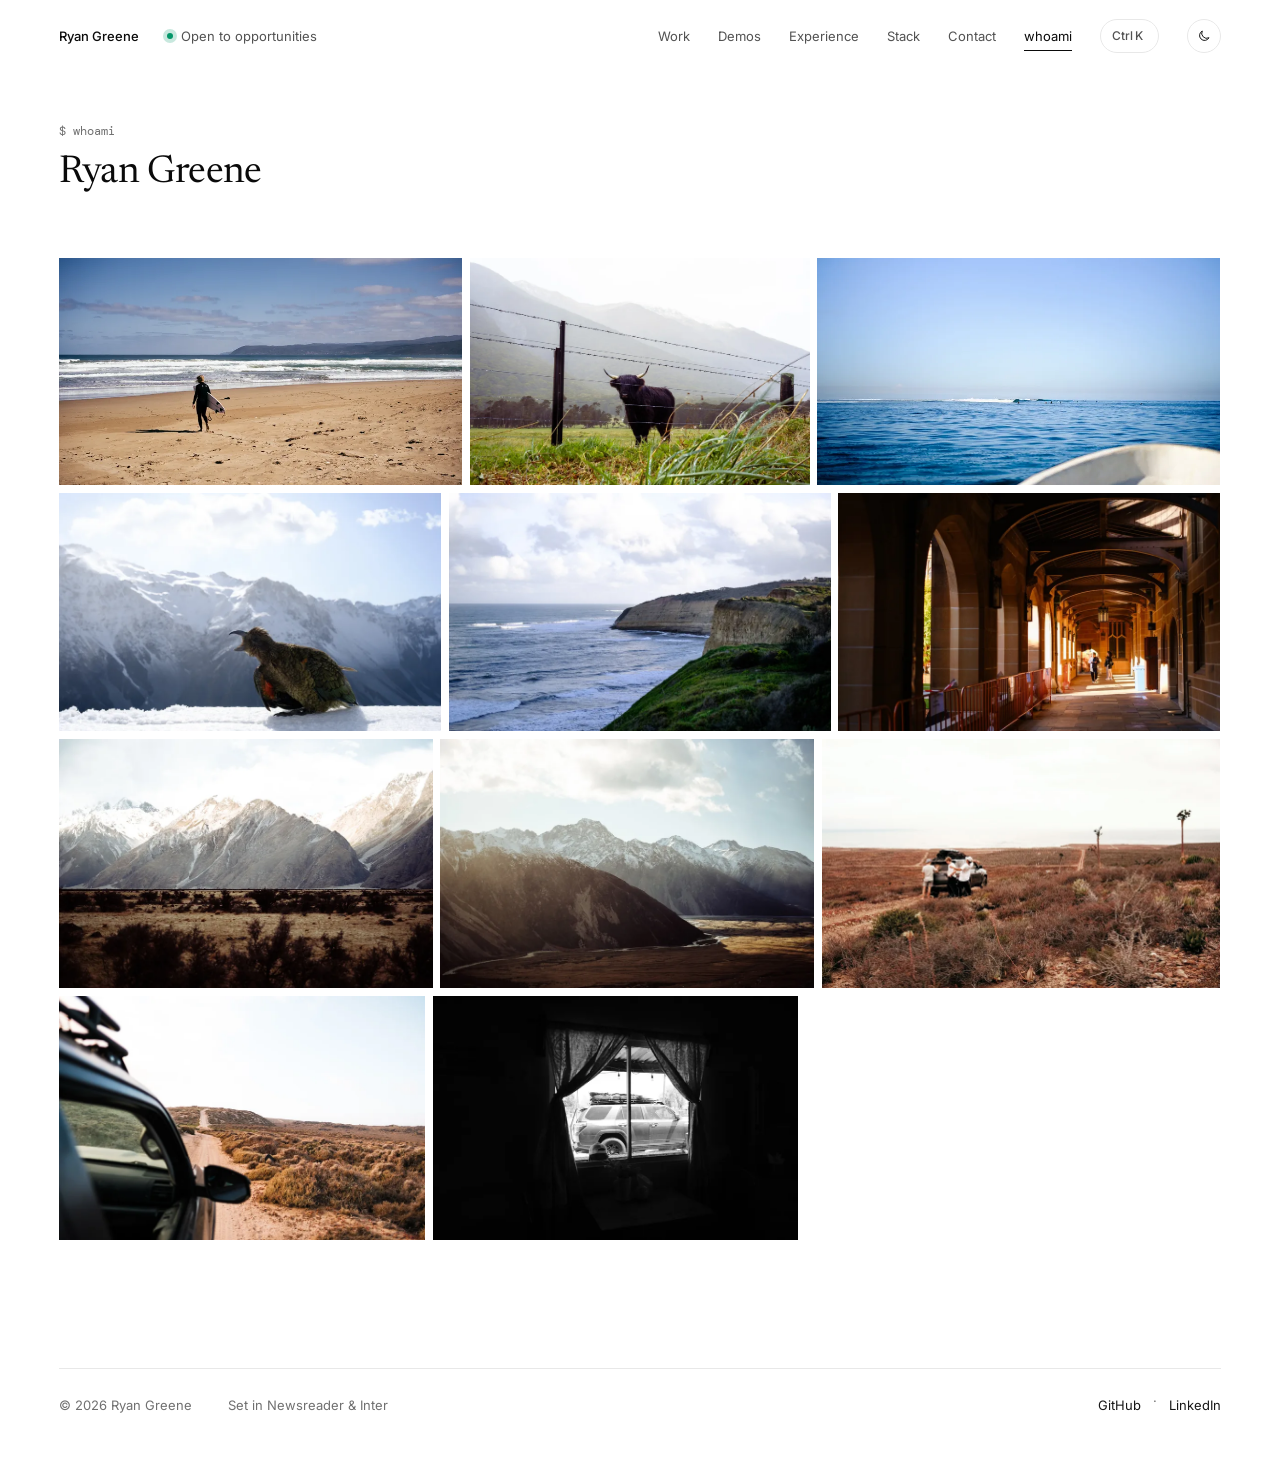
==== whoami.html @ a4aba092 "Command menu, print layout, run commands, whoami share image, site check" ====
<!doctype html>
<html lang="en">
<head>
  <meta charset="utf-8">
  <meta name="viewport" content="width=device-width, initial-scale=1">
  <title>whoami — Ryan Greene</title>
  <meta name="description" content="About Ryan Greene.">
  <link rel="canonical" href="https://rpgr18.github.io/portfolio/whoami.html">
  <meta property="og:type" content="website">
  <meta property="og:site_name" content="Ryan Greene">
  <meta property="og:title" content="whoami — Ryan Greene">
  <meta property="og:description" content="About Ryan Greene.">
  <meta property="og:url" content="https://rpgr18.github.io/portfolio/whoami.html">
  <meta property="og:image" content="https://rpgr18.github.io/portfolio/img/og/whoami.jpg">
  <meta property="og:image:width" content="1200">
  <meta property="og:image:height" content="630">
  <meta property="og:image:alt" content="Photographs from Ryan Greene’s whoami page">
  <meta name="twitter:card" content="summary_large_image">
  <meta name="color-scheme" content="light dark">
  <meta name="theme-color" content="#ffffff">
  <link rel="icon" href="favicon.ico" sizes="32x32">
  <link rel="icon" href="favicon.png" type="image/png" sizes="192x192">
  <link rel="apple-touch-icon" href="apple-touch-icon.png">
  <link rel="preconnect" href="https://fonts.googleapis.com">
  <link rel="preconnect" href="https://fonts.gstatic.com" crossorigin>
  <link rel="stylesheet" href="https://fonts.googleapis.com/css2?family=DM+Mono:wght@400;500&family=Inter:wght@400;500&family=Newsreader:ital,opsz,wght@0,6..72,400;1,6..72,400&display=swap">
  <link rel="stylesheet" href="assets/site.css?v=8aa410e7">
  <script>
    // Runs before first paint: mark JS as available and apply a saved dark theme without a flash of white
    document.documentElement.classList.add('js');
    try { if (localStorage.getItem('theme') === 'dark') document.documentElement.dataset.theme = 'dark'; } catch (e) {}
    // Arriving from another page of this site: skip the fade-ins (site.css), the page cross-fades instead
    if (document.referrer.startsWith(location.origin) && document.referrer !== location.href) document.documentElement.classList.add('nav-internal');
  </script>
</head>
<body data-page="whoami">
  <a class="skip-link" href="#main">Skip to content</a>

  <!-- Icons, defined once per page -->
  <svg width="0" height="0" style="position:absolute" aria-hidden="true">
    <defs>
      <symbol id="i-home" viewBox="0 0 24 24"><path d="M4 10.4 12 4l8 6.4V19a1 1 0 0 1-1 1h-4.25v-5.5h-5.5V20H5a1 1 0 0 1-1-1Z" fill="none" stroke="currentColor" stroke-width="1.5" stroke-linejoin="round"/></symbol>
      <symbol id="i-grid" viewBox="0 0 24 24"><g fill="none" stroke="currentColor" stroke-width="1.5"><rect x="4" y="4" width="7" height="7" rx="1.75"/><rect x="13" y="4" width="7" height="7" rx="1.75"/><rect x="4" y="13" width="7" height="7" rx="1.75"/><rect x="13" y="13" width="7" height="7" rx="1.75"/></g></symbol>
      <symbol id="i-play" viewBox="0 0 24 24"><g fill="none" stroke="currentColor" stroke-width="1.5" stroke-linejoin="round"><rect x="3.5" y="4.5" width="17" height="15" rx="3.5"/><path d="M10.25 9.2v5.6l4.6-2.8z"/></g></symbol>
      <symbol id="i-briefcase" viewBox="0 0 24 24"><g fill="none" stroke="currentColor" stroke-width="1.5" stroke-linejoin="round"><rect x="3.5" y="7.5" width="17" height="12" rx="2.5"/><path d="M9 7.5V6a2 2 0 0 1 2-2h2a2 2 0 0 1 2 2v1.5M3.5 12.5h17"/></g></symbol>
      <symbol id="i-layers" viewBox="0 0 24 24"><g fill="none" stroke="currentColor" stroke-width="1.5" stroke-linejoin="round" stroke-linecap="round"><path d="m12 4 8 4.5-8 4.5-8-4.5Z"/><path d="m4 12.5 8 4.5 8-4.5"/><path d="m4 16.5 8 4.5 8-4.5"/></g></symbol>
      <symbol id="i-mail" viewBox="0 0 24 24"><g fill="none" stroke="currentColor" stroke-width="1.5" stroke-linejoin="round"><rect x="3.5" y="5.5" width="17" height="13" rx="2.5"/><path d="m4.5 7.5 7.5 5.5 7.5-5.5"/></g></symbol>
      <symbol id="i-copy" viewBox="0 0 24 24"><g fill="none" stroke="currentColor" stroke-width="1.5" stroke-linejoin="round"><rect x="8.5" y="8.5" width="11" height="11" rx="2"/><path d="M15.5 8.5V6a1.5 1.5 0 0 0-1.5-1.5H6A1.5 1.5 0 0 0 4.5 6v8A1.5 1.5 0 0 0 6 15.5h2.5"/></g></symbol>
      <symbol id="i-arrow" viewBox="0 0 24 24"><path d="M5 12h14m-6-6 6 6-6 6" fill="none" stroke="currentColor" stroke-width="1.75" stroke-linecap="round" stroke-linejoin="round"/></symbol>
      <symbol id="i-chevron" viewBox="0 0 24 24"><path d="m9 6 6 6-6 6" fill="none" stroke="currentColor" stroke-width="2" stroke-linecap="round" stroke-linejoin="round"/></symbol>
      <symbol id="i-github" viewBox="0 0 24 24"><path fill="currentColor" d="M12 .297c-6.63 0-12 5.373-12 12 0 5.303 3.438 9.8 8.205 11.385.6.113.82-.258.82-.577 0-.285-.01-1.04-.015-2.04-3.338.724-4.042-1.61-4.042-1.61C4.422 18.07 3.633 17.7 3.633 17.7c-1.087-.744.084-.729.084-.729 1.205.084 1.838 1.236 1.838 1.236 1.07 1.835 2.809 1.305 3.495.998.108-.776.417-1.305.76-1.605-2.665-.3-5.466-1.332-5.466-5.93 0-1.31.465-2.38 1.235-3.22-.135-.303-.54-1.523.105-3.176 0 0 1.005-.322 3.3 1.23.96-.267 1.98-.399 3-.405 1.02.006 2.04.138 3 .405 2.28-1.552 3.285-1.23 3.285-1.23.645 1.653.24 2.873.12 3.176.765.84 1.23 1.91 1.23 3.22 0 4.61-2.805 5.625-5.475 5.92.42.36.81 1.096.81 2.22 0 1.606-.015 2.896-.015 3.286 0 .315.21.69.825.57C20.565 22.092 24 17.592 24 12.297c0-6.627-5.373-12-12-12"/></symbol>
      <symbol id="i-linkedin" viewBox="0 0 24 24"><path fill="currentColor" d="M20.447 20.452h-3.554v-5.569c0-1.328-.027-3.037-1.852-3.037-1.853 0-2.136 1.445-2.136 2.939v5.667H9.351V9h3.414v1.561h.046c.477-.9 1.637-1.85 3.37-1.85 3.601 0 4.267 2.37 4.267 5.455v6.286zM5.337 7.433a2.062 2.062 0 1 1 0-4.125 2.062 2.062 0 0 1 0 4.125zM7.119 20.452H3.555V9h3.564v11.452zM22.225 0H1.771C.792 0 0 .774 0 1.729v20.542C0 23.227.792 24 1.771 24h20.451C23.2 24 24 23.227 24 22.271V1.729C24 .774 23.2 0 22.222 0h.003z"/></symbol>
      <symbol id="i-terminal" viewBox="0 0 24 24"><path d="m5 7 5 5-5 5M12.5 17H19" fill="none" stroke="currentColor" stroke-width="2.25" stroke-linecap="round" stroke-linejoin="round"/></symbol>
      <symbol id="i-pie" viewBox="0 0 24 24"><g fill="none" stroke="currentColor" stroke-width="2.25" stroke-linejoin="round"><path d="M12 3a9 9 0 1 0 9 9h-9Z"/><path d="M15 3.5A9 9 0 0 1 20.5 9H15Z"/></g></symbol>
      <symbol id="i-wave" viewBox="0 0 24 24"><path d="M2.5 9c2.4-3 4.3-3 6.5 0s4.1 3 6.5 0 4.3-3 6.5 0M2.5 15.5c2.4-3 4.3-3 6.5 0s4.1 3 6.5 0 4.3-3 6.5 0" fill="none" stroke="currentColor" stroke-width="2" stroke-linecap="round"/></symbol>
      <symbol id="i-moon" viewBox="0 0 24 24"><path d="M19.5 14.6A7.5 7.5 0 0 1 9.4 4.5a7.5 7.5 0 1 0 10.1 10.1Z" fill="none" stroke="currentColor" stroke-width="1.5" stroke-linejoin="round"/></symbol>
      <symbol id="i-sun" viewBox="0 0 24 24"><g fill="none" stroke="currentColor" stroke-width="1.5" stroke-linecap="round"><circle cx="12" cy="12" r="4"/><path d="M12 2.5v2M12 19.5v2M5.3 5.3l1.4 1.4M17.3 17.3l1.4 1.4M2.5 12h2M19.5 12h2M5.3 18.7l1.4-1.4M17.3 6.7l1.4-1.4"/></g></symbol>
    </defs>
  </svg>

  <!-- Top bar: number keys 1–5 jump to each section, 6 opens whoami, T switches the theme -->
  <header class="topbar">
    <div class="topbar-in">
      <a class="tb-name" href="index.html">Ryan Greene</a>
      <p class="tb-status"><span class="ed-dot" aria-hidden="true"></span>Open to opportunities</p>
      <nav class="nav" aria-label="Sections">
        <ul class="nav-list" id="nav-list">
          <li><a class="nav-link" href="index.html#projects" data-key="1">Work</a></li>
          <li><a class="nav-link" href="index.html#demos" data-key="2">Demos</a></li>
          <li><a class="nav-link" href="index.html#experience" data-key="3">Experience</a></li>
          <li><a class="nav-link" href="index.html#stack" data-key="4">Stack</a></li>
          <li><a class="nav-link" href="index.html#contact" data-key="5">Contact</a></li>
          <li><a class="nav-link" href="whoami.html" data-key="6" aria-current="page">whoami</a></li>
        </ul>
      </nav>
      <button class="tb-btn theme-toggle" type="button" aria-label="Switch to dark theme"><svg class="i-moon" aria-hidden="true"><use href="#i-moon"/></svg><svg class="i-sun" aria-hidden="true"><use href="#i-sun"/></svg></button>
      <button class="tb-btn tb-menu" type="button" aria-expanded="false" aria-controls="nav-list"><span>Menu</span></button>
    </div>
  </header>

  <div class="page">
    <main class="cs who" id="main" tabindex="-1">
      <header class="who-head">
        <p class="who-label">$ whoami</p>
        <h1>Ryan Greene</h1>
      </header>

      <!-- The photos, in rows that fill the width: every photo in a row shares its height, and
           --ar (width / height) sets how much room it takes. Each comes in 800, 1600 and 2000 px
           wide webp files in img/whoami/, and any of them opens full screen (site.js). -->
      <section class="lib" aria-label="Photos">
        <button class="who-zoom" type="button" data-i="0" style="--ar: 2000 / 1125"><img src="img/whoami/beach-surfer-1600.webp" srcset="img/whoami/beach-surfer-800.webp 800w, img/whoami/beach-surfer-1600.webp 1600w, img/whoami/beach-surfer-2000.webp 2000w" sizes="(max-width: 40rem) 100vw, 34vw" alt="A surfer in a wetsuit walking along an empty beach with a board under one arm" width="2000" height="1125" fetchpriority="high" decoding="async"></button>
        <button class="who-zoom" type="button" data-i="1" style="--ar: 2000 / 1333"><img src="img/whoami/highland-cow-1600.webp" srcset="img/whoami/highland-cow-800.webp 800w, img/whoami/highland-cow-1600.webp 1600w, img/whoami/highland-cow-2000.webp 2000w" sizes="(max-width: 40rem) 100vw, 34vw" alt="A Highland cow behind a wire fence in a misty green valley" width="2000" height="1333" fetchpriority="high" decoding="async"></button>
        <button class="who-zoom" type="button" data-i="2" style="--ar: 2000 / 1125"><img src="img/whoami/reef-boat-1600.webp" srcset="img/whoami/reef-boat-800.webp 800w, img/whoami/reef-boat-1600.webp 1600w, img/whoami/reef-boat-2000.webp 2000w" sizes="(max-width: 40rem) 100vw, 34vw" alt="Surfers waiting at a reef break, seen from the bow of a boat" width="2000" height="1125" fetchpriority="high" decoding="async"></button>
        <button class="who-zoom" type="button" data-i="3" style="--ar: 2000 / 1250"><img src="img/whoami/kea-1600.webp" srcset="img/whoami/kea-800.webp 800w, img/whoami/kea-1600.webp 1600w, img/whoami/kea-2000.webp 2000w" sizes="(max-width: 40rem) 100vw, 34vw" alt="A kea calling from a snowy ledge in front of mountains" width="2000" height="1250" loading="lazy" decoding="async"></button>
        <button class="who-zoom" type="button" data-i="4" style="--ar: 2000 / 1250"><img src="img/whoami/coast-cliffs-1600.webp" srcset="img/whoami/coast-cliffs-800.webp 800w, img/whoami/coast-cliffs-1600.webp 1600w, img/whoami/coast-cliffs-2000.webp 2000w" sizes="(max-width: 40rem) 100vw, 34vw" alt="Layered sea cliffs above a grey, wave-lined ocean" width="2000" height="1250" loading="lazy" decoding="async"></button>
        <button class="who-zoom" type="button" data-i="5" style="--ar: 2000 / 1250"><img src="img/whoami/sandstone-cloister-1600.webp" srcset="img/whoami/sandstone-cloister-800.webp 800w, img/whoami/sandstone-cloister-1600.webp 1600w, img/whoami/sandstone-cloister-2000.webp 2000w" sizes="(max-width: 40rem) 100vw, 34vw" alt="Late sun through the arches of a sandstone cloister" width="2000" height="1250" loading="lazy" decoding="async"></button>
        <button class="who-zoom" type="button" data-i="6" style="--ar: 2000 / 1333"><img src="img/whoami/mountain-plain-1600.webp" srcset="img/whoami/mountain-plain-800.webp 800w, img/whoami/mountain-plain-1600.webp 1600w, img/whoami/mountain-plain-2000.webp 2000w" sizes="(max-width: 40rem) 100vw, 34vw" alt="Snow-dusted mountains rising behind a dry, scrubby plain" width="2000" height="1333" loading="lazy" decoding="async"></button>
        <button class="who-zoom" type="button" data-i="7" style="--ar: 2000 / 1333"><img src="img/whoami/river-valley-1600.webp" srcset="img/whoami/river-valley-800.webp 800w, img/whoami/river-valley-1600.webp 1600w, img/whoami/river-valley-2000.webp 2000w" sizes="(max-width: 40rem) 100vw, 34vw" alt="Sunlight across a braided river valley below snowy peaks" width="2000" height="1333" loading="lazy" decoding="async"></button>
        <button class="who-zoom" type="button" data-i="8" style="--ar: 2000 / 1250"><img src="img/whoami/roadside-stop-1600.webp" srcset="img/whoami/roadside-stop-800.webp 800w, img/whoami/roadside-stop-1600.webp 1600w, img/whoami/roadside-stop-2000.webp 2000w" sizes="(max-width: 40rem) 100vw, 34vw" alt="Three friends at the back of a loaded truck on a desert track above the sea" width="2000" height="1250" loading="lazy" decoding="async"></button>
        <button class="who-zoom" type="button" data-i="9" style="--ar: 2000 / 1333"><img src="img/whoami/dirt-road-1600.webp" srcset="img/whoami/dirt-road-800.webp 800w, img/whoami/dirt-road-1600.webp 1600w, img/whoami/dirt-road-2000.webp 2000w" sizes="(max-width: 40rem) 100vw, 34vw" alt="A sandy track through scrubland, seen past a truck’s side mirror" width="2000" height="1333" loading="lazy" decoding="async"></button>
        <button class="who-zoom" type="button" data-i="10" style="--ar: 2000 / 1333"><img src="img/whoami/window-truck-1600.webp" srcset="img/whoami/window-truck-800.webp 800w, img/whoami/window-truck-1600.webp 1600w, img/whoami/window-truck-2000.webp 2000w" sizes="(max-width: 40rem) 100vw, 34vw" alt="Black and white: a truck with boards on the roof, framed by a curtained window" width="2000" height="1333" loading="lazy" decoding="async"></button>
      </section>
    </main>

    <footer class="site-foot site-foot--home">
      <p>© 2026 Ryan Greene</p>
      <p class="colophon">Set in Newsreader &amp; Inter</p>
      <nav aria-label="Elsewhere">
        <a href="https://github.com/rpgr18" target="_blank" rel="noopener">GitHub</a>
        <span aria-hidden="true">·</span>
        <a href="https://www.linkedin.com/in/rpgr18/" target="_blank" rel="noopener">LinkedIn</a>
      </nav>
    </footer>
  </div>

  <script src="assets/site.js?v=8aa410e7"></script>
</body>
</html>
---- assets/site.css ----
/* Shared styles for every page (home + project case studies). */

/* ---------- Tokens ---------- */
:root {
  color-scheme: light;

  /* White theme (default). --strong is the most emphatic text colour; --on-strong is text on it. */
  --bg: #ffffff;
  --card: #fafafa;
  --card-2: #f3f3f3;
  --field: #f5f5f5;
  --line: #e8e8e8;
  --line-2: #dcdcdc;
  --key: #d6d6d6;
  --text: #171717;
  --text-2: #525252;      /* 7.8:1 on bg */
  --muted: #707070;       /* 4.9:1 on bg */
  --strong: #0a0a0a;
  --on-strong: #ffffff;
  --green: #059669;
  --green-rgb: 5 150 105;
  --green-text: #047857;
  --red: #dc2626;
  --amber: #a16207;
  --amber-hover: #854d0e;
  --btn-primary-hover: #2e2e2e;
  --btn-secondary-line: var(--line);
  --btn-secondary-hover: #f0f0f0;
  --seg-on: #ffffff;
  --seg-on-shadow: 0 1px 2px rgb(0 0 0 / 0.12);
  --thumb-ring: rgb(0 0 0 / 0.12);
  --code: #262626;
  --code-dim: #8a8a8a;
  --avatar-bg: radial-gradient(circle at 30% 25%, #f2f2f2, #dedede 70%);
  --glass: rgb(255 255 255 / 0.62);
  --glass-line: rgb(0 0 0 / 0.08);
  --glass-hi: rgb(255 255 255 / 0.85);

  --font: "Inter", system-ui, -apple-system, "Segoe UI", Roboto, sans-serif;
  --mono: "DM Mono", ui-monospace, "SF Mono", Menlo, monospace;

  --fs-xs: 0.75rem;     /* 12 */
  --fs-sm: 0.8125rem;   /* 13 */
  --fs: 0.9375rem;      /* 15 */
  --fs-md: 1.125rem;    /* 18 */
  --fs-lg: 1.25rem;     /* 20 */
  --fs-xl: 1.5rem;      /* 24 */

  --col: 33.75rem;      /* 540 */
  --col-md: 30rem;      /* 480 */
  --list: 18.5rem;      /* 296, the project sidebar on case-study pages */
  --article: 42.5rem;   /* 680, the selected project on wide screens */
  --side: 27.5rem;      /* 440, the hero sidebar on wide screens */
  --radius-sm: 6px;
  --radius: 8px;
  --radius-lg: 12px;
  --ease: cubic-bezier(0.44, 0, 0.56, 1);
}

/* Dark theme: the toggle in the nav sets data-theme="dark" on <html> */
:root[data-theme="dark"] {
  color-scheme: dark;
  /* Near-black, a touch cool, with surfaces stepping up in small increments */
  --bg: #0d0d0f;
  --card: #151517;
  --card-2: #1b1b1e;
  --field: #101012;
  --line: #232327;
  --line-2: #2e2e33;
  --key: #46464c;
  --text: #ededef;
  --text-2: #a1a1a6;      /* 7.9:1 on bg */
  --muted: #86868c;       /* 5.6:1 on bg */
  --strong: #ffffff;
  --on-strong: #0d0d0f;
  --green: #34d399;
  --green-rgb: 52 211 153;
  --green-text: #86e8bf;
  --red: #f87171;
  --amber: #f3cf6b;
  --amber-hover: #f8dd92;
  --btn-primary-hover: #e4e4e6;
  --btn-secondary-line: #26262b;
  --btn-secondary-hover: #1f1f23;
  --seg-on: #2c2c31;
  --seg-on-shadow: none;
  --thumb-ring: rgb(0 0 0 / 0.35);
  --code: #d6d6d8;
  --code-dim: #77777d;
  --avatar-bg: radial-gradient(circle at 30% 25%, #3a3a3f, #1c1c1f 70%);
  --glass: rgb(26 26 29 / 0.6);
  --glass-line: rgb(255 255 255 / 0.09);
  --glass-hi: rgb(255 255 255 / 0.05);
}

/* ---------- Base ---------- */
*, *::before, *::after { box-sizing: border-box; }
* { margin: 0; }
[hidden] { display: none !important; }
html { -webkit-text-size-adjust: 100%; text-size-adjust: 100%; background: var(--bg); }
@media (prefers-reduced-motion: no-preference) { html { scroll-behavior: smooth; } }
body {
  background: var(--bg);
  color: var(--text);
  font: 400 var(--fs)/1.6 var(--font);
  -webkit-font-smoothing: antialiased;
}
a { color: inherit; }
button { font: inherit; color: inherit; }
:focus-visible { outline: 2px solid var(--text); outline-offset: 2px; border-radius: 4px; }
/* The skip link's target (the whole page column) takes focus but shouldn't draw a ring around the page */
#main:focus { outline: none; }
[id] { scroll-margin-top: 96px; }   /* clear of the sticky top bar */
.sr-only {
  position: absolute; width: 1px; height: 1px; padding: 0; margin: -1px;
  overflow: hidden; clip: rect(0 0 0 0); white-space: nowrap; border: 0;
}
.skip-link {
  position: fixed; left: 12px; top: 12px; z-index: 50;
  padding: 8px 14px; border-radius: var(--radius);
  background: var(--strong); color: var(--on-strong); font-weight: 500; text-decoration: none;
  transform: translateY(-200%);
}
.skip-link:focus { transform: none; }

kbd {
  display: grid; place-items: center; width: 16px; height: 16px;
  border-radius: 3px; background: var(--key); box-shadow: inset 0 -2px 0 rgb(0 0 0 / 0.2);
  font: 500 10px/1 var(--font); color: var(--text);
}

/* ---------- Buttons ---------- */
.btn {
  flex: 1; display: inline-flex; align-items: center; justify-content: center; gap: 8px;
  min-height: 40px; padding: 8px 16px; border: 1px solid var(--line); border-radius: var(--radius);
  box-shadow: 0 1px 2px rgb(0 0 0 / 0.06);
  font: 500 var(--fs)/1.5 var(--font); text-decoration: none; cursor: pointer;
  transition: background-color 0.2s var(--ease), border-color 0.2s var(--ease);
}
.btn svg { width: 18px; height: 18px; flex: none; }
.btn-primary { background: var(--strong); border-color: var(--text); color: var(--on-strong); }
.btn-primary:hover { background: var(--btn-primary-hover); color: var(--on-strong); }
.btn-secondary { background: var(--card); border-color: var(--btn-secondary-line); color: var(--text); }
.btn-secondary:hover { background: var(--btn-secondary-hover); }
.btn-block { width: 100%; margin-top: 16px; }

/* Availability as a status pill, with the live dot */
.avail {
  display: inline-flex; align-items: center; gap: 6px;
  padding: 6px 16px 6px 8px; border: 1px solid rgb(var(--green-rgb) / 0.3); border-radius: 999px;
  background: rgb(var(--green-rgb) / 0.07); box-shadow: inset 0 0 14px rgb(var(--green-rgb) / 0.05);
  font: 400 var(--fs-xs)/1.45 var(--mono); letter-spacing: 0.01em; color: var(--green-text);
}
.avail .pulse::after { box-shadow: 0 0 8px rgb(var(--green-rgb) / 0.8); }
.pulse { position: relative; width: 16px; height: 16px; flex: none; }
.pulse::before, .pulse::after { content: ""; position: absolute; inset: 4px; border-radius: 50%; background: var(--green); }
.pulse::before { background: rgb(var(--green-rgb) / 0.35); }
@media (prefers-reduced-motion: no-preference) {
  .pulse::before { animation: ping 2s var(--ease) infinite; }
}
@keyframes ping { from { transform: scale(1); opacity: 1; } to { transform: scale(2.6); opacity: 0; } }

.social { position: relative; display: grid; place-items: center; width: 24px; height: 24px; color: var(--text-2); }
.social svg { width: 20px; height: 20px; }
.social:hover { color: var(--strong); }

.actions { display: flex; flex-wrap: wrap; justify-content: center; gap: 10px; margin-top: 26px; }
.actions .btn { flex: none; padding-inline: 18px; }

/* ---------- Prose ---------- */
.prose p + p { margin-top: 1.4em; }
.prose strong { font-weight: 500; color: var(--strong); }

/* ---------- Generated project art ---------- */
.visual { position: relative; aspect-ratio: 524 / 260; overflow: hidden; border-radius: var(--radius); container-type: inline-size; isolation: isolate; }
.art { position: absolute; inset: 0; transition: transform 0.6s var(--ease); }
img.visual { display: block; width: 100%; height: auto; object-fit: cover; }

.art--surf {
  background:
    radial-gradient(100% 90% at 88% 0%, #1f6fa3 0%, transparent 55%),
    radial-gradient(80% 80% at 0% 100%, #0e4a5c 0%, transparent 60%),
    #0a1418;
}
.art--dsa {
  background:
    radial-gradient(100% 90% at 90% 0%, #9a5b25 0%, transparent 55%),
    radial-gradient(80% 80% at 0% 100%, #5a2a1a 0%, transparent 60%),
    #160f0b;
}
.art--papertrade {
  background:
    radial-gradient(100% 90% at 90% 0%, #6a3fa6 0%, transparent 55%),
    radial-gradient(80% 80% at 0% 100%, #2c1d5e 0%, transparent 60%),
    #110d1a;
}
.art--papertrade .term-win { inset: 20px 22px -12px; line-height: 1.4; }
@media (max-width: 32rem) { .cover--tall.cover--plot { aspect-ratio: 6 / 5; } }   /* phones: room for every row, spike included */
.term-win {
  position: absolute; inset: 22px 26px -12px;
  padding: 12px 14px; border: 1px solid #2e2e2e; border-radius: 10px;
  background: rgb(18 18 18 / 0.92); box-shadow: 0 20px 40px -12px rgb(0 0 0 / 0.6);
  font: 400 clamp(9px, 2.15cqi, 12px)/1.6 var(--mono); color: #d6d6d6; text-align: left;
  --green: #34d399; --red: #f87171;   /* a terminal stays dark in both themes */
  white-space: pre; overflow: hidden;
}
.term-win .dots { display: flex; gap: 6px; margin-bottom: 8px; }
.term-win .dots i { width: 8px; height: 8px; border-radius: 50%; background: #3a3a3a; }
.term-win .dim { color: #7c7c7c; }
.term-win .pass { color: var(--green); }
.term-win .fail { color: var(--red); }

/* ---------- Pricer ---------- */
.panel { padding: 16px; border: 1px solid var(--line); border-radius: var(--radius-lg); background: var(--card); }
html:not(.js) .demo { display: none; }
.demo-intro { margin-bottom: 12px; font-size: var(--fs-sm); line-height: 1.55; color: var(--text-2); text-wrap: pretty; }
.demo-intro a { color: var(--text); text-underline-offset: 3px; }
.demo-intro a:hover { color: var(--strong); }
.pricer-top { display: flex; align-items: center; justify-content: space-between; gap: 12px; }
.kicker { font: 400 var(--fs-sm) var(--mono); color: var(--muted); }
.seg { display: inline-flex; flex: none; padding: 2px; border: 1px solid var(--line); border-radius: var(--radius); background: var(--field); }
.seg input { position: absolute; width: 1px; height: 1px; opacity: 0; }
.seg label { padding: 3px 12px; border-radius: var(--radius-sm); font-size: var(--fs-sm); color: var(--text-2); cursor: pointer; }
.seg input:checked + label { background: var(--seg-on); box-shadow: var(--seg-on-shadow); color: var(--strong); }
.seg input:focus-visible + label { outline: 2px solid var(--text); outline-offset: -2px; }

.quote { display: flex; flex-wrap: wrap; align-items: baseline; gap: 4px 10px; margin-top: 12px; }
.quote-label { width: 100%; font-size: var(--fs-sm); color: var(--muted); }
.price { font: 400 2rem/1.15 var(--mono); color: var(--strong); font-variant-numeric: tabular-nums; transition: color 0.4s; }
.change { font: 400 var(--fs-sm) var(--mono); color: var(--muted); }
.is-up { color: var(--green) !important; }
.is-down { color: var(--red) !important; }

.curve { display: block; width: 100%; height: auto; margin-top: 12px; color: var(--text); }
.curve .axis { stroke: var(--line-2); }
.curve .strike { stroke: var(--line-2); stroke-dasharray: 2 3; }
.curve .payoff { fill: none; stroke: var(--muted); stroke-width: 1.25; stroke-dasharray: 4 4; }
.curve .value { fill: none; stroke: var(--text); stroke-width: 2; }
.curve .spot { stroke: var(--green); stroke-opacity: 0.6; stroke-dasharray: 2 2; }
.curve .dot { fill: var(--green); stroke: var(--card); stroke-width: 2; }
.curve text { fill: var(--muted); font: 9px var(--mono); }
.legend { display: flex; flex-wrap: wrap; gap: 4px 16px; margin-top: 4px; font-size: var(--fs-xs); color: var(--muted); }
.legend span::before { content: ""; display: inline-block; width: 14px; margin-right: 6px; vertical-align: middle; border-top: 2px solid var(--text); }
.legend span + span::before { border-top: 1.5px dashed var(--muted); }

.sliders { display: grid; gap: 2px; margin-top: 16px; }
.slider { display: grid; grid-template-columns: 4.75rem minmax(0, 1fr) 4.25rem; align-items: center; gap: 12px; }
.slider label { color: var(--text-2); }
.slider output { font: 400 var(--fs-sm) var(--mono); text-align: right; font-variant-numeric: tabular-nums; }
.slider input { -webkit-appearance: none; appearance: none; width: 100%; height: 26px; background: transparent; cursor: pointer; }
.slider input::-webkit-slider-runnable-track {
  height: 4px; border-radius: 2px;
  background: linear-gradient(to right, var(--text) var(--pct, 50%), var(--line-2) var(--pct, 50%));
}
.slider input::-webkit-slider-thumb {
  -webkit-appearance: none; width: 14px; height: 14px; margin-top: -5px; border: 0; border-radius: 50%;
  background: var(--strong); box-shadow: 0 0 0 3px var(--thumb-ring);
}
.slider input::-moz-range-track { height: 4px; border-radius: 2px; background: var(--line-2); }
.slider input::-moz-range-progress { height: 4px; border-radius: 2px; background: var(--text); }
.slider input::-moz-range-thumb { width: 14px; height: 14px; border: 0; border-radius: 50%; background: var(--strong); }

.greeks { display: grid; grid-template-columns: repeat(3, minmax(0, 1fr)); gap: 12px; margin-top: 16px; padding-top: 14px; border-top: 1px solid var(--line); }
.greeks dt { font-size: var(--fs-xs); color: var(--muted); }
.greeks dd { font: 400 var(--fs-sm) var(--mono); font-variant-numeric: tabular-nums; }
@media (min-width: 26rem) { .greeks { grid-template-columns: repeat(5, minmax(0, 1fr)); gap: 8px; } }
.note { margin-top: 14px; font-size: var(--fs-sm); color: var(--muted); }

/* ---------- Lists (stack) ---------- */
.list { display: grid; margin-inline: -12px; padding: 0; list-style: none; }
.list-row { display: flex; align-items: flex-start; gap: 20px; padding: 12px; border-radius: var(--radius-lg); transition: background-color 0.2s var(--ease); }
.list-row:hover { background: var(--card); }
.tag {
  display: inline-block; padding: 5px 6px; border: 1px solid var(--line); border-radius: var(--radius-sm);
  font-size: var(--fs-xs); line-height: 1; letter-spacing: 0.02em; text-transform: uppercase; color: var(--text-2);
}
.tag--now { color: var(--green); border-color: rgb(var(--green-rgb) / 0.35); }
.tag--todo { color: var(--amber); border: 1px dashed var(--amber); }
.todo-note { color: var(--amber); font-size: var(--fs-sm); }

/* ---------- Experience / Education timeline ----------
   Logos on one continuous line, then company, role, dates and a one-line summary.
   The line runs from each logo to the next with a small gap at both ends; the last entry has none.
   The logo is 40px and sits 8px above its entry, centred on the company line, so its bottom is
   at 32px and the next logo's top is 8px above the next entry. */
.xp-list { margin: 0; padding: 0; list-style: none; }
.xp { position: relative; display: flex; gap: 18px; padding-bottom: 36px; }
.xp:last-child { padding-bottom: 0; }
.xp::before { content: ""; position: absolute; left: 19.5px; top: 40px; bottom: 16px; width: 1px; background: var(--line-2); }
.xp:last-child::before { display: none; }
.xp-rail { flex: none; margin-top: -8px; }
.logo { display: block; width: 40px; height: 40px; border: 1px solid var(--line); border-radius: 50%; background: var(--card); object-fit: cover; }
/* The current role gets a green ring, like the live dot in the status pill, and its line fades from green */
.xp.is-now .logo { box-shadow: 0 0 0 2px var(--bg), 0 0 0 3.5px var(--green); }
.xp.is-now::before { top: 44px; background: linear-gradient(rgb(var(--green-rgb) / 0.55), var(--line-2) 80%); }
.xp-body { flex: 1; min-width: 0; }
.xp-top { display: flex; justify-content: space-between; align-items: flex-start; gap: 4px 16px; }
.xp-org { display: flex; flex-wrap: wrap; align-items: center; gap: 2px 10px; font: 500 1rem/1.5 var(--font); color: var(--text); }
.xp-org a { color: inherit; text-decoration: none; transition: color 0.2s var(--ease); }
.xp-org a::after { content: "↗"; margin-left: 5px; font-size: 0.8em; color: var(--muted); transition: color 0.2s var(--ease); }
.xp-org a:hover { color: var(--strong); }
.xp-org a:hover::after { color: var(--text); }
.xp-org .tag { padding: 4px 6px 3px; font: 400 0.6875rem/1 var(--mono); letter-spacing: 0.06em; background: rgb(var(--green-rgb) / 0.08); }
.xp-role { margin-top: 2px; font-style: italic; color: var(--text-2); }
.xp-when { display: grid; flex: none; justify-items: end; gap: 2px; padding-top: 3px; }
.xp-date { font: 400 var(--fs-xs)/1.5 var(--mono); letter-spacing: 0.02em; color: var(--muted); font-variant-numeric: tabular-nums; }
.xp-place { font-size: var(--fs-sm); color: var(--muted); }
.xp-sum { margin-top: 10px; font-size: 0.875rem; line-height: 1.6; color: var(--text-2); }
.xp-tech { display: flex; flex-wrap: wrap; gap: 6px; margin: 12px 0 0; padding: 0; list-style: none; }
.xp-tech li {
  padding: 3px 8px; border: 1px solid var(--line); border-radius: var(--radius-sm); background: var(--card);
  font: 400 0.6875rem/1.5 var(--mono); letter-spacing: 0.02em; color: var(--text-2);
  white-space: nowrap;
}
.xp-more { margin-top: 10px; }
.xp-more summary { padding-block: 4px;
  display: inline-flex; align-items: center; gap: 6px; list-style: none; cursor: pointer;
  font: 400 var(--fs-xs)/1.6 var(--mono); letter-spacing: 0.02em; color: var(--amber);
  transition: color 0.2s var(--ease);
}
.xp-more summary::-webkit-details-marker { display: none; }
.xp-more summary::after { content: "▾"; font-size: 0.625rem; transition: rotate 0.2s var(--ease); }
.xp-more[open] summary::after { rotate: 180deg; }
.xp-more summary:hover { color: var(--amber-hover); }
.xp-more ul { display: grid; gap: 8px; margin: 12px 0 0; padding: 0; list-style: none; }
.xp-more li { position: relative; padding-left: 16px; font-size: 0.875rem; line-height: 1.65; color: var(--text-2); }
.xp-more li::before { content: ""; position: absolute; left: 2px; top: 0.8em; width: 6px; height: 1px; background: var(--muted); }
.xp-more strong { font-weight: 500; color: var(--text); }
@media (prefers-reduced-motion: no-preference) {
  .xp-more[open] > :not(summary) { animation: appear 0.45s var(--appear-ease) both; }
}
/* Phones: dates and place drop under the role on one line */
@media (max-width: 40rem) {
  .xp { gap: 14px; }
  .xp-top { flex-direction: column; }
  .xp-when { display: flex; flex-wrap: wrap; align-items: baseline; gap: 0 8px; padding-top: 4px; }
  .xp-place::before { content: "·"; margin-right: 8px; }
  .xp-place:first-child::before { content: none; }
}

/* Stack as plain text: category, then the tools */
.skill-row { display: grid; gap: 2px 20px; }
.skill-row dt { color: var(--text); }
.skill-row dd { color: var(--muted); }
#stack .list { container-type: inline-size; }
@container (min-width: 30rem) { .skill-row { grid-template-columns: 11rem minmax(0, 1fr); } }
@container (min-width: 36rem) { .skill-row { grid-template-columns: 14rem minmax(0, 1fr); } }   /* room for the longest label on one line */

.site-foot { display: grid; justify-items: center; gap: 12px; padding: 16px 0 32px; color: var(--muted); text-align: center; }
.site-foot nav { display: flex; gap: 16px; }
.site-foot a { display: inline-block; padding-block: 4px; color: var(--text); text-decoration: none; transition: color 0.3s var(--ease); }
.site-foot a:hover { color: var(--text-2); }

.toast {
  position: fixed; left: 50%; bottom: calc(24px + env(safe-area-inset-bottom)); z-index: 30; translate: -50% 12px;
  padding: 8px 14px; border: 1px solid var(--line); border-radius: var(--radius);
  background: var(--card); color: var(--text); font-size: var(--fs-sm);
  opacity: 0; pointer-events: none; transition: opacity 0.2s, translate 0.2s;
}
.toast.is-shown { opacity: 1; translate: -50% 0; }

.cover { aspect-ratio: 540 / 280; border-radius: 10px; }
/* A real app screenshot: keep its header and tabs in frame, and give the dark UI an edge */
.cover--ui { object-position: left top; border: 1px solid var(--line); }
.cover--framed { border: 1px solid var(--line); }
/* A text-heavy capture that would be unreadable squeezed into the wide frame */
.cover--tall { aspect-ratio: 3 / 2; }

.cs .prose p + p { margin-top: 1.1em; }
.prose h2 { margin: 2.2em 0 0.6em; font: 500 var(--fs)/1.5 var(--font); color: var(--strong); }
.prose code { padding: 1px 5px; border-radius: 4px; background: var(--card); font: 400 0.875em var(--mono); }
.prose pre {
  margin: 1.1em 0; padding: 14px 16px; border: 1px solid var(--line); border-radius: var(--radius);
  background: var(--field); color: var(--code); font: 400 var(--fs-sm)/1.7 var(--mono); overflow-x: auto;
}
.prose pre code { padding: 0; background: none; font: inherit; }
.prose .dim { color: var(--code-dim); }

.table-wrap { margin: 1.1em 0; overflow-x: auto; }
.data-table { width: 100%; border-collapse: collapse; font-size: var(--fs-sm); }
.data-table th { padding: 8px 12px 8px 0; border-bottom: 1px solid var(--line-2); font-weight: 500; text-align: left; color: var(--text-2); white-space: nowrap; }
.data-table td { padding: 8px 12px 8px 0; border-bottom: 1px solid var(--line); vertical-align: top; font-variant-numeric: tabular-nums; }
.data-table .num { font-family: var(--mono); text-align: right; }
.data-table .hl td { color: var(--strong); }
.prose ul { display: grid; gap: 6px; margin: 0.8em 0 0; padding: 0; list-style: none; }
.prose ul li { position: relative; padding-left: 16px; }
.prose ul li::before { content: ""; position: absolute; left: 2px; top: 0.8em; width: 6px; height: 1px; background: var(--muted); }
.prose figure { margin: 1.6em 0 0; }
.prose figure img { display: block; width: 100%; height: auto; border: 1px solid var(--line); border-radius: 10px; }
.prose figcaption { margin-top: 8px; font-size: var(--fs-sm); color: var(--muted); }
/* Charts drawn for both themes: show the one that matches the site's */
.prose .chart img { padding: 14px 16px; background: var(--card); }
.chart .only-dark { display: none; }
:root[data-theme="dark"] .chart .only-light { display: none; }
:root[data-theme="dark"] .chart .only-dark { display: block; }
.prose :is(ul, figure, .table-wrap) + p { margin-top: 1.1em; }
.prose h3 { margin: 1.6em 0 0.5em; font: 500 var(--fs-sm)/1.4 var(--font); color: var(--text-2); }
.prose h2 + h3 { margin-top: 0.4em; }
.refs { display: grid; gap: 8px; margin: 0; padding-left: 1.6em; font-size: var(--fs-sm); line-height: 1.55; color: var(--text-2); }
.refs li::marker { color: var(--muted); font-variant-numeric: tabular-nums; }
.refs a { color: var(--text); text-underline-offset: 3px; overflow-wrap: anywhere; }
.caption { margin-top: 6px; font-size: var(--fs-sm); color: var(--muted); }

.article-links { display: flex; flex-wrap: wrap; gap: 12px; margin-top: 32px; }
.article-links .btn { flex: 0 1 auto; }

/* =========================================================
   Appear animations (Ultra-style: fade in and rise 10px, staggered)
   The hero and case-study headers play on load; everything else
   plays as it scrolls into view. site.js adds .is-in.
   ========================================================= */
@media (prefers-reduced-motion: no-preference) {
  .js :where(
    .ed-avatar, .ed-sentence, .ed-actions, .ed-facts, .ed-head, .ed-body, .works > li, .site-foot--home,
    .cs-head > *, .cs-cover, .cs-facts, .cs-metrics, .cs-body, .cs-next, .who-head, .lib > .who-zoom
  ) { opacity: 0; }

  /* If site.js never runs, show everything after a moment rather than leaving it hidden */
  .js:not(.motion) :where(
    .ed-avatar, .ed-sentence, .ed-actions, .ed-facts, .ed-head, .ed-body, .works > li, .site-foot--home,
    .cs-head > *, .cs-cover, .cs-facts, .cs-metrics, .cs-body, .cs-next, .who-head, .lib > .who-zoom
  ) { animation: appear 0.01s 2s both; }

  .js .is-in { animation: appear 0.7s var(--appear-ease) var(--delay, 0s) both; }

  /* Stagger, from the template's appear timings */
  .ed-avatar { --delay: 0s; }
  .ed-sentence { --delay: 0.1s; --from-y: 16px; }
  /* The sentence unveils top to bottom behind a soft edge, so it reads in line by line;
     site.js adds .is-wiped when it's done, which lifts the mask (the cards open outside it) */
  .js .ed-sentence.is-in:not(.is-wiped) {
    opacity: 1; animation: wipe 1.7s cubic-bezier(0.45, 0, 0.15, 1) 0.1s both;
    -webkit-mask-image: linear-gradient(to bottom, #000 calc(var(--wipe) - 22%), transparent var(--wipe));
    mask-image: linear-gradient(to bottom, #000 calc(var(--wipe) - 22%), transparent var(--wipe));
  }
  .js .ed-sentence.is-wiped { opacity: 1; animation: none; }
  .ed-actions { --delay: 0.25s; }
  .ed-facts { --delay: 0.4s; }
  .cs-head > :nth-child(2) { --delay: 0.05s; }
  .cs-head h1 { --delay: 0.1s; }
  .cs-lede { --delay: 0.18s; }
  .cs-cover { --delay: 0.28s; }
  .cs-facts, .cs-metrics { --delay: 0.36s; }
}
:root { --appear-ease: cubic-bezier(0.22, 1, 0.36, 1); }
@property --wipe { syntax: '<percentage>'; inherits: false; initial-value: 0%; }
@keyframes wipe { from { --wipe: 0%; } to { --wipe: 122%; } }
@keyframes pop { from { opacity: 0; scale: 0.8; } to { opacity: 1; scale: 1; } }
@keyframes appear {
  from { opacity: 0; translate: var(--from-x, 0px) var(--from-y, 10px); }
  to { opacity: 1; translate: none; }   /* none, not 0 0: a leftover transform would re-anchor fixed descendants */
}

/* =========================================================
   Moving between pages: a cross-fade instead of a hard reload (browsers with cross-document
   view transitions; others just navigate)
   ========================================================= */
@media (prefers-reduced-motion: no-preference) {
  @view-transition { navigation: auto; }
}
::view-transition-old(root), ::view-transition-new(root) { animation-duration: 0.28s; }
/* Arriving from another page of the site: no replayed fade-ins, the cross-fade is the transition */
html.js.nav-internal :where(.cs-head > *, .cs-cover, .cs-facts, .cs-metrics, .cs-body, .cs-next,
  .ed-avatar, .ed-sentence, .ed-actions, .ed-facts, .ed-head, .ed-body, .works > li, .site-foot--home) { opacity: 1; animation: none; }
/* Titles carry across pages: a project's title in the list glides into its page's heading, "Next
   project" into the next page's, and the heading back into its row. Each page's heading is named
   inline; site.js names the clicked title as you leave, and the row as you arrive back home. */
.work-t, .cs-head h1, .cs-next-t { view-transition-class: title; }
::view-transition-group(.title) { animation-duration: 0.75s; animation-timing-function: cubic-bezier(0.65, 0, 0.35, 1); }
::view-transition-old(.title), ::view-transition-new(.title) { animation-duration: 0.75s; animation-timing-function: cubic-bezier(0.65, 0, 0.35, 1); }
/* Switching theme: the new theme is revealed by a growing circle (site.js), so nothing else animates */
html.theme-switching::view-transition-old(root), html.theme-switching::view-transition-new(root) { animation: none; mix-blend-mode: normal; }
html.theme-switching :is(.work-t, .cs-head h1, .cs-next-t) { view-transition-name: none !important; }

/* =========================================================
   Home
   One 12-column grid. Section labels (an index number and a name) hang in the first three columns
   and stay put while their section scrolls; every section's content starts at column four, as do
   the intro and the work list. One hairline weight throughout. Type: Newsreader for display
   (the name, project titles, "Let's talk"), Inter for reading, DM Mono for small facts.
   ========================================================= */
:root {
  --display: "Newsreader", "Iowan Old Style", Georgia, serif;
  /* One type scale: small type uses --fs-xs, --fs-sm and --fs; these are the larger steps */
  --t-lead: clamp(1.125rem, 1.45vw, 1.3125rem);
  --t-sub: clamp(1.375rem, 2vw, 1.75rem);
  --t-title: clamp(1.75rem, 3vw, 2.625rem);
  --t-display: clamp(2.125rem, 4.4vw, 4rem);
  /* and one rhythm: the space above every section */
  --s-section: clamp(88px, 10vw, 144px);
  --page-gutter: clamp(20px, 4.6vw, 72px);
}
.ed {
  --gap: clamp(16px, 2vw, 28px);
  width: min(100%, 1360px); margin-inline: auto; padding: 0 var(--page-gutter);
}
.ed-section { display: grid; grid-template-columns: repeat(12, minmax(0, 1fr)); column-gap: var(--gap); }

.ed-dot { position: relative; flex: none; width: 6px; height: 6px; border-radius: 50%; background: var(--green); }
.ed-dot::after { content: ""; position: absolute; inset: -4px; border-radius: 50%; background: rgb(var(--green-rgb) / 0.22); }
@media (prefers-reduced-motion: no-preference) { .ed-dot::after { animation: ping 2.4s var(--ease) infinite; } }

/* Hero: one sentence of display type. The name and the places are set in full black, the rest a
   step lighter, and the photo sits in the line as a pill right after the name. */
.ed-hero { padding: clamp(40px, 6vw, 96px) 0 0; }
.ed-sentence {
  max-width: 21em; font: 400 var(--t-display)/1.12 var(--display); font-optical-sizing: auto;
  letter-spacing: -0.025em; color: var(--muted); text-wrap: balance;
}
.ed-sentence strong { font-weight: 400; color: var(--strong); }
/* A plain profile photo above the sentence: the full head-and-shoulders shot in a circle */
.ed-avatar {
  display: block; width: clamp(104px, 10vw, 148px); height: auto; aspect-ratio: 1; margin-bottom: clamp(28px, 3.4vw, 44px);
  border-radius: 50%; object-fit: cover; box-shadow: 0 0 0 1px rgb(0 0 0 / 0.08);
}
:root[data-theme="dark"] .ed-avatar { box-shadow: 0 0 0 1px rgb(255 255 255 / 0.14); }
/* Words in the sentence that open a small card on hover, focus or tap: Northeastern, Flow Traders, New York */
.hc-word {
  position: relative; white-space: nowrap; cursor: default; outline: none;
  text-decoration: underline; text-decoration-thickness: 1px; text-underline-offset: 0.13em;
  text-decoration-color: color-mix(in srgb, currentColor 30%, transparent); transition: text-decoration-color 0.3s var(--ease);
}
.hc-word:hover, .hc-word:focus-visible, .hc-word.is-open { text-decoration-color: currentColor; }
.hc-word:focus-visible { outline: 2px solid var(--text); outline-offset: 6px; border-radius: 4px; }
.hc {
  position: absolute; left: 0; top: calc(100% + 14px); z-index: 12; display: block; width: 340px; padding: 18px 18px 16px;
  border-radius: 14px; background: var(--bg); box-shadow: 0 0 0 1px var(--line), 0 30px 60px -28px rgb(0 0 0 / 0.45);
  font: 400 var(--fs-sm)/1.5 var(--font); letter-spacing: 0; color: var(--text-2); text-align: left; white-space: normal; cursor: auto;
  visibility: hidden; opacity: 0; translate: 0 -6px; pointer-events: none;
  transition: opacity 0.25s var(--ease), translate 0.45s var(--appear-ease), visibility 0s 0.45s;
}
.hc-word:hover .hc, .hc-word:focus .hc, .hc-word.is-open .hc {
  visibility: visible; opacity: 1; translate: 0 0; pointer-events: auto;
  transition: opacity 0.25s var(--ease) 0.08s, translate 0.45s var(--appear-ease) 0.08s;
}
.hc-top { display: flex; align-items: center; gap: 12px; }
.hc-top img { flex: none; width: 40px; height: 40px; border: 1px solid var(--line); border-radius: 50%; object-fit: cover; }
.hc-t { display: block; font-weight: 500; font-size: var(--fs); color: var(--strong); }
.hc-s { display: block; margin-top: 2px; font: 400 var(--fs-xs)/1.4 var(--mono); color: var(--muted); }
.hc-b { display: block; margin-top: 12px; color: var(--text-2); }
.hc-clock { display: block; margin-top: 10px; font: 400 2.75rem/1 var(--display); letter-spacing: -0.02em; color: var(--strong); }
.hc-clock .ny-time { margin: 0; color: inherit; }
.hc-f { display: block; margin-top: 12px; padding-top: 10px; border-top: 1px solid var(--line); font: 400 var(--fs-xs)/1.4 var(--mono); color: var(--muted); }
/* Phones: the card sits at the bottom of the screen instead of under the word */
@media (max-width: 40rem) {
  .hc { position: fixed; left: 16px; right: 16px; top: auto; bottom: calc(16px + env(safe-area-inset-bottom)); width: auto; translate: 0 10px; }
}
.ed-actions { display: flex; flex-wrap: wrap; gap: 10px; margin-top: clamp(28px, 3.4vw, 44px); }
.ed-actions .btn { flex: none; min-height: 44px; padding-inline: 20px; border-radius: 999px; box-shadow: none; }
.ed-facts {
  display: grid; grid-template-columns: repeat(3, minmax(0, 1fr)); gap: 18px var(--gap); margin: clamp(56px, 7vw, 104px) 0 0;
  padding-top: 22px; border-top: 1px solid var(--strong);
}
.ed-facts dt { font: 400 var(--fs-xs)/1.4 var(--mono); letter-spacing: 0.04em; text-transform: uppercase; color: var(--muted); }
.ed-facts dd { margin-top: 4px; font-size: var(--fs-sm); color: var(--text); }
.ny-time { margin-left: 6px; color: var(--muted); font-variant-numeric: tabular-nums; }
@media (max-width: 40rem) {
  /* Phones: one fact per line, the label beside its value */
  .ed-facts { grid-template-columns: minmax(0, 1fr); gap: 12px; }
  .ed-facts > div { display: grid; grid-template-columns: 7rem minmax(0, 1fr); align-items: baseline; gap: 12px; }
  .ed-facts dd { margin-top: 0; }
}

/* Sections: label in the margin, content from column four */
.ed-section { padding-top: var(--s-section); }
.ed-head { grid-column: 1 / 4; align-self: start; position: sticky; top: 96px; display: grid; gap: 6px; padding-top: 4px; }
.ed-head h2 { font: 500 var(--fs)/1.3 var(--font); color: var(--strong); }
.ed-count, .ed-note { font-size: var(--fs-sm); line-height: 1.5; color: var(--muted); }
.ed-note { max-width: 16rem; margin-top: 6px; }
.ed-note a { color: var(--text-2); text-underline-offset: 3px; }
.ed-note a:hover { color: var(--strong); }
.ed-body { grid-column: 4 / 13; min-width: 0; border-top: 1px solid var(--strong); }
@media (max-width: 56rem) {
  .ed-section { grid-template-columns: minmax(0, 1fr); }
  .ed-head, .ed-body { grid-column: 1 / -1; }
  .ed-head { position: static; grid-template-columns: auto 1fr; align-items: baseline; column-gap: 10px; margin-bottom: 16px; }
  .ed-head > :not(h2) { grid-column: 1 / -1; }
}

/* Selected work */
.works { margin: 0; padding: 0; list-style: none; }
.work {
  display: grid; grid-template-columns: 3rem minmax(0, 1fr) auto 3.5rem 20px; grid-template-rows: auto auto; column-gap: 20px; row-gap: 6px; align-items: baseline;
  padding: 26px 0 24px; border-bottom: 1px solid var(--line); color: var(--text); text-decoration: none;
  transition: opacity 0.6s var(--ease), border-color 0.6s var(--ease);
}
.work-n { grid-column: 1; grid-row: 1 / 3; font: 400 var(--fs-xs) var(--mono); color: var(--muted); font-variant-numeric: tabular-nums; }
.work-t { grid-column: 2; grid-row: 1; font: 400 var(--t-title)/1.08 var(--display); font-optical-sizing: auto; letter-spacing: -0.02em; color: var(--strong); transition: translate 0.9s var(--appear-ease); }
.work-d { grid-column: 2; grid-row: 2; font-size: var(--fs-sm); color: var(--text-2); }
.work-k { grid-column: 3; }
.work-y { grid-column: 4; }
.work-k, .work-y { grid-row: 1; font: 400 var(--fs-xs) var(--mono); color: var(--muted); white-space: nowrap; }
.work-y { text-align: right; font-variant-numeric: tabular-nums; }
.work-go { grid-column: 5; grid-row: 1; width: 16px; height: 16px; color: var(--strong); rotate: -45deg; opacity: 0; translate: -6px 6px; transition: opacity 0.3s var(--ease), translate 0.4s var(--appear-ease); }
@media (hover: hover) {
  .works:has(.work:hover) .work:not(:hover) { opacity: 0.42; }
  .work:hover { border-bottom-color: var(--strong); }
  .work:hover .work-t { translate: 6px 0; }
  .work:hover .work-go { opacity: 1; translate: 0 0; }
}
.work:focus-visible { outline-offset: 4px; }
@media (max-width: 40rem) {
  .work { grid-template-columns: 2rem minmax(0, 1fr); padding: 20px 0 18px; }
  .work-k { grid-column: 2; grid-row: 3; }
  .work-y, .work-go { display: none; }
}
.ed-more { display: inline-flex; align-items: center; gap: 8px; margin-top: 20px; padding-block: 4px; font-size: var(--fs-sm); color: var(--text-2); text-decoration: none; }
.ed-more svg { width: 14px; height: 14px; rotate: -45deg; transition: translate 0.25s var(--ease); }
.ed-more:hover { color: var(--strong); }
.ed-more:hover svg { translate: 2px -2px; }

/* Demos: one framed panel; the picker on the left, one live demo at a time on the right */
.demo-box { display: grid; grid-template-columns: minmax(0, 4fr) minmax(0, 7fr); margin-top: 28px; border: 1px solid var(--line); border-radius: 20px; overflow: hidden; }
.demo-picker { display: flex; flex-direction: column; border-right: 1px solid var(--line); }
.demo-picker > * {
  display: grid; gap: 6px; padding: 22px 24px; border: 0; border-bottom: 1px solid var(--line); background: none;
  font: inherit; color: var(--text); text-align: left; text-decoration: none; cursor: pointer; transition: background-color 0.25s var(--ease);
}
.demo-picker > :hover { background: rgb(128 128 128 / 0.05); }
.demo-picker [aria-selected="true"] { background: rgb(128 128 128 / 0.07); box-shadow: inset 2px 0 0 var(--strong); }
.demo-picker [role="tab"]:focus-visible { outline-offset: -3px; }
.pick-t { display: flex; align-items: center; gap: 8px; font: 400 var(--t-sub)/1.2 var(--display); letter-spacing: -0.015em; color: var(--strong); }
.pick-t svg { width: 14px; height: 14px; rotate: -45deg; color: var(--muted); }
.pick-d { font-size: var(--fs-sm); line-height: 1.5; color: var(--text-2); }
.demo-picker > :last-child { border-bottom: 0; }
@media (min-width: 56.01rem) { .demo-picker > :last-child { border-bottom: 1px solid var(--line); } }   /* the list ends on a rule; any spare height sits below it */
.demo-stage { min-width: 0; padding: 24px; }
.demo-stage .demo[hidden] { display: none; }
.demo-stage .panel { padding: 0; border: 0; background: none; }
.pick-now { display: none; }
@media (max-width: 56rem) {
  /* Phones and tablets: the two demos become a row of tabs over the demo itself; the chosen
     demo's intro sits under the tabs (site.js copies it), and the external link closes the panel */
  .demo-box { grid-template-columns: repeat(2, minmax(0, 1fr)); }
  .demo-picker { display: contents; }
  .demo-picker [role="tab"] { grid-row: 1; padding: 14px 16px 12px; border-bottom: 1px solid var(--line); justify-items: center; text-align: center; }
  .demo-picker [role="tab"] .pick-t { font-size: 1.25rem; }
  .demo-picker [role="tab"] .pick-d { display: none; }
  .demo-picker [role="tab"] + [role="tab"] { border-left: 1px solid var(--line); }
  .demo-picker [aria-selected="true"] { background: none; box-shadow: inset 0 -2px 0 var(--strong); }
  .demo-picker [aria-selected="false"] .pick-t { color: var(--muted); }
  .pick-now { display: block; grid-column: 1 / -1; grid-row: 2; margin: 0; padding: 16px 18px 0; font-size: var(--fs-sm); line-height: 1.5; color: var(--text-2); }
  .demo-stage { grid-column: 1 / -1; grid-row: 3; padding: 16px 18px 18px; }
  .demo-picker .pick-ext { grid-column: 1 / -1; grid-row: 4; padding: 16px 18px; border-top: 1px solid var(--line); border-bottom: 0; }
  .demo-picker .pick-ext .pick-t { font-size: 1.125rem; }
}
/* dsa-cli demo: the pricer's layout, with a terminal where the chart would be */
.seg button { min-height: 28px; padding: 3px 12px; border: 0; border-radius: var(--radius-sm); background: none; font: 400 var(--fs-sm) var(--mono); color: var(--text-2); cursor: pointer; }
.seg button[aria-pressed="true"] { background: var(--seg-on); box-shadow: var(--seg-on-shadow); color: var(--strong); }
.seg button:focus-visible { outline: 2px solid var(--text); outline-offset: -2px; }
.cli-term {
  container-type: inline-size; margin-top: 14px; padding: 12px 14px 14px; border: 1px solid #2a2a2e; border-radius: 12px;
  background: #111113; box-shadow: 0 16px 32px -20px rgb(0 0 0 / 0.5);
  --green: #34d399; --red: #f87171; --amber: #f3cf6b;   /* a terminal stays dark in both themes */
}
.cli-term .dots { display: flex; gap: 6px; margin-bottom: 10px; }
.cli-term .dots i { width: 8px; height: 8px; border-radius: 50%; background: #3a3a3e; }
.cli-screen { height: calc(13 * 1.6em); overflow: hidden; overflow-x: auto; scrollbar-width: none; font: 400 clamp(11px, 2.75cqi, 11.5px)/1.6 var(--mono); color: #d6d6d8; }   /* long lines scroll sideways rather than shrink */
.cli-screen::-webkit-scrollbar { display: none; }
@media (max-width: 40rem) {
  /* Lines wider than the phone fade out at the right edge, a hint that they scroll; the padding lets each end clear the fade */
  .cli-screen { -webkit-mask-image: linear-gradient(to right, #000 calc(100% - 24px), transparent); mask-image: linear-gradient(to right, #000 calc(100% - 24px), transparent); }
  .cli-screen .ln { width: max-content; min-width: 100%; padding-right: 24px; }
}
.cli-screen .ln { white-space: pre; min-height: 1.6em; }
.cli-screen .dim { color: #7c7c82; }
.cli-screen .pass { color: var(--green); }
.cli-screen .fail { color: var(--red); }
.cli-screen .caret { display: inline-block; width: 0.6em; height: 1.15em; margin-left: 1px; vertical-align: -0.2em; background: #d6d6d8; animation: caret 1s steps(1) infinite; }
@keyframes caret { 50% { opacity: 0; } }
.cli-screen .cli-box { margin: 2px 0 0 2ch; padding: 8px 12px 9px; border: 1px solid rgb(243 207 107 / 0.55); border-radius: 8px; white-space: normal; line-height: 1.55; }
.cli-box b { display: block; margin: -16px 0 4px -4px; width: fit-content; padding: 0 4px; background: #111113; font-weight: 400; color: var(--amber); }
.cli-box .n { color: var(--amber); }

/* Experience and education: one hairline-separated row per entry */
.ed .xp-list { margin: 0; padding: 0; list-style: none; }
.ed .xp { display: grid; grid-template-columns: 36px minmax(0, 1fr); column-gap: 18px; padding: 26px 0; border-bottom: 1px solid var(--line); }
.ed .xp::before { display: none; }
.ed .xp-rail { margin: 0; padding-top: 2px; }
.ed .logo { width: 36px; height: 36px; box-shadow: none; }
:root[data-theme="dark"] .ed .logo { border-color: rgb(255 255 255 / 0.18); }   /* dark logos keep an edge */
.ed .xp.is-now .logo { box-shadow: none; }
.ed .xp-top { gap: 4px 24px; }
.ed .xp-org { font: 500 1rem/1.4 var(--font); letter-spacing: -0.01em; color: var(--strong); }
.ed .xp-org a::after { content: "↗"; margin-left: 4px; font-size: 0.75em; color: var(--muted); }
.ed .xp-role { margin-top: 2px; font-style: normal; color: var(--text-2); }
.ed .xp-when { padding-top: 2px; gap: 3px; }
.ed .xp-date { font-size: var(--fs-xs); color: var(--text-2); }
.ed .xp.is-now .xp-date::before { content: ""; display: inline-block; width: 6px; height: 6px; margin-right: 8px; border-radius: 50%; background: var(--green); vertical-align: 0.1em; }
.ed .xp-place { font-size: var(--fs-sm); }
@media (max-width: 40rem) { .ed .xp-when { gap: 0 8px; } }
.ed .xp-sum { margin-top: 12px; max-width: 40rem; font-size: var(--fs); line-height: 1.55; color: var(--text); }
.ed .xp-tech { display: block; margin-top: 10px; font: 400 var(--fs-xs)/1.7 var(--mono); color: var(--muted); }
.ed .xp-more summary { color: var(--text-2); }
.ed .xp-more summary:hover { color: var(--strong); }

/* Stack: category and tools, hairline rows */
.ed .list { margin: 0; }
.ed .list-row { display: grid; grid-template-columns: minmax(0, 15rem) minmax(0, 1fr); gap: 4px 24px; padding: 16px 0; border-bottom: 1px solid var(--line); border-radius: 0; }
.ed .list-row:hover { background: none; }
.ed .skill-row dt { font-weight: 500; color: var(--strong); }
.ed .skill-row dd { color: var(--text-2); }
@media (max-width: 40rem) { .ed .list-row { grid-template-columns: minmax(0, 1fr); } }

/* Contact */
.ed-contact .ed-body { padding-top: 44px; }
.ed-big { font: 400 calc(var(--t-display) * 1.5)/0.95 var(--display); font-optical-sizing: auto; letter-spacing: -0.035em; color: var(--strong); }
.ed-big em { font-style: italic; }
.ed-contact-text { max-width: 30rem; margin-top: 22px; font-size: var(--t-lead); line-height: 1.5; color: var(--text-2); }
.ed-elsewhere { margin-top: 28px; font-size: var(--fs-sm); color: var(--muted); }
.ed-elsewhere a { color: var(--text); text-underline-offset: 3px; }
.ed-elsewhere a:hover { color: var(--strong); }
.ed-email { display: flex; flex-wrap: wrap; align-items: center; gap: 14px 20px; margin-top: 30px; }
.ed-email a {
  display: inline-flex; align-items: center; gap: 12px; padding-bottom: 6px; border-bottom: 1px solid var(--strong);
  font: 400 var(--t-sub)/1.2 var(--display); letter-spacing: -0.01em; color: var(--strong); text-decoration: none; overflow-wrap: anywhere;
}
.ed-email a svg { width: 0.8em; height: 0.8em; flex: none; rotate: -45deg; transition: translate 0.25s var(--ease); }
.ed-email a:hover svg { translate: 3px -3px; }
.ed-email .btn { flex: none; min-height: 40px; border-radius: 999px; box-shadow: none; }
.site-foot--home {
  display: flex; justify-content: space-between; align-items: center; gap: 12px;
  width: min(100% - 2 * var(--page-gutter), 1360px - 2 * var(--page-gutter)); margin: var(--s-section) auto 0; padding: 22px 0 40px;
  border-top: 1px solid var(--line); font-size: var(--fs-sm); text-align: left;
}
.site-foot--home nav { gap: 12px; }

/* =========================================================
   Top bar, on every page: the name, status, sections and the theme switch. Sticky; it takes a
   background and a hairline once the page scrolls. On phones the sections fold into a menu.
   ========================================================= */
.topbar { position: sticky; top: 0; z-index: 20; transition: background-color 0.3s var(--ease), box-shadow 0.3s var(--ease); }
.topbar.is-scrolled, .topbar.is-open {
  background: color-mix(in srgb, var(--bg) 88%, transparent); box-shadow: 0 1px 0 var(--line);
  -webkit-backdrop-filter: blur(14px) saturate(140%); backdrop-filter: blur(14px) saturate(140%);
}
.topbar-in {
  display: flex; align-items: center; gap: 12px 28px; width: min(100%, 1360px); height: 72px; margin-inline: auto; padding: 0 var(--page-gutter);
  transition: height 0.35s var(--appear-ease);
}
.topbar.is-scrolled .topbar-in { height: 58px; }
.tb-name { font-weight: 500; font-size: var(--fs-sm); color: var(--strong); text-decoration: none; white-space: nowrap; }
.tb-status { display: flex; align-items: center; gap: 8px; font-size: var(--fs-sm); color: var(--text-2); white-space: nowrap; }
.nav { margin-left: auto; }
.nav-list { display: flex; gap: 28px; margin: 0; padding: 0; list-style: none; }
.nav-link { position: relative; display: block; padding: 6px 0; font-size: var(--fs-sm); color: var(--text-2); text-decoration: none; transition: color 0.25s var(--ease); }
.nav-link::after {
  content: ""; position: absolute; left: 0; right: 0; bottom: 1px; height: 1px; background: currentColor;
  scale: 0 1; transform-origin: right; transition: scale 0.45s var(--appear-ease);
}
.nav-link:hover, .nav-link[aria-current] { color: var(--strong); }
.nav-link:hover::after, .nav-link[aria-current]::after { scale: 1 1; transform-origin: left; }
.tb-btn {
  display: grid; place-items: center; height: 34px; min-width: 34px; padding: 0 12px; border: 1px solid var(--line); border-radius: 999px;
  background: none; color: var(--text); font: 500 var(--fs-sm)/1 var(--font); cursor: pointer; transition: border-color 0.2s var(--ease), background-color 0.2s var(--ease);
}
.tb-btn:hover { border-color: var(--line-2); background: rgb(128 128 128 / 0.06); }
.tb-btn svg { width: 16px; height: 16px; }
.theme-toggle { width: 34px; padding: 0; }
.theme-toggle .i-sun, :root[data-theme="dark"] .theme-toggle .i-moon { display: none; }
:root[data-theme="dark"] .theme-toggle .i-sun { display: block; }
.tb-menu { display: none; }
@media (max-width: 64rem) { .tb-status { display: none; } }
@media (max-width: 48rem) {
  .tb-menu { display: grid; }
  .nav-list {
    position: absolute; left: 0; right: 0; top: 100%; display: grid; gap: 0; padding: 4px var(--page-gutter) 24px;
    background: var(--bg); box-shadow: 0 1px 0 var(--line), 0 30px 40px -30px rgb(0 0 0 / 0.35);
    visibility: hidden; opacity: 0; translate: 0 -6px; transition: opacity 0.25s var(--ease), translate 0.35s var(--appear-ease), visibility 0s 0.35s;
  }
  .topbar.is-open .nav-list { visibility: visible; opacity: 1; translate: 0 0; transition: opacity 0.25s var(--ease), translate 0.35s var(--appear-ease); }
  .nav-list .nav-link { padding: 14px 0; border-bottom: 1px solid var(--line); font: 400 var(--t-sub)/1.2 var(--display); color: var(--strong); }
  .nav-list .nav-link::after { display: none; }
}

/* =========================================================
   Project pages: the home page's frame. A header (back link, index, title, one line), the cover,
   facts and headline numbers under rules, then the write-up with a sticky contents list, and a
   large link to the next project.
   ========================================================= */
.cs { --gap: clamp(16px, 2vw, 28px); width: min(100%, 1360px); margin-inline: auto; padding: 0 var(--page-gutter); }
.cs-head { padding-top: clamp(28px, 4vw, 56px); }
.cs-back { display: inline-flex; align-items: center; gap: 8px; font-size: var(--fs-sm); color: var(--text-2); text-decoration: none; }
.cs-back svg { width: 14px; height: 14px; rotate: 180deg; transition: translate 0.3s var(--ease); }
.cs-back:hover { color: var(--strong); }
.cs-back:hover svg { translate: -3px 0; }
.cs-index { display: flex; flex-wrap: wrap; align-items: center; gap: 8px 20px; margin-top: clamp(32px, 4.5vw, 64px); font: 400 var(--fs-xs)/1.4 var(--mono); color: var(--muted); font-variant-numeric: tabular-nums; }
.cs-index .stars { display: inline-flex; align-items: center; gap: 6px; color: var(--text-2); text-decoration: none; }
.cs-index .stars svg { width: 12px; height: 12px; }
.cs-index .stars:hover { color: var(--strong); }
.cs-head h1 { margin-top: 18px; max-width: 16em; font: 400 calc(var(--t-display) * 1.2)/1.02 var(--display); font-optical-sizing: auto; letter-spacing: -0.032em; color: var(--strong); text-wrap: balance; }
.cs-lede { max-width: 36rem; margin-top: 24px; font-size: var(--t-lead); line-height: 1.5; color: var(--text-2); text-wrap: pretty; }
.cs-cover { margin: clamp(40px, 5vw, 72px) 0 0; }
.cs-cover .visual { display: block; width: 100%; height: auto; aspect-ratio: 2000 / 1045; border-radius: 16px; box-shadow: 0 0 0 1px var(--line); }
.cs-facts, .cs-metrics { display: grid; grid-template-columns: repeat(4, minmax(0, 1fr)); gap: 22px var(--gap); margin: 0; padding: 22px 0 0; list-style: none; }
.cs-facts { margin-top: clamp(40px, 5vw, 64px); border-top: 1px solid var(--strong); }
.cs-facts .wide { grid-column: span 2; }
.cs-facts .full { grid-column: 1 / -1; }
.cs-facts .full dd { max-width: 48rem; }
.cs-facts dt { font: 400 var(--fs-xs)/1.4 var(--mono); letter-spacing: 0.04em; text-transform: uppercase; color: var(--muted); }
.cs-facts dd { margin-top: 5px; font-size: var(--fs-sm); line-height: 1.5; color: var(--text); }
.cs-metrics { margin-top: 32px; padding-top: 26px; border-top: 1px solid var(--line); }
.cs-metrics b { display: block; font: 400 var(--t-title)/1 var(--display); letter-spacing: -0.02em; color: var(--strong); font-variant-numeric: lining-nums; }
.cs-metrics span { display: block; max-width: 15em; margin-top: 10px; font-size: var(--fs-sm); line-height: 1.45; color: var(--text-2); }

.cs-body {
  display: grid; grid-template-columns: repeat(12, minmax(0, 1fr)); column-gap: var(--gap);
  margin-top: var(--s-section); padding-top: 28px; border-top: 1px solid var(--strong);
}
.cs-toc { grid-column: 1 / 4; align-self: start; position: sticky; top: 96px; }
.cs-toc p { font: 400 var(--fs-xs)/1.4 var(--mono); letter-spacing: 0.04em; text-transform: uppercase; color: var(--muted); }
.cs-toc ol { display: grid; margin: 12px 0 0; padding: 0; list-style: none; counter-reset: toc; }
.cs-toc a { display: flex; gap: 12px; padding: 7px 0; font-size: var(--fs-sm); line-height: 1.4; color: var(--muted); text-decoration: none; transition: color 0.25s var(--ease); }
.cs-toc a::before { counter-increment: toc; content: counter(toc, decimal-leading-zero); padding-top: 1px; font: 400 var(--fs-xs)/1.4 var(--mono); }
.cs-toc a:hover, .cs-toc a[aria-current] { color: var(--strong); }
.cs-article { grid-column: 4 / 11; min-width: 0; }
.cs .prose { font-size: 1rem; line-height: 1.7; color: var(--text); }
.cs .prose > p:first-child { font-size: var(--t-lead); line-height: 1.55; color: var(--strong); }
.cs .prose h2 { margin: 2.6em 0 0.7em; scroll-margin-top: 96px; font: 400 var(--t-sub)/1.2 var(--display); letter-spacing: -0.015em; color: var(--strong); }
.cs .prose h2:first-child { margin-top: 0; }
.cs .prose figure img { border-radius: 12px; }
.cs .prose ol a { padding-block: 4px; }   /* reference links: a taller tap area without moving the text */
.cs .article-links { margin-top: 48px; }
.cs .article-links .btn { flex: none; min-height: 44px; padding-inline: 20px; border-radius: 999px; box-shadow: none; }

.cs-next {
  display: grid; grid-template-columns: minmax(0, 1fr) auto; align-items: end; gap: 14px 24px;
  margin-top: var(--s-section); padding-top: 26px; border-top: 1px solid var(--strong); color: var(--strong); text-decoration: none;
}
.cs-next-label { grid-column: 1 / -1; font: 400 var(--fs-xs)/1.4 var(--mono); letter-spacing: 0.04em; text-transform: uppercase; color: var(--muted); }
.cs-next-t { font: 400 var(--t-display)/1.04 var(--display); letter-spacing: -0.03em; transition: translate 0.7s var(--appear-ease); }
.cs-next svg { width: clamp(28px, 3vw, 44px); height: clamp(28px, 3vw, 44px); margin-bottom: 0.3em; rotate: -45deg; transition: translate 0.5s var(--appear-ease); }
@media (hover: hover) {
  .cs-next:hover .cs-next-t { translate: 12px 0; }
  .cs-next:hover svg { translate: 4px -4px; }
}
@media (max-width: 56rem) {
  .cs-facts, .cs-metrics { grid-template-columns: repeat(2, minmax(0, 1fr)); }
  .cs-facts .wide { grid-column: 1 / -1; }
  .cs-body { grid-template-columns: minmax(0, 1fr); }
  .cs-toc { display: none; }
  .cs-article { grid-column: 1 / -1; }
}

/* =========================================================
   whoami: the photos as a library. Rows fill the width edge to edge with thin gaps; every photo
   in a row shares its height (flex grows each one in proportion to its shape). Any photo opens
   full screen (site.js).
   ========================================================= */
.who-head { padding-top: clamp(28px, 4vw, 56px); }
.who-label { font: 400 var(--fs-xs)/1.4 var(--mono); color: var(--muted); }
.who-head h1 { margin-top: 12px; font: 400 var(--t-title)/1.1 var(--display); letter-spacing: -0.02em; color: var(--strong); }
.lib { --row: clamp(104px, 17vw, 260px); --lib-gap: clamp(6px, 0.6vw, 10px); display: flex; flex-wrap: wrap; gap: var(--lib-gap); margin-top: clamp(40px, 5vw, 72px); }
.lib::after { content: ""; flex: 999 1 0; }   /* the last row keeps its height instead of stretching */
.lib .who-zoom {
  position: relative; flex: calc(var(--ar) * 100) 1 calc(var(--ar) * var(--row)); aspect-ratio: var(--ar);
  padding: 0; border: 0; overflow: hidden; background: color-mix(in srgb, var(--strong) 5%, transparent); cursor: pointer;
}
.lib.is-justified .who-zoom { flex: none; aspect-ratio: auto; }
.lib .who-zoom img { position: absolute; inset: 0; width: 100%; height: 100%; object-fit: cover; transition: scale 0.9s var(--appear-ease), opacity 0.4s var(--ease); }
@media (hover: hover) {
  .lib:has(.who-zoom:hover) .who-zoom:not(:hover) img { opacity: 0.72; }
  .lib .who-zoom:hover img { scale: 1.03; }
}
.lib .who-zoom:focus-visible { outline-offset: 3px; }

/* Full screen: one photo at a time on the page's own background (white, or dark in the dark theme), with a counter */
.lb {
  position: fixed; inset: 0; width: 100%; height: 100%; max-width: none; max-height: none; margin: 0; padding: 0;
  border: 0; background: none; color: var(--strong); overscroll-behavior: contain;
}
.lb-bg { position: absolute; inset: 0; z-index: -1; background: var(--bg); }
.lb::backdrop { background: transparent; }
.lb[open] { display: grid; grid-template-rows: auto minmax(0, 1fr) auto; }
html:has(.lb[open]) { overflow: hidden; }
.lb-bar, .lb-foot { display: flex; justify-content: space-between; align-items: center; gap: 16px; padding: 14px var(--page-gutter); }
.lb-foot { justify-content: flex-end; padding-bottom: calc(18px + env(safe-area-inset-bottom)); }
.lb-n { font: 400 var(--fs-xs)/1.4 var(--mono); letter-spacing: 0.04em; text-transform: uppercase; color: var(--muted); font-variant-numeric: tabular-nums; }
.lb-stage { display: grid; place-items: center; min-height: 0; padding: 0 var(--page-gutter); }
.lb-stage img { display: block; transform-origin: 0 0; max-width: 100%; max-height: calc(100dvh - 160px); width: auto; height: auto; user-select: none; -webkit-user-drag: none; }
.lb button { display: grid; place-items: center; width: 44px; height: 44px; padding: 0; border: 1px solid var(--line); border-radius: 50%; background: none; color: inherit; cursor: pointer; transition: border-color 0.2s var(--ease); }
.lb button:hover { border-color: var(--strong); }
.lb button svg { width: 18px; height: 18px; }
.lb-nav { display: flex; gap: 8px; }
.lb-prev svg { rotate: 180deg; }
@media (max-width: 40rem) { .lb-stage { padding: 0; } }   /* edge to edge on phones */

/* Command menu (⌘K): a small sheet near the top of the screen */
.cmd { width: min(560px, calc(100vw - 32px)); max-height: none; margin: 12vh auto auto; padding: 0; border: 1px solid var(--line); border-radius: 16px;
  background: var(--bg); color: var(--text); box-shadow: 0 30px 80px -20px rgb(0 0 0 / 0.35); overflow: hidden; }
.cmd::backdrop { background: rgb(0 0 0 / 0.28); -webkit-backdrop-filter: blur(3px); backdrop-filter: blur(3px); }
:root[data-theme="dark"] .cmd { border-color: var(--line-2); box-shadow: 0 30px 80px -20px rgb(0 0 0 / 0.8); }
@media (prefers-reduced-motion: no-preference) { .cmd[open] { animation: cmd-in 0.22s var(--appear-ease); } }
@keyframes cmd-in { from { opacity: 0; translate: 0 -8px; scale: 0.985; } }
.cmd-in { width: 100%; padding: 18px 20px; border: 0; border-bottom: 1px solid var(--line); background: none; font: 400 var(--fs-md)/1.3 var(--font); color: var(--strong); outline: none; }
.cmd-in::placeholder { color: var(--muted); }
.cmd-list { max-height: min(52vh, 420px); margin: 0; padding: 6px; overflow-y: auto; list-style: none; }
.cmd-list [role="option"] { display: flex; align-items: baseline; justify-content: space-between; gap: 16px; padding: 10px 14px; border-radius: 10px; cursor: pointer; }
.cmd-list [role="option"] span { color: var(--strong); }
.cmd-list [role="option"] small { font-size: var(--fs-sm); color: var(--muted); }
.cmd-list [aria-selected="true"] { background: rgb(128 128 128 / 0.1); }
.cmd-empty { padding: 14px; font-size: var(--fs-sm); color: var(--muted); }
.tb-cmd { display: inline-flex; align-items: center; justify-content: center; width: auto; gap: 3px; padding: 0 11px; }
.tb-cmd kbd { padding: 0; border: 0; background: none; box-shadow: none; font: 500 var(--fs-xs)/1 var(--font); color: var(--text-2); }
@media (max-width: 48rem) { .tb-cmd { display: none; } }

/* Run it yourself: the commands from each project's README, ready to copy */
.run-it { position: relative; margin-top: 40px; }
.run-it-h { margin-bottom: 10px; font-size: var(--fs-sm); color: var(--muted); }
.run-it pre { margin: 0; padding: 16px 92px 16px 18px; overflow-x: auto; border: 1px solid var(--line); border-radius: 12px; background: var(--field); font: 400 var(--fs-sm)/1.7 var(--mono); color: var(--code); }
.run-it .btn-copy { position: absolute; right: 10px; bottom: 10px; min-height: 32px; padding: 0 12px; border: 1px solid var(--line); border-radius: 999px; background: var(--bg); font: 500 var(--fs-xs) var(--font); color: var(--text); cursor: pointer; }
.run-it .btn-copy:hover { border-color: var(--line-2); }

/* Print (⌘P): the page as a clean document; no bars, demos or controls */
@media print {
  @page { margin: 16mm 14mm; }
  :root, :root[data-theme="dark"] { --bg: #fff; --text: #111; --text-2: #333; --muted: #555; --strong: #000; --line: #ccc; --line-2: #bbb; color-scheme: light; }
  html, body { background: #fff !important; }
  .topbar, .skip-link, .toast, .cmd, .lb, #demos, .ed-actions, .hc, .cs-toc, .cs-next, .cs-back, .article-links, .run-it .btn-copy, [data-copy], .site-foot nav, .theme-toggle, .tb-cmd { display: none !important; }
  .js :where(.ed-avatar, .ed-sentence, .ed-actions, .ed-facts, .ed-head, .ed-body, .works > li, .site-foot--home, .cs-head > *, .cs-cover, .cs-facts, .cs-metrics, .cs-body, .cs-next, .who-head, .lib > .who-zoom) { opacity: 1 !important; animation: none !important; -webkit-mask-image: none !important; mask-image: none !important; }
  .ed-section { padding-top: 22pt; break-inside: auto; }
  .ed-head { position: static; }
  .work, .ed .xp, .ed .list-row, figure, .cs-metrics li { break-inside: avoid; }
  .work-go { display: none; }
  .xp-more summary { display: none; }
  .ed-sentence { font-size: 24pt; max-width: none; }
  .ed-avatar { width: 64px; }
  a { color: inherit; text-decoration: none; }
  .cs-cover .visual, .prose img { max-height: 90mm; width: auto; margin-inline: auto; box-shadow: none; }
  .demo, iframe, video { display: none !important; }
}

/* Finishing touches */
::selection { background: rgb(var(--green-rgb) / 0.22); }
.site-foot--home .colophon { margin-right: auto; margin-left: 24px; color: var(--muted); }
@media (max-width: 40rem) { .site-foot--home .colophon { display: none; } }
/* Project pages: a hairline along the top bar's edge fills as you read (site.js sets --progress) */
body[data-page="work"] .topbar::after {
  content: ""; position: absolute; left: 0; right: 0; bottom: -1px; height: 1px; background: var(--strong);
  transform: scaleX(var(--progress, 0)); transform-origin: left;
}
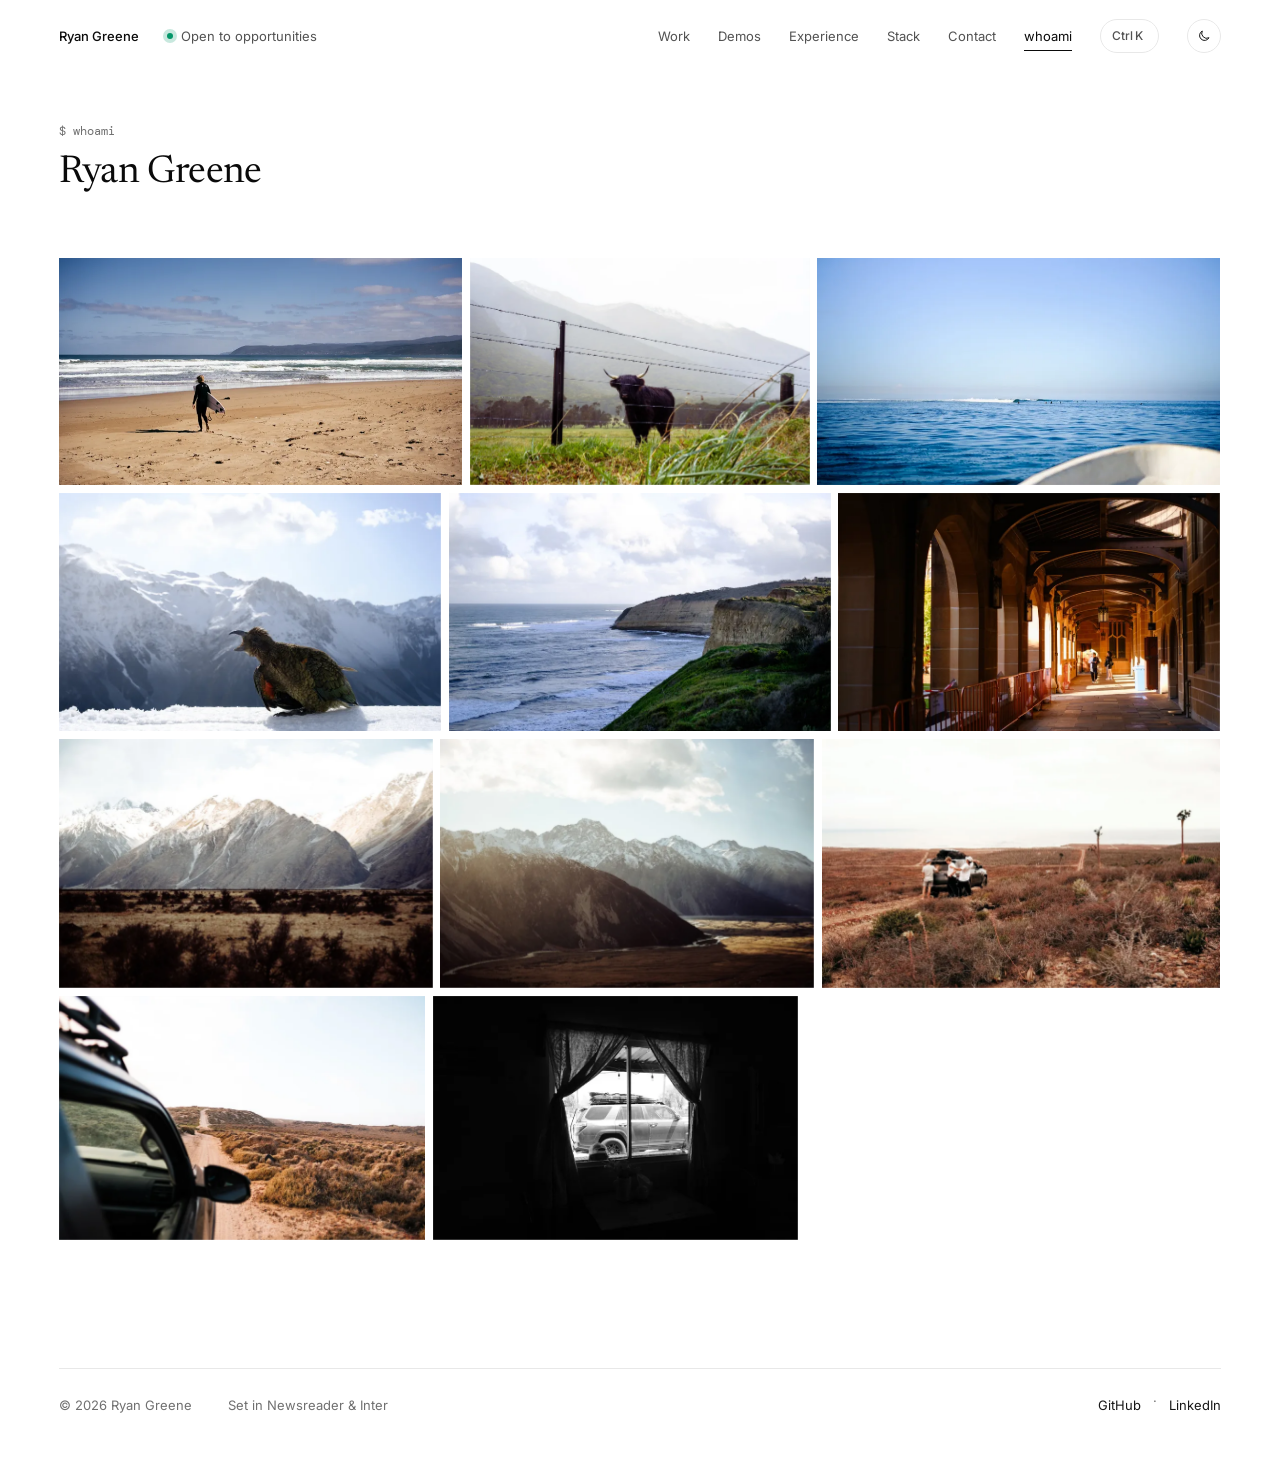
==== commit 1033ca54: "whoami: photos develop like prints, typed header, film strip in the viewer" ====
--- a/whoami.html
+++ b/whoami.html
@@ -24,7 +24,7 @@
   <link rel="preconnect" href="https://fonts.googleapis.com">
   <link rel="preconnect" href="https://fonts.gstatic.com" crossorigin>
   <link rel="stylesheet" href="https://fonts.googleapis.com/css2?family=DM+Mono:wght@400;500&family=Inter:wght@400;500&family=Newsreader:ital,opsz,wght@0,6..72,400;1,6..72,400&display=swap">
-  <link rel="stylesheet" href="assets/site.css?v=8aa410e7">
+  <link rel="stylesheet" href="assets/site.css?v=6b6819c9">
   <script>
     // Runs before first paint: mark JS as available and apply a saved dark theme without a flash of white
     document.documentElement.classList.add('js');
@@ -114,6 +114,6 @@
     </footer>
   </div>
 
-  <script src="assets/site.js?v=8aa410e7"></script>
+  <script src="assets/site.js?v=6b6819c9"></script>
 </body>
 </html>
--- a/assets/site.css
+++ b/assets/site.css
@@ -627,6 +627,8 @@
 .demo-stage { min-width: 0; padding: 24px; }
 .demo-stage .demo[hidden] { display: none; }
 .demo-stage .panel { padding: 0; border: 0; background: none; }
+.demo-share { display: block; min-height: 32px; margin: 20px 0 0 auto; padding: 0 12px; border: 1px solid var(--line); border-radius: 999px; background: var(--bg); font: 500 var(--fs-xs) var(--font); color: var(--text); cursor: pointer; }
+.demo-share:hover { border-color: var(--line-2); }
 .pick-now { display: none; }
 @media (max-width: 56rem) {
   /* Phones and tablets: the two demos become a row of tabs over the demo itself; the chosen
@@ -671,6 +673,63 @@
 .cli-screen .cli-box { margin: 2px 0 0 2ch; padding: 8px 12px 9px; border: 1px solid rgb(243 207 107 / 0.55); border-radius: 8px; white-space: normal; line-height: 1.55; }
 .cli-box b { display: block; margin: -16px 0 4px -4px; width: fit-content; padding: 0 4px; background: #111113; font-weight: 400; color: var(--amber); }
 .cli-box .n { color: var(--amber); }
+/* dsa-cli live demo: additions on top of site.css's dsa-cli demo rules (.seg, .cli-term, .cli-screen, .cli-box) */
+.cli-cmds button[aria-disabled="true"] { opacity: 0.55; cursor: progress; }
+.cli-cmds button.is-on { background: var(--seg-on); box-shadow: var(--seg-on-shadow); color: var(--strong); }   /* the last command run */
+.pricer-top:has(.dsa-pick) { flex-wrap: wrap; }
+
+/* Problem picker, sized like the kicker it replaces */
+.dsa-pick {
+  appearance: none; min-width: 0; max-width: 100%; min-height: 28px; padding: 3px 28px 3px 10px;
+  border: 1px solid var(--line); border-radius: var(--radius); color: var(--text-2); cursor: pointer;
+  background: var(--field) url("data:image/svg+xml,%3Csvg xmlns='http://www.w3.org/2000/svg' width='10' height='6' viewBox='0 0 10 6'%3E%3Cpath d='M1 1l4 4 4-4' fill='none' stroke='%23888' stroke-width='1.5' stroke-linecap='round' stroke-linejoin='round'/%3E%3C/svg%3E") no-repeat right 10px center;
+  font: 400 var(--fs-sm) var(--mono);
+}
+.dsa-pick:hover { border-color: var(--line-2); }
+.dsa-pick:focus-visible { outline: 2px solid var(--text); outline-offset: 2px; }
+
+/* Editor: a plain textarea in the site's code colours (it follows the page theme; the terminal stays dark) */
+.dsa-code {
+  display: block; width: 100%; min-height: calc(8 * 1.6em + 26px); margin-top: 14px; padding: 12px 14px;
+  border: 1px solid var(--line); border-radius: 12px; background: var(--field); color: var(--code);
+  font: 400 12.5px/1.6 var(--mono); tab-size: 4; white-space: pre; overflow: auto; resize: vertical;
+}
+.dsa-code:hover { border-color: var(--line-2); }
+.dsa-code:focus-visible { outline: 2px solid var(--text); outline-offset: 2px; border-radius: 12px; }
+@media (pointer: coarse) { .dsa-code { font-size: 16px; } }   /* below 16px, iOS zooms the page on focus */
+.dsa-foot { display: flex; align-items: center; justify-content: space-between; gap: 12px; margin-top: 8px; }
+.dsa-keys { font-size: var(--fs-xs); line-height: 1.5; color: var(--muted); }
+@media (pointer: coarse) { .dsa-keys { display: none; } }   /* keyboard tips; still read as the editor's description */
+.dsa-reset {
+  flex: none; min-height: 28px; margin-left: auto; padding: 0 12px; border: 1px solid var(--line); border-radius: 999px;
+  background: var(--bg); font: 500 var(--fs-xs) var(--font); color: var(--text); cursor: pointer;
+}
+.dsa-reset:hover { border-color: var(--line-2); }
+
+/* Terminal: live output grows to fit, then scrolls */
+.cli-screen.cli-live { height: auto; min-height: calc(13 * 1.6em); max-height: calc(24 * 1.6em); overflow: auto; scrollbar-width: thin; scrollbar-color: #3a3a3e transparent; }
+.cli-screen.cli-live:focus-visible { outline: 2px solid #7c7c82; outline-offset: 4px; }
+.cli-screen .b { font-weight: 500; color: #ededef; }
+.cli-screen .b.pass { color: var(--green); }
+.cli-screen .b.fail { color: var(--red); }
+.cli-screen .b.dim { color: #7c7c82; }
+.cli-screen .warn { color: var(--amber); }
+.cli-screen .mag { color: #e879f9; }
+.cli-screen .cli-box.cli-sum { white-space: pre-wrap; }
+.cli-screen .cli-box.is-pass { border-color: rgb(52 211 153 / 0.55); }
+.cli-screen .cli-box.is-fail { border-color: rgb(248 113 113 / 0.55); }
+.cli-screen .cli-box.is-plain { border-color: #3a3a3e; }
+.cli-box.is-plain b { color: #7c7c82; }
+.cli-box.is-fail b { color: var(--red); }
+.cli-screen .cli-box.cli-sum + .ln { margin-top: 2px; }
+.cli-screen .cli-q { display: inline; }
+.cli-in {
+  width: 18ch; padding: 0; border: 0; border-bottom: 1px dashed #4a4a50; border-radius: 0;
+  background: none; font: inherit; color: #ededef; caret-color: #d6d6d8;
+}
+.cli-in:focus { outline: none; border-bottom-color: #d6d6d8; }
+@media (prefers-reduced-motion: reduce) { .cli-screen .caret { animation: none; } }
+.cli-screen .cli-box:has(> b) { margin-top: 14px; }   /* room for a title sitting on the border */
 
 /* Experience and education: one hairline-separated row per entry */
 .ed .xp-list { margin: 0; padding: 0; list-style: none; }
@@ -801,7 +860,25 @@
 .cs-facts dd { margin-top: 5px; font-size: var(--fs-sm); line-height: 1.5; color: var(--text); }
 .cs-metrics { margin-top: 32px; padding-top: 26px; border-top: 1px solid var(--line); }
 .cs-metrics b { display: block; font: 400 var(--t-title)/1 var(--display); letter-spacing: -0.02em; color: var(--strong); font-variant-numeric: lining-nums; }
-.cs-metrics span { display: block; max-width: 15em; margin-top: 10px; font-size: var(--fs-sm); line-height: 1.45; color: var(--text-2); }
+.cs-metrics li > span { display: block; max-width: 15em; margin-top: 10px; font-size: var(--fs-sm); line-height: 1.45; color: var(--text-2); }
+/* Each number links to the line it comes from; hovering shows that line */
+.proof { position: relative; display: inline-block; color: inherit; text-decoration: none; outline: none; }
+.proof b { text-decoration: underline 1px; text-underline-offset: 0.12em; text-decoration-color: color-mix(in srgb, currentColor 25%, transparent); transition: text-decoration-color 0.3s var(--ease); }
+.proof:hover b, .proof:focus-visible b { text-decoration-color: currentColor; }
+.proof:focus-visible { outline: 2px solid var(--text); outline-offset: 6px; border-radius: 4px; }
+.proof-card {
+  position: absolute; left: 0; top: calc(100% + 12px); z-index: 12; display: grid; gap: 8px; width: max-content; max-width: min(340px, 80vw); padding: 12px 14px;
+  border-radius: 12px; background: var(--bg); box-shadow: 0 0 0 1px var(--line), 0 24px 48px -24px rgb(0 0 0 / 0.4);
+  visibility: hidden; opacity: 0; translate: 0 -4px; pointer-events: none;
+  transition: opacity 0.2s var(--ease), translate 0.4s var(--appear-ease, ease), visibility 0s 0.4s;
+}
+.proof:hover .proof-card, .proof:focus-visible .proof-card { visibility: visible; opacity: 1; translate: 0 0; transition: opacity 0.2s var(--ease) 0.06s, translate 0.4s var(--appear-ease, ease) 0.06s; }
+@media (hover: none) { .proof-card { display: none; } }
+.proof-src { font: 400 var(--fs-xs)/1.4 var(--mono); color: var(--muted); overflow-wrap: anywhere; }
+.proof-card code { display: block; padding: 8px 10px; border-radius: 8px; background: var(--field); font: 400 var(--fs-xs)/1.5 var(--mono); color: var(--code); white-space: pre-wrap; overflow-wrap: anywhere; }
+.cs-metrics li:nth-child(4n) .proof-card { left: auto; right: 0; }
+.cs-proof-note { margin: 18px 0 0; font-size: var(--fs-sm); color: var(--muted); }
+.cs-proof-note a { color: var(--text-2); }
 
 .cs-body {
   display: grid; grid-template-columns: repeat(12, minmax(0, 1fr)); column-gap: var(--gap);
@@ -836,6 +913,7 @@
 }
 @media (max-width: 56rem) {
   .cs-facts, .cs-metrics { grid-template-columns: repeat(2, minmax(0, 1fr)); }
+  .cs-metrics li:nth-child(2n) .proof-card { left: auto; right: 0; }
   .cs-facts .wide { grid-column: 1 / -1; }
   .cs-body { grid-template-columns: minmax(0, 1fr); }
   .cs-toc { display: none; }
@@ -863,6 +941,31 @@
   .lib .who-zoom:hover img { scale: 1.03; }
 }
 .lib .who-zoom:focus-visible { outline-offset: 3px; }
+/* whoami: each photo develops like a print in the tray as it comes into view, from a pale,
+   colourless sheet to the full picture; the header types its command first */
+@media (prefers-reduced-motion: no-preference) {
+  .js .lib > .who-zoom.is-in img { animation: develop 2.6s cubic-bezier(0.3, 0, 0.15, 1) calc(var(--delay, 0s) + 0.1s) both; }
+  .lib > .who-zoom:nth-child(2) { --delay: 0.09s; }
+  .lib > .who-zoom:nth-child(3) { --delay: 0.18s; }
+  .lib > .who-zoom:nth-child(4) { --delay: 0.27s; }
+  .lib > .who-zoom:nth-child(5) { --delay: 0.36s; }
+  .lib > .who-zoom:nth-child(6) { --delay: 0.45s; }
+  .lib > .who-zoom:nth-child(n+7) { --delay: 0.54s; }
+  .who-head.is-typing h1 { opacity: 0; }
+  .who-head.is-typed h1 { animation: appear 0.8s var(--appear-ease) both; }
+}
+@keyframes develop {
+  0% { filter: grayscale(1) brightness(1.75) contrast(0.45) blur(1.5px); }
+  45% { filter: grayscale(0.75) brightness(1.18) contrast(0.85) blur(0); }
+  100% { filter: none; }
+}
+@keyframes develop-dark {
+  0% { filter: grayscale(1) brightness(0.25) contrast(1.4) blur(1.5px); }
+  45% { filter: grayscale(0.75) brightness(0.8) contrast(1.1) blur(0); }
+  100% { filter: none; }
+}
+:root[data-theme="dark"] .lib > .who-zoom.is-in img { animation-name: develop-dark; }
+.who-label .caret { display: inline-block; width: 0.55em; height: 1.1em; margin-left: 2px; vertical-align: -0.18em; background: currentColor; animation: caret 1s steps(1) infinite; }
 
 /* Full screen: one photo at a time on the page's own background (white, or dark in the dark theme), with a counter */
 .lb {
@@ -883,6 +986,15 @@
 .lb button svg { width: 18px; height: 18px; }
 .lb-nav { display: flex; gap: 8px; }
 .lb-prev svg { rotate: 180deg; }
+.lb-foot { justify-content: space-between; }
+.lb-strip { display: flex; gap: 6px; min-width: 0; padding: 4px; margin: -4px; overflow-x: auto; scrollbar-width: none; }
+.lb-strip::-webkit-scrollbar { display: none; }
+.lb .lb-strip button { flex: none; width: 52px; height: 36px; border: 0; border-radius: 4px; overflow: hidden; opacity: 0.4; transition: opacity 0.3s var(--ease), translate 0.4s var(--appear-ease); }
+.lb .lb-strip button:hover { opacity: 0.8; }
+.lb .lb-strip button[aria-current="true"] { opacity: 1; translate: 0 -3px; box-shadow: 0 0 0 1px var(--bg), 0 0 0 2px var(--strong); }
+.lb .lb-strip button:focus-visible { outline: 2px solid var(--text); outline-offset: 2px; opacity: 1; }
+.lb-strip img { display: block; width: 100%; height: 100%; object-fit: cover; }
+@media (max-width: 40rem) { .lb .lb-strip button { width: 40px; height: 30px; } }
 @media (max-width: 40rem) { .lb-stage { padding: 0; } }   /* edge to edge on phones */
 
 /* Command menu (⌘K): a small sheet near the top of the screen */
@@ -911,12 +1023,227 @@
 .run-it .btn-copy { position: absolute; right: 10px; bottom: 10px; min-height: 32px; padding: 0 12px; border: 1px solid var(--line); border-radius: 999px; background: var(--bg); font: 500 var(--fs-xs) var(--font); color: var(--text); cursor: pointer; }
 .run-it .btn-copy:hover { border-color: var(--line-2); }
 
+/* Matching engine: the benchmark raced in this browser, on one scale with the native runs */
+.race { margin: 1.6em 0 1.1em; padding: 20px 20px 16px; border: 1px solid var(--line); border-radius: 14px; }
+.race-top { display: flex; align-items: center; justify-content: space-between; gap: 12px 16px; flex-wrap: wrap; }
+.race-h { margin: 0; font-weight: 500; color: var(--strong); }
+.btn-race {
+  min-height: 36px; padding: 0 16px; border: 0; border-radius: 999px; background: var(--strong);
+  font: 500 var(--fs-sm) var(--font); color: var(--on-strong); cursor: pointer; transition: background 0.2s var(--ease);
+}
+.btn-race:hover { background: var(--btn-primary-hover); }
+.btn-race:focus-visible { outline: 2px solid var(--text); outline-offset: 3px; }
+.btn-race:disabled { cursor: progress; opacity: 0.6; }
+.prose .race-bars { display: grid; gap: 14px; margin: 18px 0 0; padding: 0; list-style: none; }
+.prose .race-bars li::before { content: none; }
+.prose .race-bars li { padding-left: 0; display: grid; grid-template-columns: 1fr auto; gap: 6px 12px; font-size: var(--fs-sm); color: var(--text-2); }
+.race-bars code { font-size: 0.875em; }
+.race-v { font: 400 var(--fs-sm) var(--mono); font-variant-numeric: tabular-nums; color: var(--text); }
+.race-bars i {
+  grid-column: 1 / -1; height: 6px; border-radius: 999px;
+  background: linear-gradient(var(--bar, var(--muted)) 0 0) no-repeat 0 0 / calc(var(--v, 0) / var(--max, 1) * 100%) 100%, var(--field);
+  transition: background-size 0.9s var(--appear-ease, ease);
+}
+.prose .race-bars li.is-you { color: var(--strong); }
+.race-bars .is-you i { --bar: var(--strong); }
+.race-bars .is-you.is-map i { --bar: color-mix(in srgb, var(--strong) 35%, transparent); }
+.race.is-running .is-you i { animation: race-wait 1.2s var(--ease) infinite alternate; }
+@keyframes race-wait { to { opacity: 0.45; } }
+.race-note { margin: 16px 0 0; }
+@media (prefers-reduced-motion: reduce) { .race-bars i { transition: none; } .race.is-running .is-you i { animation: none; } }
+
+/* Portfolio optimizer: the estimated frontier against what its portfolios deliver (site.js draws it) */
+html:not(.js) .fx { display: none; }
+.fx-controls { display: flex; flex-wrap: wrap; gap: 10px 24px; }
+.fx-ctl { display: flex; flex-wrap: wrap; align-items: center; gap: 6px 10px; min-width: 0; }
+.fx-ctl-l { font-size: var(--fs-sm); color: var(--muted); }
+.fx .seg { flex: 0 1 auto; flex-wrap: wrap; min-width: 0; }
+.fx-plot { margin-top: 18px; -webkit-tap-highlight-color: transparent; }
+.fx-plot svg { display: block; width: 100%; height: auto; overflow: visible; user-select: none; }
+.fx-plot svg.is-pointing { cursor: pointer; }
+.fx-grid line { stroke: var(--line); stroke-width: 1; }
+.fx-grid .fx-base, .fx-grid .fx-tick { stroke: var(--line-2); }
+.fx-axis text { fill: var(--muted); font: 400 11px var(--mono); font-variant-numeric: tabular-nums; }
+.fx-axis .fx-axis-t { fill: var(--text-2); font: 400 var(--fs-xs) var(--font); }
+.fx-true, .fx-est, .fx-real { fill: none; stroke-linejoin: round; stroke-linecap: round; }
+.fx-true { stroke: var(--muted); stroke-width: 1.5; }
+.fx-est { stroke: var(--text); stroke-width: 1.5; stroke-dasharray: 5 4; stroke-linecap: butt; }
+.fx-real { stroke: var(--green); stroke-width: 2; }
+.fx-link { stroke: var(--line-2); stroke-width: 1; }
+.fx-pe { fill: var(--bg); stroke: var(--text-2); stroke-width: 1.5; }
+.fx-pr { fill: var(--green); stroke: var(--bg); stroke-width: 2; }
+.fx-ring { fill: none; stroke: none; stroke-width: 2; }
+.fx-pt:focus { outline: none; }
+.fx-pt.is-on .fx-link { stroke: var(--text-2); stroke-width: 1.5; }
+.fx-pt.is-on .fx-pe { stroke: var(--strong); }
+.fx-pt.is-on .fx-pr { r: 5.5; }
+.fx-pt:focus-visible .fx-ring { stroke: var(--text); }
+.fx-lab { fill: var(--strong); font: 500 var(--fs-xs) var(--font); paint-order: stroke; stroke: var(--bg); stroke-width: 4px; stroke-linejoin: round; pointer-events: none; }
+.fx .fx-key { display: flex; flex-wrap: wrap; gap: 6px 18px; margin: 10px 0 0; font-size: var(--fs-xs); color: var(--text-2); }
+.fx .fx-key li { display: flex; align-items: center; gap: 6px; padding: 0; }
+.fx :is(.fx-key, .fx-w) li::before { content: none; }
+.fx-key svg { flex: none; overflow: visible; }
+.fx-stats { display: grid; grid-template-columns: repeat(4, minmax(0, 1fr)); gap: 12px 16px; margin-top: 18px; padding-top: 14px; border-top: 1px solid var(--line); }
+.fx-stats dt { font-size: var(--fs-xs); line-height: 1.4; color: var(--muted); }
+.fx-stats dd { margin-top: 2px; font: 400 var(--fs-sm) var(--mono); color: var(--strong); font-variant-numeric: tabular-nums; }
+.fx-detail { display: grid; grid-template-columns: minmax(0, 0.9fr) minmax(0, 1.1fr); grid-template-areas: "head head" "nums w"; gap: 10px 28px; margin-top: 16px; padding-top: 14px; border-top: 1px solid var(--line); }
+.fx-d-head { grid-area: head; display: flex; flex-wrap: wrap; align-items: baseline; justify-content: space-between; gap: 4px 16px; }
+.fx-name { font-weight: 500; color: var(--strong); }
+.fx-d-kkt { font: 400 var(--fs-xs) var(--mono); color: var(--muted); }
+.fx-nums { grid-area: nums; align-self: start; width: 100%; border-collapse: collapse; font-size: var(--fs-sm); }
+.fx-nums th { padding: 5px 0; font-weight: 400; text-align: left; color: var(--muted); }
+.fx-nums thead th { font-size: var(--fs-xs); text-align: right; }
+.fx-nums thead th:first-child { text-align: left; }
+.fx-nums td { padding: 5px 0 5px 12px; font-family: var(--mono); text-align: right; color: var(--text); font-variant-numeric: tabular-nums; }
+.fx-nums tbody tr { border-top: 1px solid var(--line); }
+.fx .fx-w { grid-area: w; display: grid; gap: 3px; margin: 0; }
+.fx .fx-w li { display: grid; grid-template-columns: minmax(0, 7.5rem) minmax(0, 1fr) 3.25rem; align-items: center; gap: 10px; padding: 0; font-size: var(--fs-xs); line-height: 1.5; }
+.fx-w-n { overflow: hidden; white-space: nowrap; text-overflow: ellipsis; color: var(--text-2); }
+.fx-w-t { height: 6px; }
+.fx-w-b { display: block; height: 100%; min-width: 0; border-radius: 3px; background: var(--text-2); }
+.fx-w-v { font: 400 var(--fs-xs) var(--mono); text-align: right; color: var(--text); font-variant-numeric: tabular-nums; }
+.fx-w .is-zero :is(.fx-w-n, .fx-w-v) { color: var(--muted); }
+.fx .caption { margin-top: 14px; }
+@media (max-width: 560px) {
+  .fx .seg-6 { display: grid; grid-template-columns: repeat(3, auto); }
+  .fx-stats { grid-template-columns: repeat(2, minmax(0, 1fr)); }
+  .fx-detail { grid-template-columns: minmax(0, 1fr); grid-template-areas: "head" "nums" "w"; }
+}
+@media (prefers-reduced-motion: no-preference) {
+  .fx-w-b { transition: width 0.2s var(--ease); }
+}
+
+/* ---------- Options pricing: rotatable 3-D surfaces (site.js draws them) ---------- */
+html:not(.js) .vsurf { display: none; }   /* without JS the screenshot below still tells the story */
+.vsurf { margin: 1.6em 0 1.1em; padding: 20px 20px 16px; border: 1px solid var(--line); border-radius: 14px; }
+.vsurf-top { display: flex; align-items: center; justify-content: space-between; gap: 12px 16px; flex-wrap: wrap; }
+.prose .vsurf-h { margin: 0; font-weight: 500; color: var(--strong); }
+.vsurf .seg { flex-wrap: wrap; }
+.vsurf-stage { margin: 14px -6px 0; }
+.vsurf canvas { display: block; width: 100%; height: 300px; border-radius: var(--radius); cursor: grab; touch-action: pan-y; -webkit-tap-highlight-color: transparent; }
+.vsurf canvas:active { cursor: grabbing; }
+.vsurf canvas:focus-visible { outline: 2px solid var(--text); outline-offset: 2px; }
+.prose .vsurf-read { min-height: 1.5em; margin: 10px 0 0; font: 400 var(--fs-sm)/1.5 var(--mono); font-variant-numeric: tabular-nums; color: var(--text-2); }
+.prose .vsurf-note { margin: 6px 0 0; }
+.prose .vsurf + p { margin-top: 1.1em; }
+@media (max-width: 40rem) {
+  .vsurf { padding: 16px 14px 14px; }
+  .vsurf-stage { margin-inline: -4px; }
+  .prose .vsurf-read { min-height: 3em; }   /* a reading can take two lines here; keep the note from jumping */
+}
+@media print { .vsurf { display: none !important; } }
+
+/* Matching engine: the real NASDAQ day, scrubbed second by second (site.js builds the inside) */
+.tape { margin: 1.6em 0 1.1em; padding: 20px 20px 16px; border: 1px solid var(--line); border-radius: 14px; }
+.tape-top { display: flex; align-items: center; justify-content: space-between; gap: 12px 16px; flex-wrap: wrap; }
+.tape-h { margin: 0; font-weight: 500; color: var(--strong); }
+.tape-strip { margin-top: 18px; }
+.tape-strip canvas { display: block; width: 100%; height: 88px; touch-action: pan-y; cursor: ew-resize; }
+.tape-axis { display: flex; justify-content: space-between; margin-top: 6px; font: 400 var(--fs-xs)/1.4 var(--mono); color: var(--muted); }
+.tape-ctl { display: grid; grid-template-columns: auto minmax(0, 1fr) auto; align-items: center; gap: 12px; margin-top: 14px; }
+.tape-play {
+  display: grid; place-items: center; width: 36px; height: 36px; padding: 0; border: 0; border-radius: 50%;
+  background: var(--strong); color: var(--on-strong); cursor: pointer; transition: background 0.2s var(--ease);
+}
+.tape-play:hover { background: var(--btn-primary-hover); }
+.tape-play:focus-visible { outline: 2px solid var(--text); outline-offset: 3px; }
+.tape-play svg { width: 14px; height: 14px; fill: currentColor; }
+.tape-play .i-pause, .tape.is-playing .tape-play .i-play { display: none; }
+.tape.is-playing .tape-play .i-pause { display: inline; }
+.tape-range { -webkit-appearance: none; appearance: none; width: 100%; height: 26px; margin: 0; background: transparent; cursor: pointer; }
+.tape-range::-webkit-slider-runnable-track { height: 4px; border-radius: 2px; background: linear-gradient(to right, var(--text) var(--pct, 50%), var(--line-2) var(--pct, 50%)); }
+.tape-range::-webkit-slider-thumb { -webkit-appearance: none; width: 14px; height: 14px; margin-top: -5px; border: 0; border-radius: 50%; background: var(--strong); box-shadow: 0 0 0 3px var(--thumb-ring); }
+.tape-range::-moz-range-track { height: 4px; border-radius: 2px; background: var(--line-2); }
+.tape-range::-moz-range-progress { height: 4px; border-radius: 2px; background: var(--text); }
+.tape-range::-moz-range-thumb { width: 14px; height: 14px; border: 0; border-radius: 50%; background: var(--strong); }
+.tape-range:focus-visible { outline: 2px solid var(--text); outline-offset: 2px; }
+.tape-time { min-width: 8ch; font: 400 var(--fs-sm) var(--mono); font-variant-numeric: tabular-nums; text-align: right; color: var(--strong); }
+
+/* The ladder: asks above, bids below, each level's shares as a bar on one scale */
+.tape-book-wrap { margin-top: 16px; }
+.tape-book { width: 100%; border-collapse: collapse; table-layout: fixed; font: 400 var(--fs-sm)/1 var(--mono); font-variant-numeric: tabular-nums; }
+.tape-book th { padding: 0 0 8px; border-bottom: 1px solid var(--line-2); font: 500 var(--fs-xs)/1.4 var(--font); text-align: left; color: var(--text-2); }
+.tape-book th:first-child { width: 30%; }
+.tape-book th.n { width: 18%; }
+.tape-book td { height: 22px; padding: 0; vertical-align: middle; white-space: nowrap; }
+.tape-book .n { text-align: right; color: var(--text-2); }
+.tape-book td.q { position: relative; padding-right: 12px; }
+.tape-book td.q i { position: absolute; inset: 3px 12px 3px 0; transform-origin: left; border-radius: 2px; }
+.tape-book td.q span { position: relative; padding-left: 6px; color: var(--text); }
+.tape-book .is-ask td:first-child { color: var(--red); }
+.tape-book .is-bid td:first-child { color: var(--green-text); }
+.tape-book .is-ask i { background: color-mix(in srgb, var(--red) 16%, transparent); }
+.tape-book .is-bid i { background: color-mix(in srgb, var(--green) 18%, transparent); }
+.tape-book .is-ask:has(+ .tape-mid) td, .tape-mid + .is-bid td { font-weight: 500; }   /* the touch */
+.tape-mid td { height: 30px; border-block: 1px solid var(--line); font-size: var(--fs-xs); color: var(--muted); }
+.tape-note { margin: 14px 0 0; }
+.tape[aria-busy="true"] .tape-book-wrap, .tape[aria-busy="true"] .tape-strip { opacity: 0.45; }
+.tape.is-error .tape-book-wrap, .tape.is-error .tape-strip { visibility: hidden; }
+@media (max-width: 40rem) {
+  .tape { padding: 16px 14px 14px; }
+  .tape-strip canvas { height: 72px; }
+}
+@media print { .tape { display: none !important; } }
+
+/* Before/after comparison (.compare): two pixel-aligned images, the top one clipped at --pos.
+   A native range input is the control (keyboard, screen readers); site.js also lets a pointer drag
+   anywhere on the image. Without JS it rests at the 50/50 split, with no handle. The images are dark
+   in both themes, so the divider, handle and labels keep fixed light-on-dark colours. */
+.compare {
+  --pos: 50%;
+  position: relative; overflow: hidden; isolation: isolate;
+  border: 1px solid var(--line); border-radius: 12px; background: #000;
+  touch-action: pan-y;                      /* vertical swipes still scroll the page */
+  cursor: ew-resize; user-select: none; -webkit-user-select: none; -webkit-tap-highlight-color: transparent;
+}
+.compare img, .prose .compare img.compare-img {
+  display: block; width: 100%; height: auto; border: 0; border-radius: 0;
+  pointer-events: none; -webkit-user-drag: none;
+}
+.compare-layer { position: relative; }
+.compare-layer--before { position: absolute; inset: 0; clip-path: inset(0 calc(100% - var(--pos)) 0 0); }
+.compare-label {
+  position: absolute; top: 10px; padding: 3px 8px; border-radius: 999px;
+  font: 500 var(--fs-xs)/1.4 var(--font); color: #fff; background: rgb(0 0 0 / 0.6);
+  white-space: nowrap; pointer-events: none;
+}
+.compare-layer--before .compare-label { left: 10px; }
+.compare-layer--after .compare-label { right: 10px; }
+.compare-divider {
+  position: absolute; top: 0; bottom: 0; left: var(--pos); z-index: 1; width: 2px; margin-left: -1px;
+  background: #fff; box-shadow: 0 0 0 1px rgb(0 0 0 / 0.25); pointer-events: none;
+}
+.compare-range {                            /* invisible, but focusable and sized for screen-reader focus */
+  position: absolute; inset: 0; z-index: 2; width: 100%; height: 100%; margin: 0;
+  opacity: 0; pointer-events: none; -webkit-appearance: none; appearance: none;
+}
+.compare-handle {
+  position: absolute; top: 50%; left: var(--pos); z-index: 3; display: grid; place-items: center;
+  width: 36px; height: 36px; margin: -18px 0 0 -18px; border-radius: 50%;
+  color: #0a0a0a; background: #fff; box-shadow: 0 1px 4px rgb(0 0 0 / 0.4); pointer-events: none;
+}
+.compare-handle svg { width: 20px; height: 20px; }
+.compare-range:focus-visible ~ .compare-handle { outline: 2px solid #fff; outline-offset: 3px; }
+html:not(.js) .compare-range, html:not(.js) .compare-handle { display: none; }
+html:not(.js) .compare { cursor: default; }
+@media (max-width: 40rem) {
+  .compare-label { top: 8px; padding: 2px 7px; }
+  .compare-layer--before .compare-label { left: 8px; }
+  .compare-layer--after .compare-label { right: 8px; }
+  .compare-handle { width: 32px; height: 32px; margin: -16px 0 0 -16px; }
+}
+@media print {
+  .compare { max-width: calc(90mm * 1581 / 878); margin-inline: auto; border-color: #ccc; }
+  .compare img, .prose .compare img.compare-img { max-height: none; width: 100%; margin: 0; }
+  .compare-range, .compare-handle { display: none; }
+}
+
 /* Print (⌘P): the page as a clean document; no bars, demos or controls */
 @media print {
   @page { margin: 16mm 14mm; }
   :root, :root[data-theme="dark"] { --bg: #fff; --text: #111; --text-2: #333; --muted: #555; --strong: #000; --line: #ccc; --line-2: #bbb; color-scheme: light; }
   html, body { background: #fff !important; }
-  .topbar, .skip-link, .toast, .cmd, .lb, #demos, .ed-actions, .hc, .cs-toc, .cs-next, .cs-back, .article-links, .run-it .btn-copy, [data-copy], .site-foot nav, .theme-toggle, .tb-cmd { display: none !important; }
+  .topbar, .skip-link, .toast, .cmd, .lb, #demos, .ed-actions, .hc, .cs-toc, .cs-next, .cs-back, .article-links, .run-it .btn-copy, [data-copy], .site-foot nav, .theme-toggle, .tb-cmd, .race { display: none !important; }
   .js :where(.ed-avatar, .ed-sentence, .ed-actions, .ed-facts, .ed-head, .ed-body, .works > li, .site-foot--home, .cs-head > *, .cs-cover, .cs-facts, .cs-metrics, .cs-body, .cs-next, .who-head, .lib > .who-zoom) { opacity: 1 !important; animation: none !important; -webkit-mask-image: none !important; mask-image: none !important; }
   .ed-section { padding-top: 22pt; break-inside: auto; }
   .ed-head { position: static; }
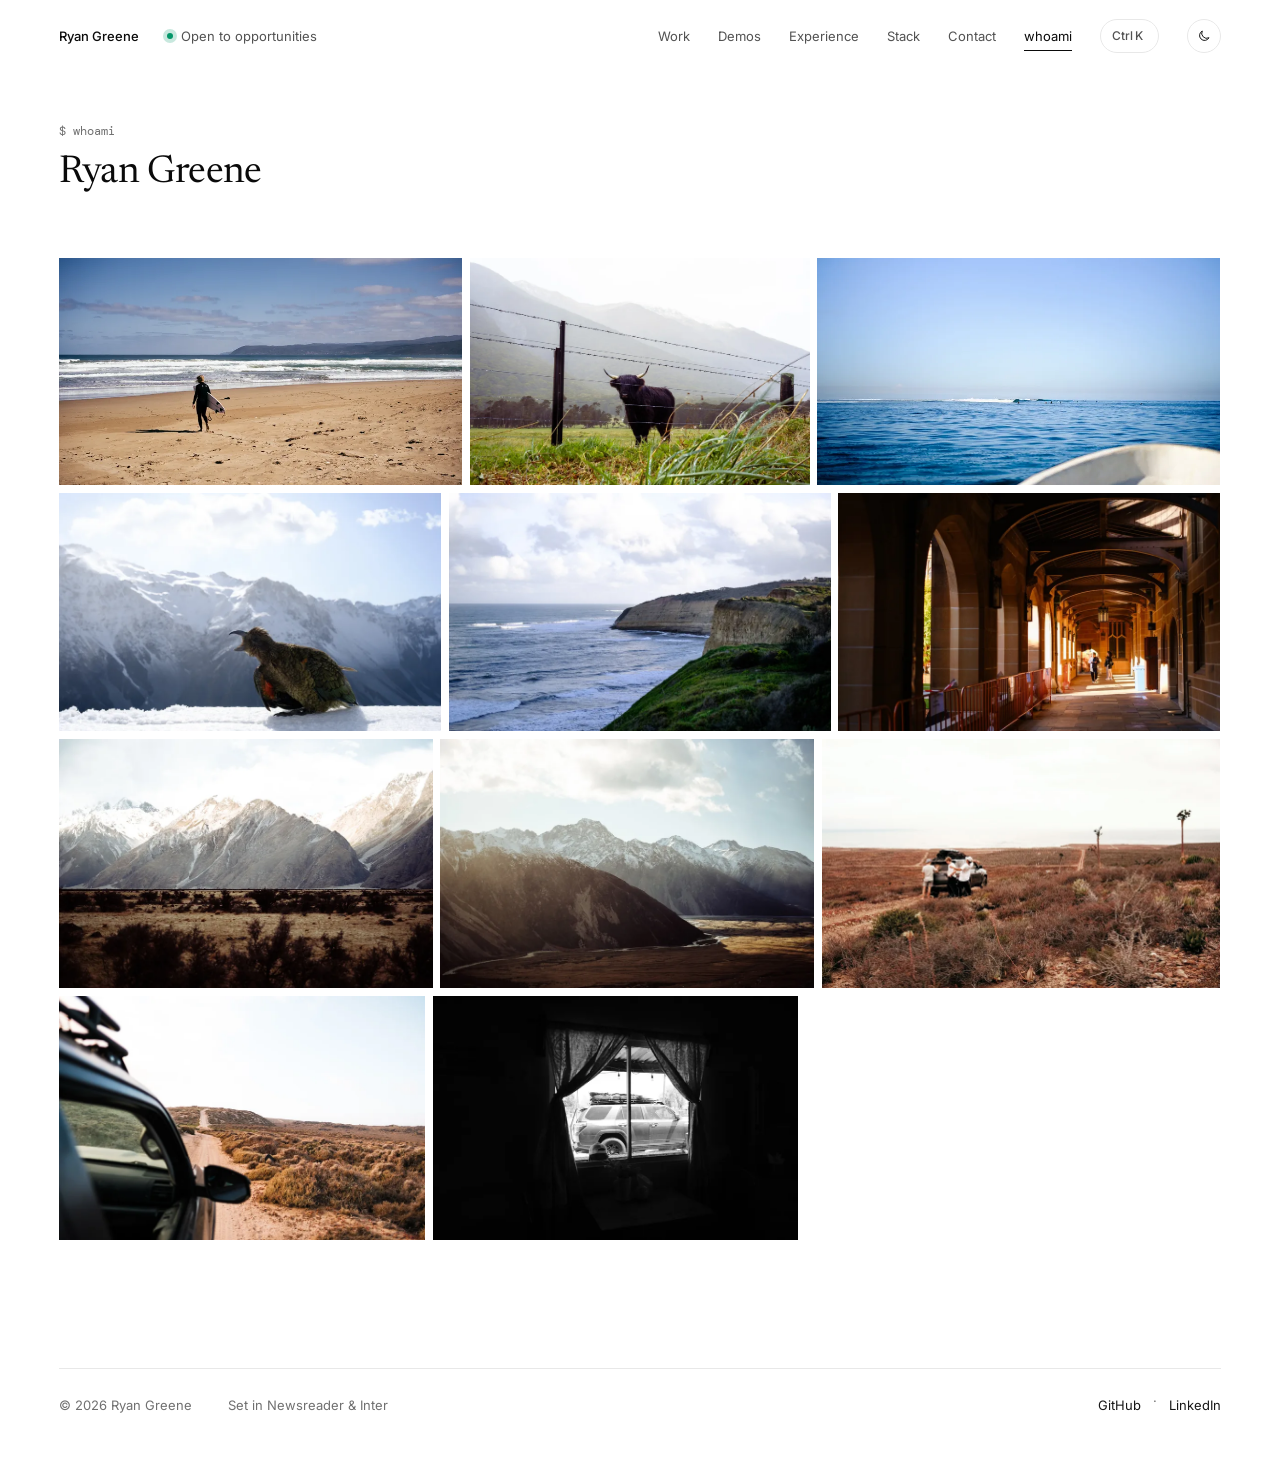
==== commit a5393005: "whoami: drop the print and typing effects" ====
--- a/whoami.html
+++ b/whoami.html
@@ -24,7 +24,7 @@
   <link rel="preconnect" href="https://fonts.googleapis.com">
   <link rel="preconnect" href="https://fonts.gstatic.com" crossorigin>
   <link rel="stylesheet" href="https://fonts.googleapis.com/css2?family=DM+Mono:wght@400;500&family=Inter:wght@400;500&family=Newsreader:ital,opsz,wght@0,6..72,400;1,6..72,400&display=swap">
-  <link rel="stylesheet" href="assets/site.css?v=6b6819c9">
+  <link rel="stylesheet" href="assets/site.css?v=918a66db">
   <script>
     // Runs before first paint: mark JS as available and apply a saved dark theme without a flash of white
     document.documentElement.classList.add('js');
@@ -114,6 +114,6 @@
     </footer>
   </div>
 
-  <script src="assets/site.js?v=6b6819c9"></script>
+  <script src="assets/site.js?v=918a66db"></script>
 </body>
 </html>
--- a/assets/site.css
+++ b/assets/site.css
@@ -941,31 +941,6 @@
   .lib .who-zoom:hover img { scale: 1.03; }
 }
 .lib .who-zoom:focus-visible { outline-offset: 3px; }
-/* whoami: each photo develops like a print in the tray as it comes into view, from a pale,
-   colourless sheet to the full picture; the header types its command first */
-@media (prefers-reduced-motion: no-preference) {
-  .js .lib > .who-zoom.is-in img { animation: develop 2.6s cubic-bezier(0.3, 0, 0.15, 1) calc(var(--delay, 0s) + 0.1s) both; }
-  .lib > .who-zoom:nth-child(2) { --delay: 0.09s; }
-  .lib > .who-zoom:nth-child(3) { --delay: 0.18s; }
-  .lib > .who-zoom:nth-child(4) { --delay: 0.27s; }
-  .lib > .who-zoom:nth-child(5) { --delay: 0.36s; }
-  .lib > .who-zoom:nth-child(6) { --delay: 0.45s; }
-  .lib > .who-zoom:nth-child(n+7) { --delay: 0.54s; }
-  .who-head.is-typing h1 { opacity: 0; }
-  .who-head.is-typed h1 { animation: appear 0.8s var(--appear-ease) both; }
-}
-@keyframes develop {
-  0% { filter: grayscale(1) brightness(1.75) contrast(0.45) blur(1.5px); }
-  45% { filter: grayscale(0.75) brightness(1.18) contrast(0.85) blur(0); }
-  100% { filter: none; }
-}
-@keyframes develop-dark {
-  0% { filter: grayscale(1) brightness(0.25) contrast(1.4) blur(1.5px); }
-  45% { filter: grayscale(0.75) brightness(0.8) contrast(1.1) blur(0); }
-  100% { filter: none; }
-}
-:root[data-theme="dark"] .lib > .who-zoom.is-in img { animation-name: develop-dark; }
-.who-label .caret { display: inline-block; width: 0.55em; height: 1.1em; margin-left: 2px; vertical-align: -0.18em; background: currentColor; animation: caret 1s steps(1) infinite; }
 
 /* Full screen: one photo at a time on the page's own background (white, or dark in the dark theme), with a counter */
 .lb {
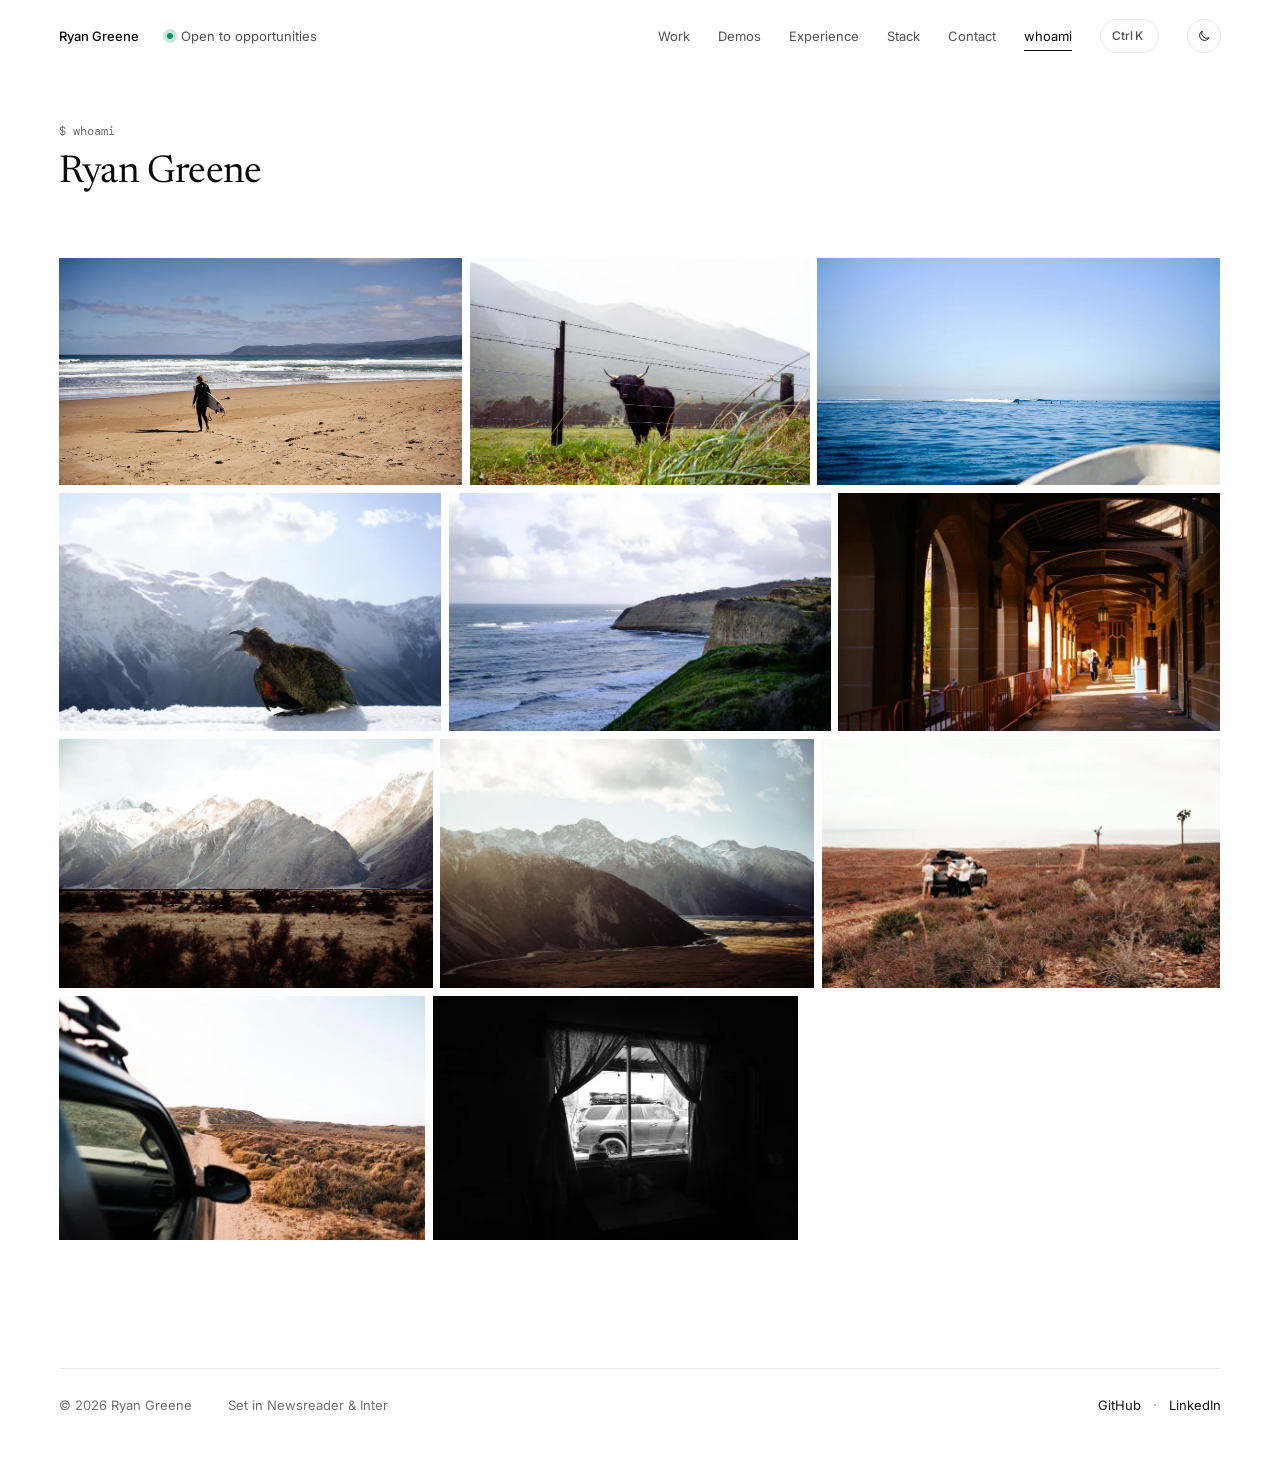
==== commit a5bf13ab: "Declutter: plain hero images, unboxed demos and figures, no numbering, sentence-case labels, site-co" ====
--- a/whoami.html
+++ b/whoami.html
@@ -24,7 +24,7 @@
   <link rel="preconnect" href="https://fonts.googleapis.com">
   <link rel="preconnect" href="https://fonts.gstatic.com" crossorigin>
   <link rel="stylesheet" href="https://fonts.googleapis.com/css2?family=DM+Mono:wght@400;500&family=Inter:wght@400;500&family=Newsreader:ital,opsz,wght@0,6..72,400;1,6..72,400&display=swap">
-  <link rel="stylesheet" href="assets/site.css?v=918a66db">
+  <link rel="stylesheet" href="assets/site.css?v=0f33dba8">
   <script>
     // Runs before first paint: mark JS as available and apply a saved dark theme without a flash of white
     document.documentElement.classList.add('js');
@@ -114,6 +114,6 @@
     </footer>
   </div>
 
-  <script src="assets/site.js?v=918a66db"></script>
+  <script src="assets/site.js?v=0f33dba8"></script>
 </body>
 </html>
--- a/assets/site.css
+++ b/assets/site.css
@@ -347,7 +347,7 @@
 @container (min-width: 36rem) { .skill-row { grid-template-columns: 14rem minmax(0, 1fr); } }   /* room for the longest label on one line */
 
 .site-foot { display: grid; justify-items: center; gap: 12px; padding: 16px 0 32px; color: var(--muted); text-align: center; }
-.site-foot nav { display: flex; gap: 16px; }
+.site-foot nav { display: flex; align-items: baseline; gap: 16px; }
 .site-foot a { display: inline-block; padding-block: 4px; color: var(--text); text-decoration: none; transition: color 0.3s var(--ease); }
 .site-foot a:hover { color: var(--text-2); }
 
@@ -389,7 +389,7 @@
 .prose figure img { display: block; width: 100%; height: auto; border: 1px solid var(--line); border-radius: 10px; }
 .prose figcaption { margin-top: 8px; font-size: var(--fs-sm); color: var(--muted); }
 /* Charts drawn for both themes: show the one that matches the site's */
-.prose .chart img { padding: 14px 16px; background: var(--card); }
+.prose .chart img { border: 0; border-radius: 0; }
 .chart .only-dark { display: none; }
 :root[data-theme="dark"] .chart .only-light { display: none; }
 :root[data-theme="dark"] .chart .only-dark { display: block; }
@@ -551,7 +551,7 @@
   display: grid; grid-template-columns: repeat(3, minmax(0, 1fr)); gap: 18px var(--gap); margin: clamp(56px, 7vw, 104px) 0 0;
   padding-top: 22px; border-top: 1px solid var(--strong);
 }
-.ed-facts dt { font: 400 var(--fs-xs)/1.4 var(--mono); letter-spacing: 0.04em; text-transform: uppercase; color: var(--muted); }
+.ed-facts dt { font: 400 var(--fs-sm)/1.4 var(--font); color: var(--muted); }
 .ed-facts dd { margin-top: 4px; font-size: var(--fs-sm); color: var(--text); }
 .ny-time { margin-left: 6px; color: var(--muted); font-variant-numeric: tabular-nums; }
 @media (max-width: 40rem) {
@@ -580,18 +580,17 @@
 /* Selected work */
 .works { margin: 0; padding: 0; list-style: none; }
 .work {
-  display: grid; grid-template-columns: 3rem minmax(0, 1fr) auto 3.5rem 20px; grid-template-rows: auto auto; column-gap: 20px; row-gap: 6px; align-items: baseline;
+  display: grid; grid-template-columns: minmax(0, 1fr) auto 3.5rem 20px; grid-template-rows: auto auto; column-gap: 20px; row-gap: 6px; align-items: baseline;
   padding: 26px 0 24px; border-bottom: 1px solid var(--line); color: var(--text); text-decoration: none;
   transition: opacity 0.6s var(--ease), border-color 0.6s var(--ease);
 }
-.work-n { grid-column: 1; grid-row: 1 / 3; font: 400 var(--fs-xs) var(--mono); color: var(--muted); font-variant-numeric: tabular-nums; }
-.work-t { grid-column: 2; grid-row: 1; font: 400 var(--t-title)/1.08 var(--display); font-optical-sizing: auto; letter-spacing: -0.02em; color: var(--strong); transition: translate 0.9s var(--appear-ease); }
-.work-d { grid-column: 2; grid-row: 2; font-size: var(--fs-sm); color: var(--text-2); }
-.work-k { grid-column: 3; }
-.work-y { grid-column: 4; }
+.work-t { grid-column: 1; grid-row: 1; font: 400 var(--t-title)/1.08 var(--display); font-optical-sizing: auto; letter-spacing: -0.02em; color: var(--strong); transition: translate 0.9s var(--appear-ease); }
+.work-d { grid-column: 1; grid-row: 2; font-size: var(--fs-sm); color: var(--text-2); }
+.work-k { grid-column: 2; }
+.work-y { grid-column: 3; }
 .work-k, .work-y { grid-row: 1; font: 400 var(--fs-xs) var(--mono); color: var(--muted); white-space: nowrap; }
 .work-y { text-align: right; font-variant-numeric: tabular-nums; }
-.work-go { grid-column: 5; grid-row: 1; width: 16px; height: 16px; color: var(--strong); rotate: -45deg; opacity: 0; translate: -6px 6px; transition: opacity 0.3s var(--ease), translate 0.4s var(--appear-ease); }
+.work-go { grid-column: 4; grid-row: 1; width: 16px; height: 16px; color: var(--strong); rotate: -45deg; opacity: 0; translate: -6px 6px; transition: opacity 0.3s var(--ease), translate 0.4s var(--appear-ease); }
 @media (hover: hover) {
   .works:has(.work:hover) .work:not(:hover) { opacity: 0.42; }
   .work:hover { border-bottom-color: var(--strong); }
@@ -600,8 +599,8 @@
 }
 .work:focus-visible { outline-offset: 4px; }
 @media (max-width: 40rem) {
-  .work { grid-template-columns: 2rem minmax(0, 1fr); padding: 20px 0 18px; }
-  .work-k { grid-column: 2; grid-row: 3; }
+  .work { grid-template-columns: minmax(0, 1fr); padding: 20px 0 18px; }
+  .work-k { grid-column: 1; grid-row: 3; }
   .work-y, .work-go { display: none; }
 }
 .ed-more { display: inline-flex; align-items: center; gap: 8px; margin-top: 20px; padding-block: 4px; font-size: var(--fs-sm); color: var(--text-2); text-decoration: none; }
@@ -609,22 +608,22 @@
 .ed-more:hover { color: var(--strong); }
 .ed-more:hover svg { translate: 2px -2px; }
 
-/* Demos: one framed panel; the picker on the left, one live demo at a time on the right */
-.demo-box { display: grid; grid-template-columns: minmax(0, 4fr) minmax(0, 7fr); margin-top: 28px; border: 1px solid var(--line); border-radius: 20px; overflow: hidden; }
-.demo-picker { display: flex; flex-direction: column; border-right: 1px solid var(--line); }
+/* Demos: the picker on the left, one live demo at a time on the right, under the section's rule */
+.demo-box { display: grid; grid-template-columns: minmax(0, 4fr) minmax(0, 7fr); }
+.demo-picker { display: flex; flex-direction: column; }
 .demo-picker > * {
-  display: grid; gap: 6px; padding: 22px 24px; border: 0; border-bottom: 1px solid var(--line); background: none;
-  font: inherit; color: var(--text); text-align: left; text-decoration: none; cursor: pointer; transition: background-color 0.25s var(--ease);
-}
-.demo-picker > :hover { background: rgb(128 128 128 / 0.05); }
-.demo-picker [aria-selected="true"] { background: rgb(128 128 128 / 0.07); box-shadow: inset 2px 0 0 var(--strong); }
+  display: grid; gap: 6px; padding: 22px 28px 22px 0; border: 0; border-bottom: 1px solid var(--line); background: none;
+  font: inherit; color: var(--text); text-align: left; text-decoration: none; cursor: pointer;
+}
+.demo-picker [aria-selected="false"] .pick-t { color: var(--muted); transition: color 0.25s var(--ease); }
+.demo-picker [aria-selected="false"]:hover .pick-t { color: var(--strong); }
 .demo-picker [role="tab"]:focus-visible { outline-offset: -3px; }
 .pick-t { display: flex; align-items: center; gap: 8px; font: 400 var(--t-sub)/1.2 var(--display); letter-spacing: -0.015em; color: var(--strong); }
 .pick-t svg { width: 14px; height: 14px; rotate: -45deg; color: var(--muted); }
 .pick-d { font-size: var(--fs-sm); line-height: 1.5; color: var(--text-2); }
 .demo-picker > :last-child { border-bottom: 0; }
 @media (min-width: 56.01rem) { .demo-picker > :last-child { border-bottom: 1px solid var(--line); } }   /* the list ends on a rule; any spare height sits below it */
-.demo-stage { min-width: 0; padding: 24px; }
+.demo-stage { min-width: 0; padding: 22px 0 0 28px; }
 .demo-stage .demo[hidden] { display: none; }
 .demo-stage .panel { padding: 0; border: 0; background: none; }
 .demo-share { display: block; min-height: 32px; margin: 20px 0 0 auto; padding: 0 12px; border: 1px solid var(--line); border-radius: 999px; background: var(--bg); font: 500 var(--fs-xs) var(--font); color: var(--text); cursor: pointer; }
@@ -639,11 +638,10 @@
   .demo-picker [role="tab"] .pick-t { font-size: 1.25rem; }
   .demo-picker [role="tab"] .pick-d { display: none; }
   .demo-picker [role="tab"] + [role="tab"] { border-left: 1px solid var(--line); }
-  .demo-picker [aria-selected="true"] { background: none; box-shadow: inset 0 -2px 0 var(--strong); }
-  .demo-picker [aria-selected="false"] .pick-t { color: var(--muted); }
-  .pick-now { display: block; grid-column: 1 / -1; grid-row: 2; margin: 0; padding: 16px 18px 0; font-size: var(--fs-sm); line-height: 1.5; color: var(--text-2); }
-  .demo-stage { grid-column: 1 / -1; grid-row: 3; padding: 16px 18px 18px; }
-  .demo-picker .pick-ext { grid-column: 1 / -1; grid-row: 4; padding: 16px 18px; border-top: 1px solid var(--line); border-bottom: 0; }
+  .demo-picker [aria-selected="true"] { box-shadow: inset 0 -2px 0 var(--strong); }
+  .pick-now { display: block; grid-column: 1 / -1; grid-row: 2; margin: 0; padding: 16px 0 0; font-size: var(--fs-sm); line-height: 1.5; color: var(--text-2); }
+  .demo-stage { grid-column: 1 / -1; grid-row: 3; padding: 16px 0 18px; }
+  .demo-picker .pick-ext { grid-column: 1 / -1; grid-row: 4; padding: 16px 0; border-top: 1px solid var(--line); border-bottom: 0; }
   .demo-picker .pick-ext .pick-t { font-size: 1.125rem; }
 }
 /* dsa-cli demo: the pricer's layout, with a terminal where the chart would be */
@@ -652,11 +650,9 @@
 .seg button:focus-visible { outline: 2px solid var(--text); outline-offset: -2px; }
 .cli-term {
   container-type: inline-size; margin-top: 14px; padding: 12px 14px 14px; border: 1px solid #2a2a2e; border-radius: 12px;
-  background: #111113; box-shadow: 0 16px 32px -20px rgb(0 0 0 / 0.5);
+  background: #111113;
   --green: #34d399; --red: #f87171; --amber: #f3cf6b;   /* a terminal stays dark in both themes */
 }
-.cli-term .dots { display: flex; gap: 6px; margin-bottom: 10px; }
-.cli-term .dots i { width: 8px; height: 8px; border-radius: 50%; background: #3a3a3e; }
 .cli-screen { height: calc(13 * 1.6em); overflow: hidden; overflow-x: auto; scrollbar-width: none; font: 400 clamp(11px, 2.75cqi, 11.5px)/1.6 var(--mono); color: #d6d6d8; }   /* long lines scroll sideways rather than shrink */
 .cli-screen::-webkit-scrollbar { display: none; }
 @media (max-width: 40rem) {
@@ -764,7 +760,6 @@
 /* Contact */
 .ed-contact .ed-body { padding-top: 44px; }
 .ed-big { font: 400 calc(var(--t-display) * 1.5)/0.95 var(--display); font-optical-sizing: auto; letter-spacing: -0.035em; color: var(--strong); }
-.ed-big em { font-style: italic; }
 .ed-contact-text { max-width: 30rem; margin-top: 22px; font-size: var(--t-lead); line-height: 1.5; color: var(--text-2); }
 .ed-elsewhere { margin-top: 28px; font-size: var(--fs-sm); color: var(--muted); }
 .ed-elsewhere a { color: var(--text); text-underline-offset: 3px; }
@@ -850,13 +845,13 @@
 .cs-head h1 { margin-top: 18px; max-width: 16em; font: 400 calc(var(--t-display) * 1.2)/1.02 var(--display); font-optical-sizing: auto; letter-spacing: -0.032em; color: var(--strong); text-wrap: balance; }
 .cs-lede { max-width: 36rem; margin-top: 24px; font-size: var(--t-lead); line-height: 1.5; color: var(--text-2); text-wrap: pretty; }
 .cs-cover { margin: clamp(40px, 5vw, 72px) 0 0; }
-.cs-cover .visual { display: block; width: 100%; height: auto; aspect-ratio: 2000 / 1045; border-radius: 16px; box-shadow: 0 0 0 1px var(--line); }
+.cs-cover .visual { display: block; width: 100%; height: auto; aspect-ratio: 1730 / 900; border-radius: 16px; box-shadow: 0 0 0 1px var(--line); }
 .cs-facts, .cs-metrics { display: grid; grid-template-columns: repeat(4, minmax(0, 1fr)); gap: 22px var(--gap); margin: 0; padding: 22px 0 0; list-style: none; }
 .cs-facts { margin-top: clamp(40px, 5vw, 64px); border-top: 1px solid var(--strong); }
 .cs-facts .wide { grid-column: span 2; }
 .cs-facts .full { grid-column: 1 / -1; }
 .cs-facts .full dd { max-width: 48rem; }
-.cs-facts dt { font: 400 var(--fs-xs)/1.4 var(--mono); letter-spacing: 0.04em; text-transform: uppercase; color: var(--muted); }
+.cs-facts dt { font: 400 var(--fs-sm)/1.4 var(--font); color: var(--muted); }
 .cs-facts dd { margin-top: 5px; font-size: var(--fs-sm); line-height: 1.5; color: var(--text); }
 .cs-metrics { margin-top: 32px; padding-top: 26px; border-top: 1px solid var(--line); }
 .cs-metrics b { display: block; font: 400 var(--t-title)/1 var(--display); letter-spacing: -0.02em; color: var(--strong); font-variant-numeric: lining-nums; }
@@ -885,10 +880,9 @@
   margin-top: var(--s-section); padding-top: 28px; border-top: 1px solid var(--strong);
 }
 .cs-toc { grid-column: 1 / 4; align-self: start; position: sticky; top: 96px; }
-.cs-toc p { font: 400 var(--fs-xs)/1.4 var(--mono); letter-spacing: 0.04em; text-transform: uppercase; color: var(--muted); }
-.cs-toc ol { display: grid; margin: 12px 0 0; padding: 0; list-style: none; counter-reset: toc; }
-.cs-toc a { display: flex; gap: 12px; padding: 7px 0; font-size: var(--fs-sm); line-height: 1.4; color: var(--muted); text-decoration: none; transition: color 0.25s var(--ease); }
-.cs-toc a::before { counter-increment: toc; content: counter(toc, decimal-leading-zero); padding-top: 1px; font: 400 var(--fs-xs)/1.4 var(--mono); }
+.cs-toc p { font: 400 var(--fs-sm)/1.4 var(--font); color: var(--muted); }
+.cs-toc ol { display: grid; margin: 12px 0 0; padding: 0; list-style: none; }
+.cs-toc a { display: block; padding: 7px 0; font-size: var(--fs-sm); line-height: 1.4; color: var(--muted); text-decoration: none; transition: color 0.25s var(--ease); }
 .cs-toc a:hover, .cs-toc a[aria-current] { color: var(--strong); }
 .cs-article { grid-column: 4 / 11; min-width: 0; }
 .cs .prose { font-size: 1rem; line-height: 1.7; color: var(--text); }
@@ -904,7 +898,7 @@
   display: grid; grid-template-columns: minmax(0, 1fr) auto; align-items: end; gap: 14px 24px;
   margin-top: var(--s-section); padding-top: 26px; border-top: 1px solid var(--strong); color: var(--strong); text-decoration: none;
 }
-.cs-next-label { grid-column: 1 / -1; font: 400 var(--fs-xs)/1.4 var(--mono); letter-spacing: 0.04em; text-transform: uppercase; color: var(--muted); }
+.cs-next-label { grid-column: 1 / -1; font: 400 var(--fs-sm)/1.4 var(--font); color: var(--muted); }
 .cs-next-t { font: 400 var(--t-display)/1.04 var(--display); letter-spacing: -0.03em; transition: translate 0.7s var(--appear-ease); }
 .cs-next svg { width: clamp(28px, 3vw, 44px); height: clamp(28px, 3vw, 44px); margin-bottom: 0.3em; rotate: -45deg; transition: translate 0.5s var(--appear-ease); }
 @media (hover: hover) {
@@ -999,7 +993,7 @@
 .run-it .btn-copy:hover { border-color: var(--line-2); }
 
 /* Matching engine: the benchmark raced in this browser, on one scale with the native runs */
-.race { margin: 1.6em 0 1.1em; padding: 20px 20px 16px; border: 1px solid var(--line); border-radius: 14px; }
+.race { margin: 1.6em 0 1.1em; padding: 18px 0 16px; border-block: 1px solid var(--line); }
 .race-top { display: flex; align-items: center; justify-content: space-between; gap: 12px 16px; flex-wrap: wrap; }
 .race-h { margin: 0; font-weight: 500; color: var(--strong); }
 .btn-race {
@@ -1090,7 +1084,7 @@
 
 /* ---------- Options pricing: rotatable 3-D surfaces (site.js draws them) ---------- */
 html:not(.js) .vsurf { display: none; }   /* without JS the screenshot below still tells the story */
-.vsurf { margin: 1.6em 0 1.1em; padding: 20px 20px 16px; border: 1px solid var(--line); border-radius: 14px; }
+.vsurf { margin: 1.6em 0 1.1em; padding: 18px 0 16px; border-block: 1px solid var(--line); }
 .vsurf-top { display: flex; align-items: center; justify-content: space-between; gap: 12px 16px; flex-wrap: wrap; }
 .prose .vsurf-h { margin: 0; font-weight: 500; color: var(--strong); }
 .vsurf .seg { flex-wrap: wrap; }
@@ -1102,14 +1096,14 @@
 .prose .vsurf-note { margin: 6px 0 0; }
 .prose .vsurf + p { margin-top: 1.1em; }
 @media (max-width: 40rem) {
-  .vsurf { padding: 16px 14px 14px; }
+  .vsurf { padding: 16px 0 14px; }
   .vsurf-stage { margin-inline: -4px; }
   .prose .vsurf-read { min-height: 3em; }   /* a reading can take two lines here; keep the note from jumping */
 }
 @media print { .vsurf { display: none !important; } }
 
 /* Matching engine: the real NASDAQ day, scrubbed second by second (site.js builds the inside) */
-.tape { margin: 1.6em 0 1.1em; padding: 20px 20px 16px; border: 1px solid var(--line); border-radius: 14px; }
+.tape { margin: 1.6em 0 1.1em; padding: 18px 0 16px; border-block: 1px solid var(--line); }
 .tape-top { display: flex; align-items: center; justify-content: space-between; gap: 12px 16px; flex-wrap: wrap; }
 .tape-h { margin: 0; font-weight: 500; color: var(--strong); }
 .tape-strip { margin-top: 18px; }
@@ -1155,7 +1149,7 @@
 .tape[aria-busy="true"] .tape-book-wrap, .tape[aria-busy="true"] .tape-strip { opacity: 0.45; }
 .tape.is-error .tape-book-wrap, .tape.is-error .tape-strip { visibility: hidden; }
 @media (max-width: 40rem) {
-  .tape { padding: 16px 14px 14px; }
+  .tape { padding: 16px 0 14px; }
   .tape-strip canvas { height: 72px; }
 }
 @media print { .tape { display: none !important; } }
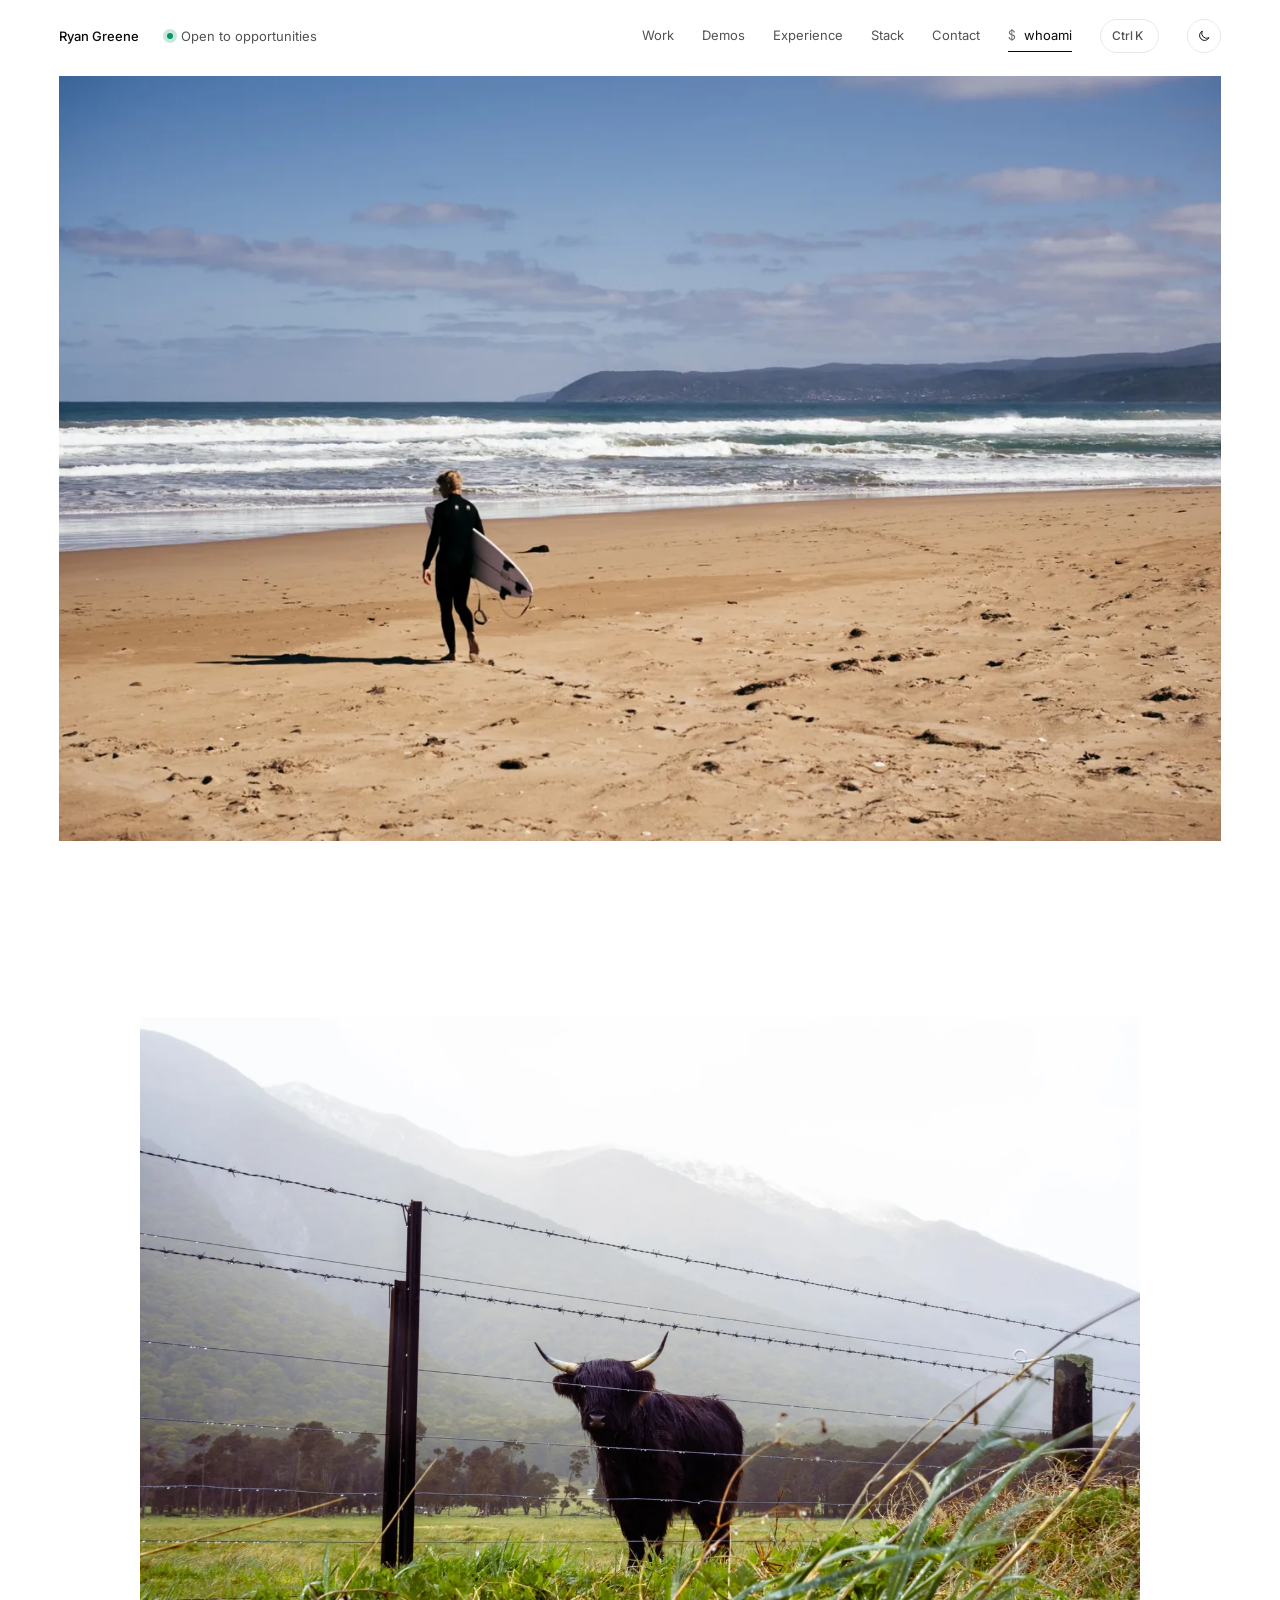
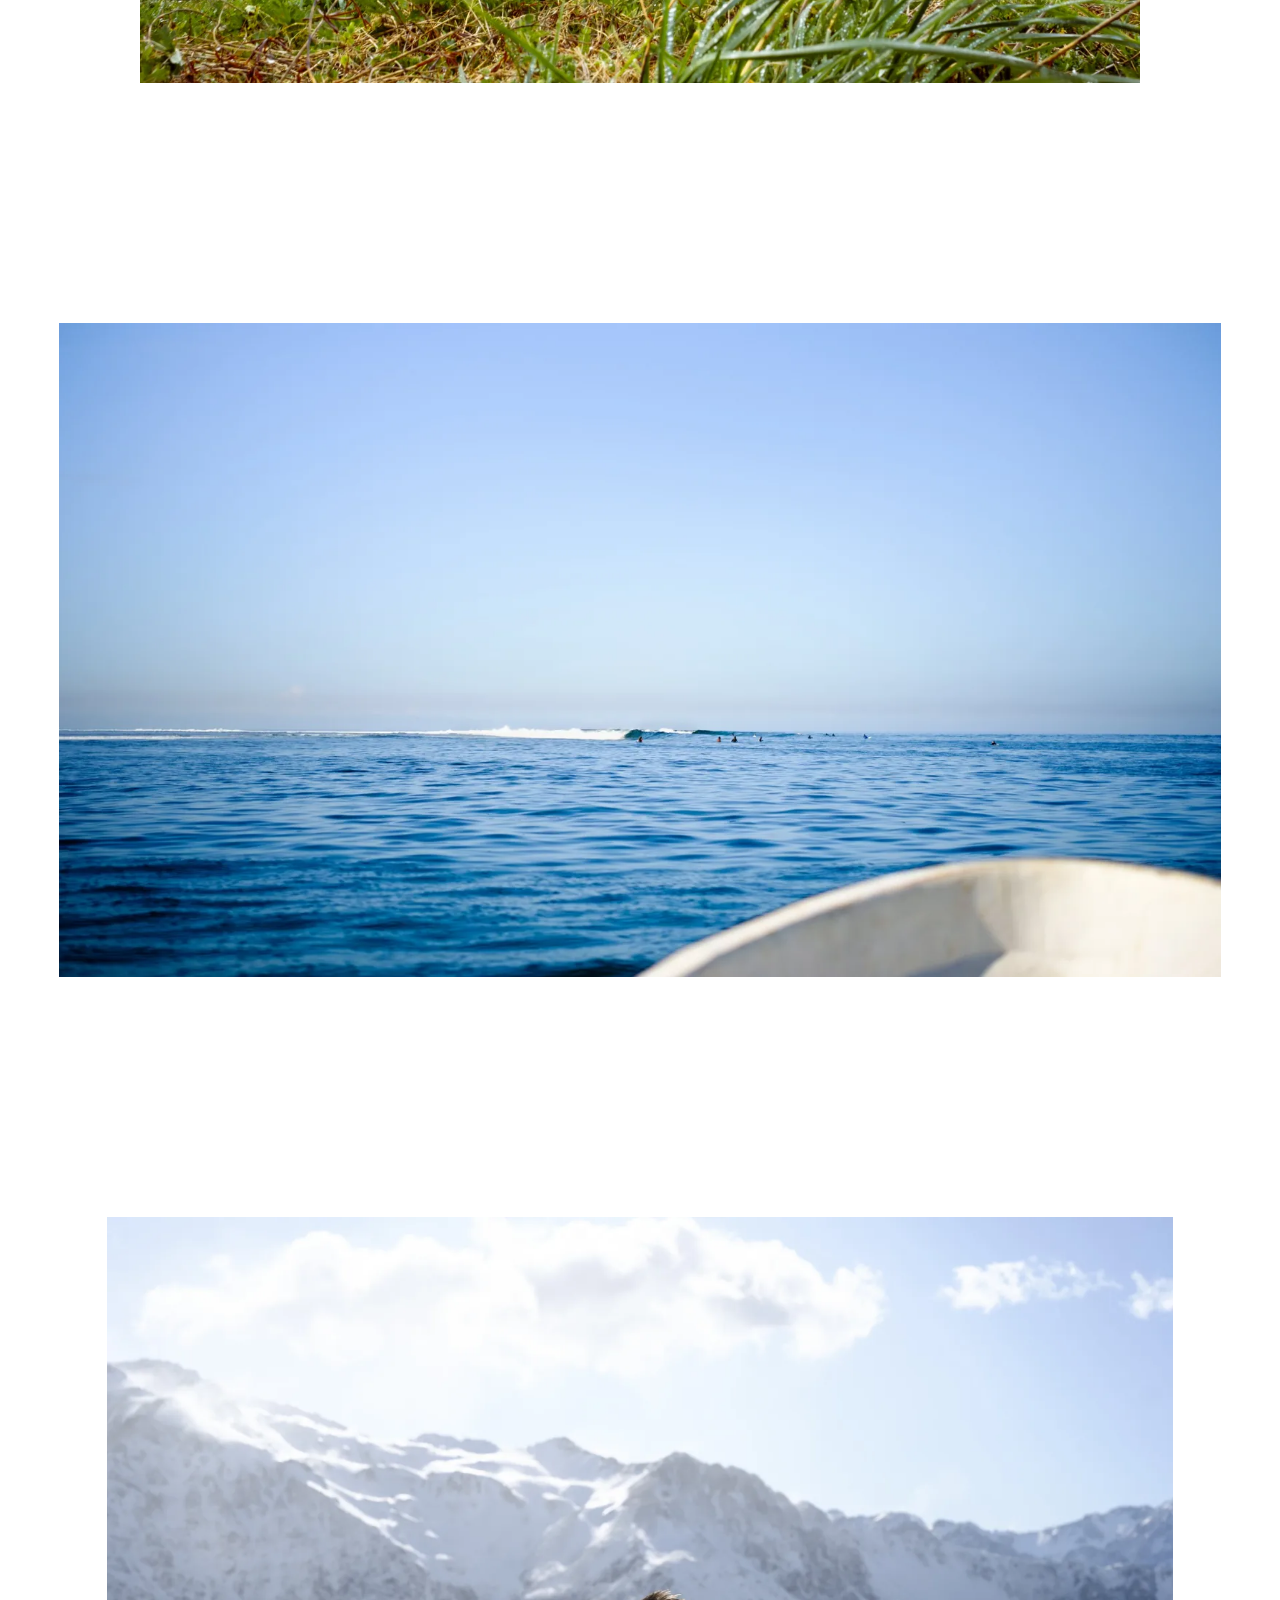
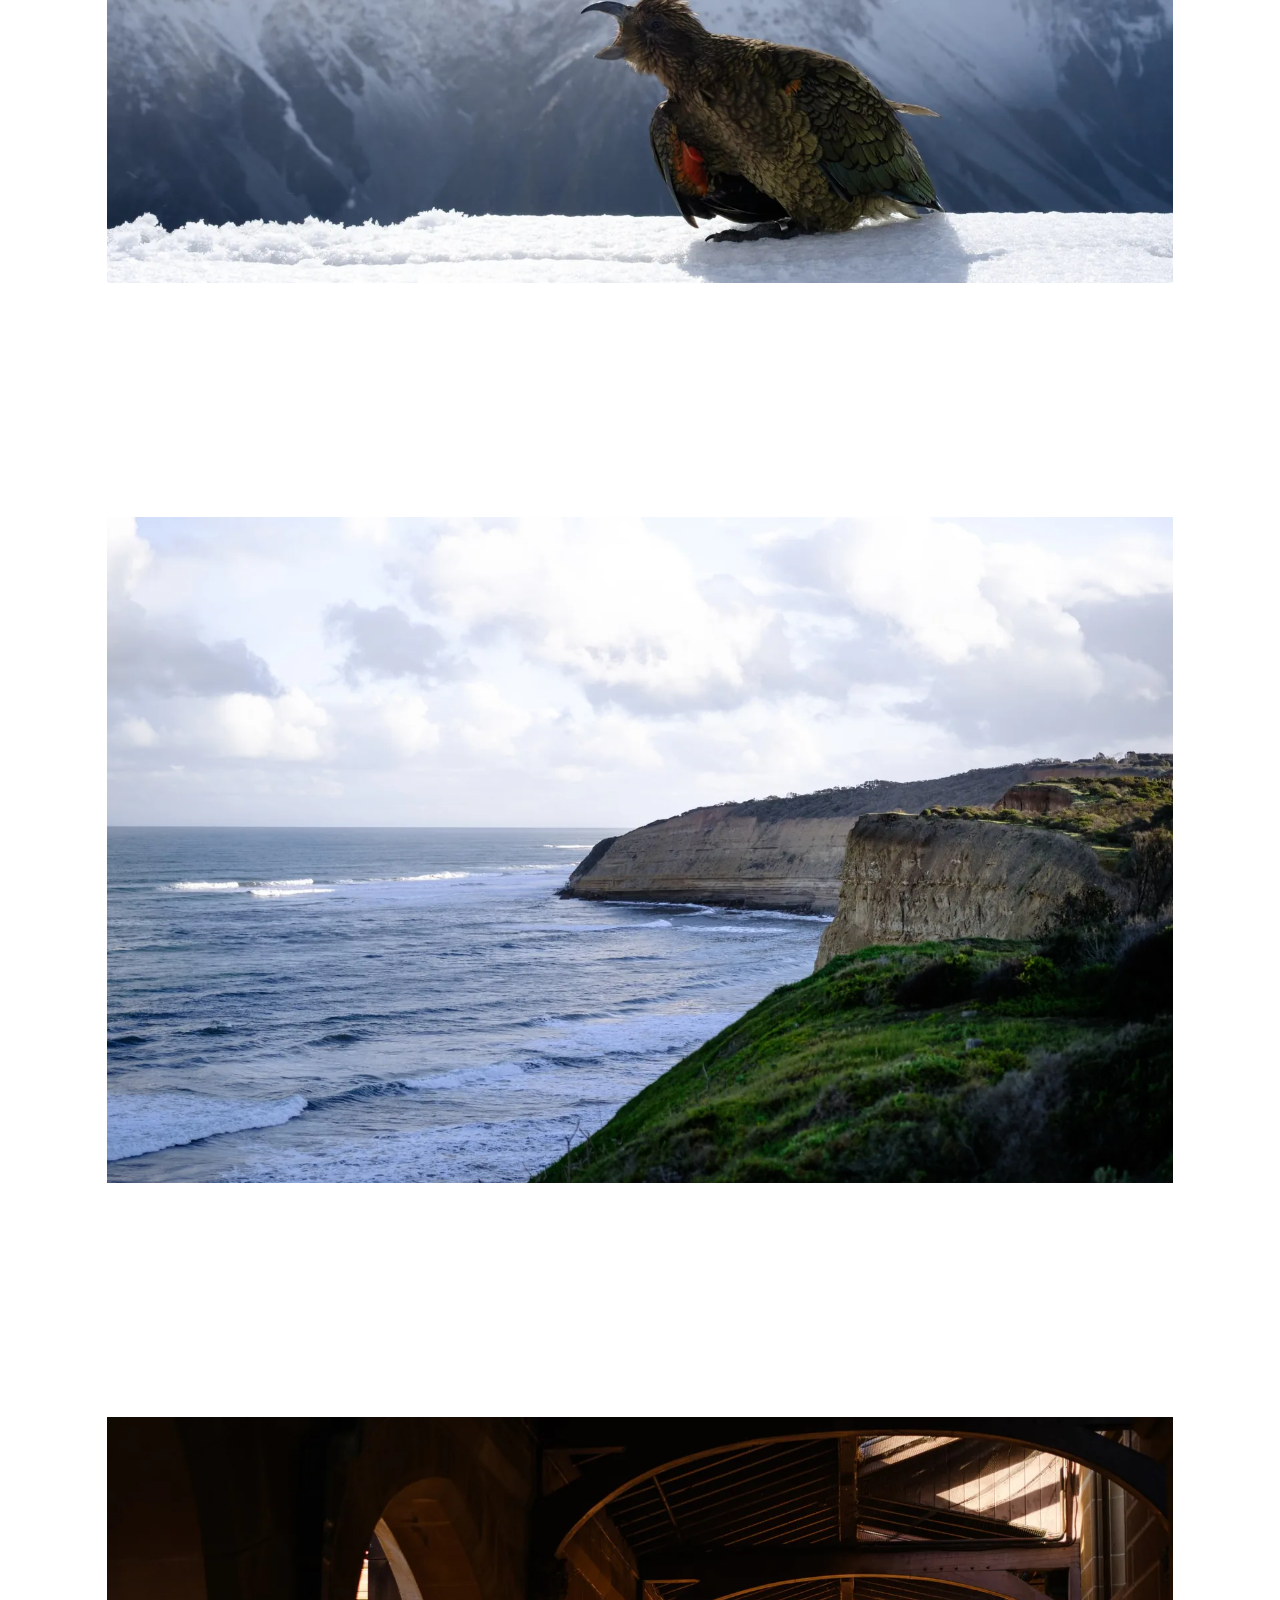
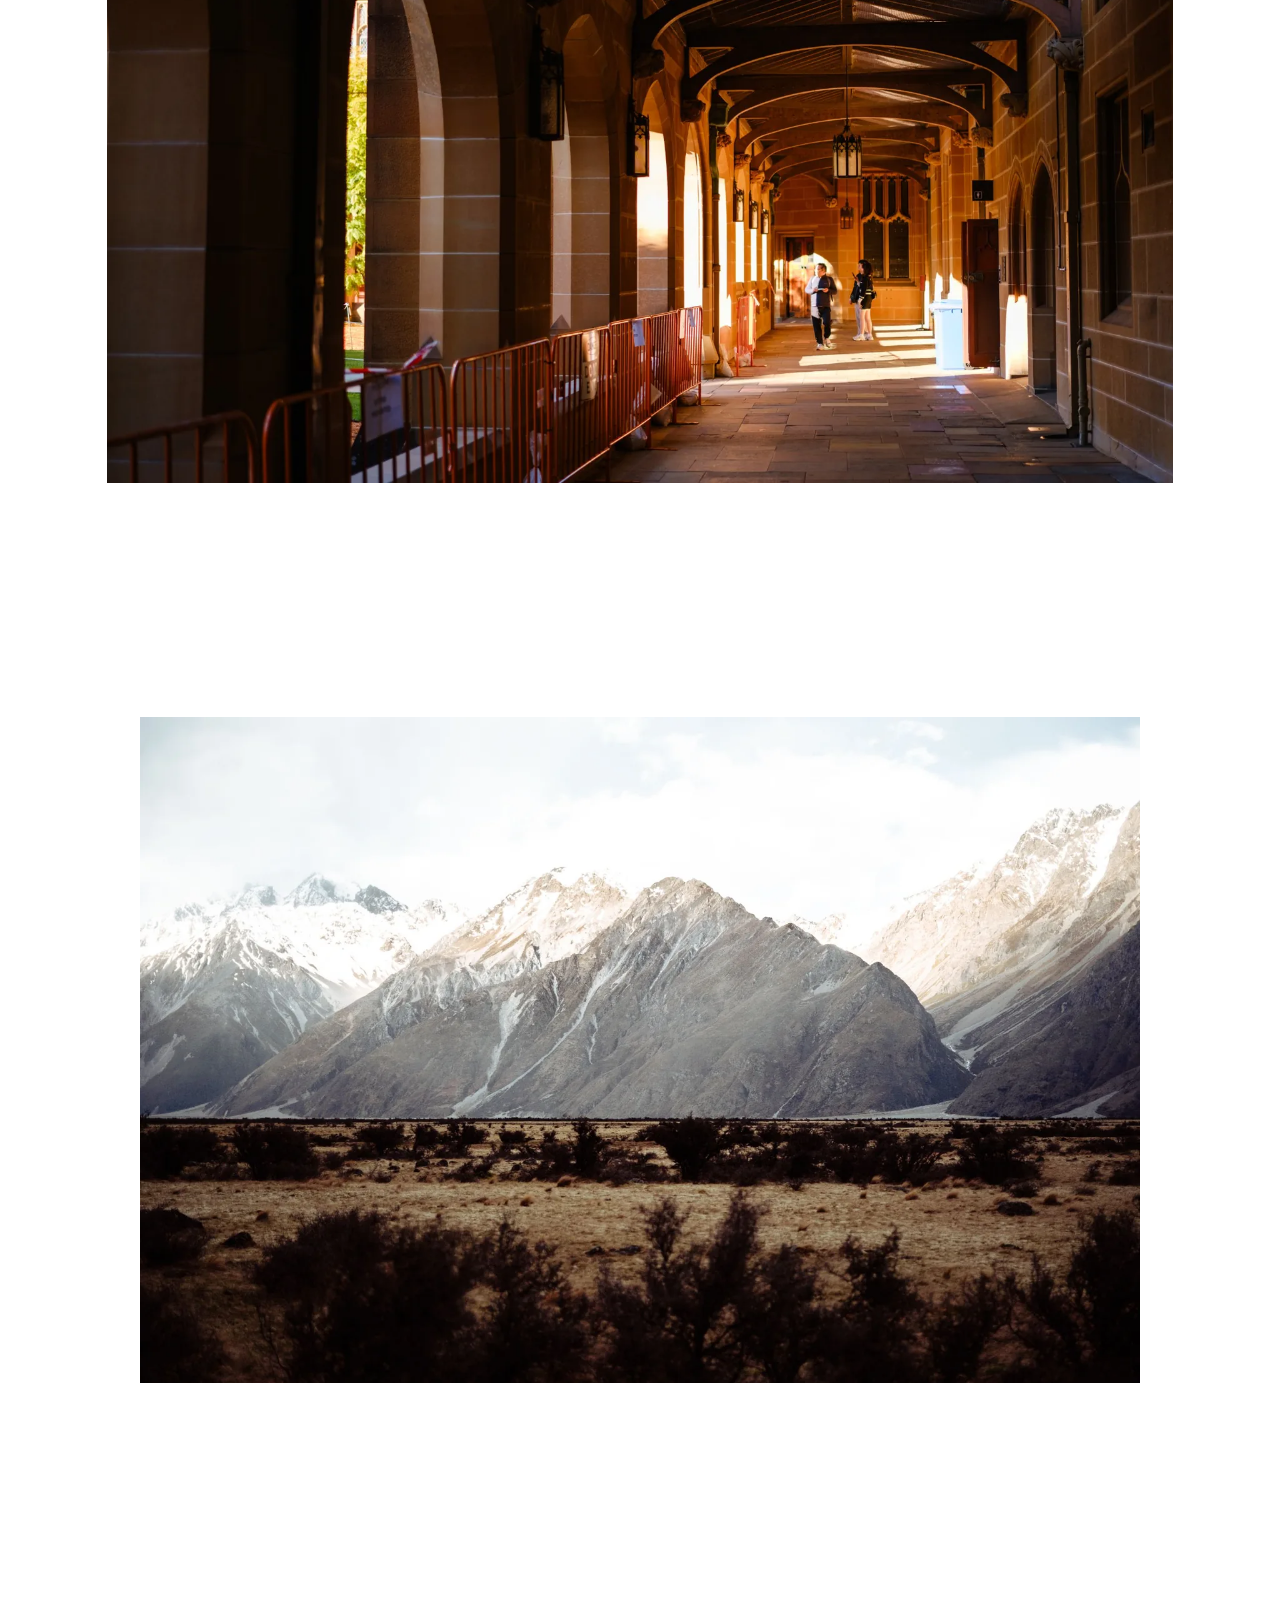
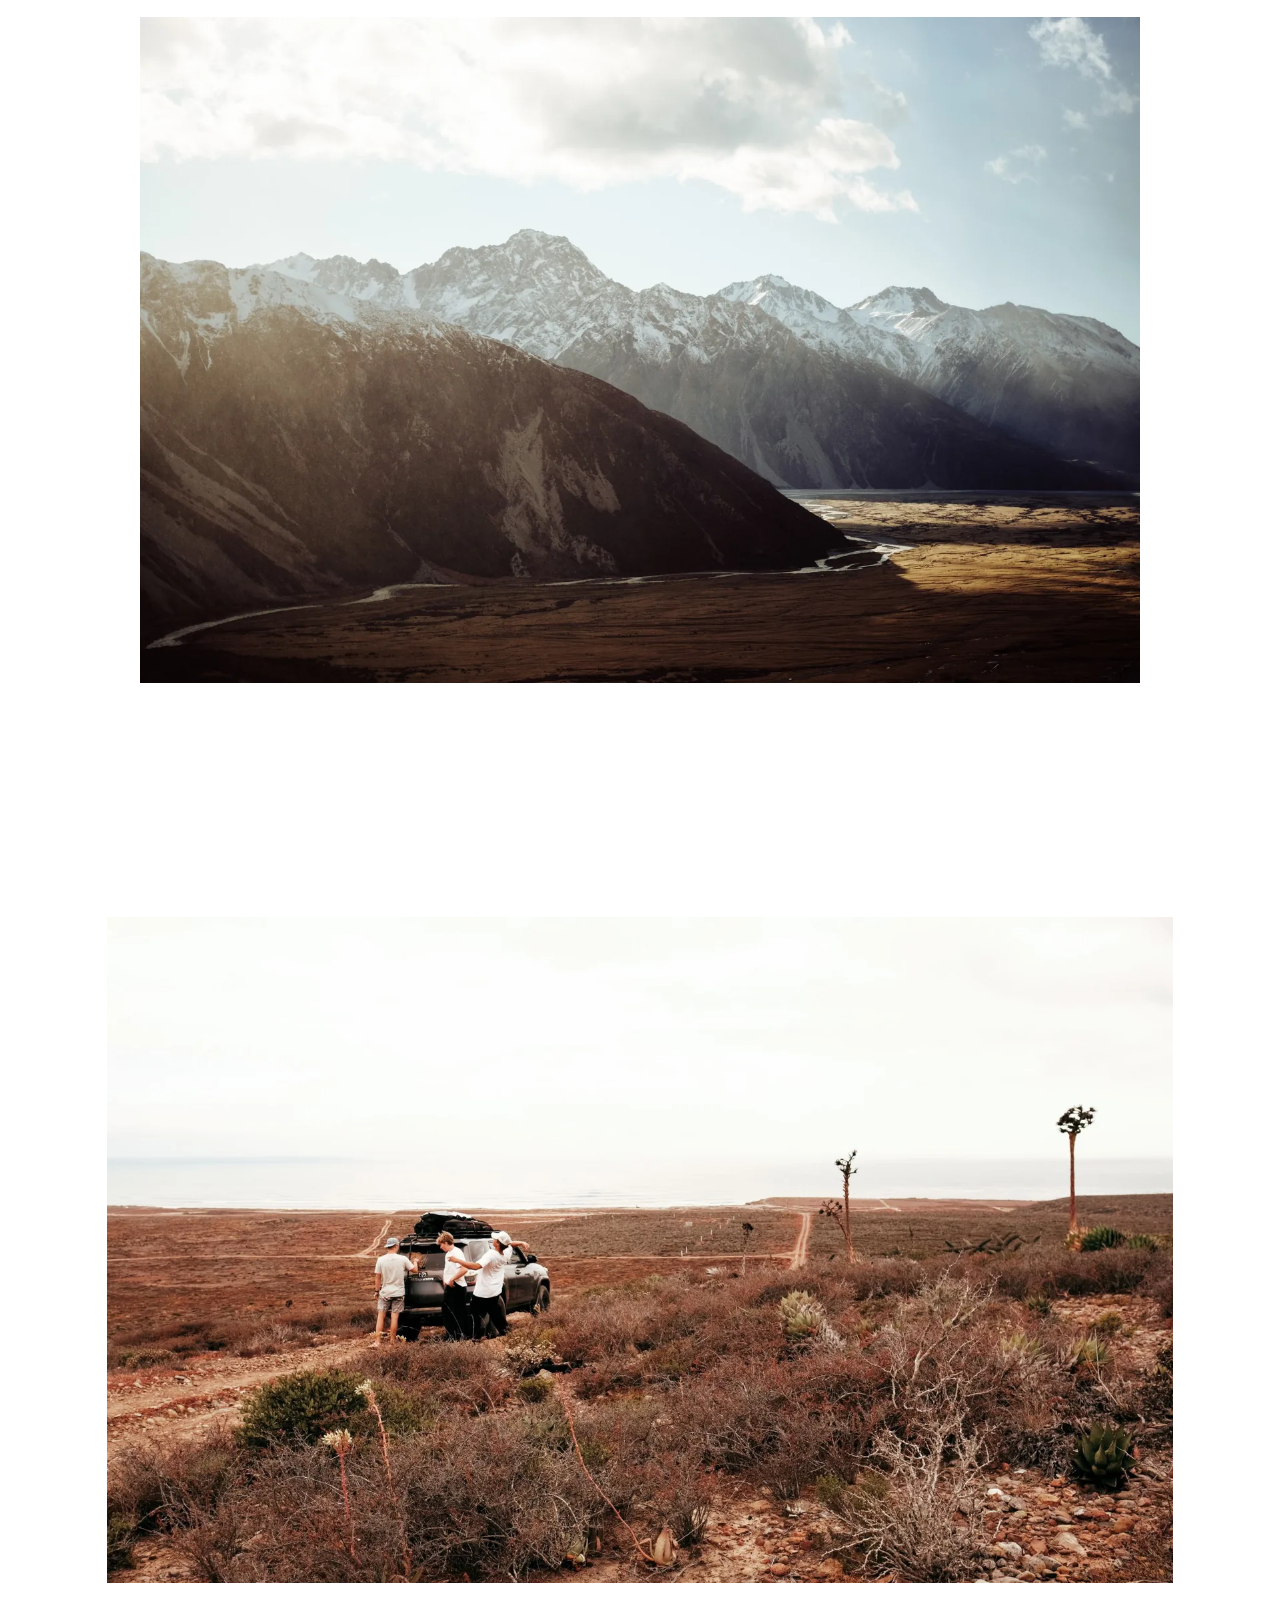
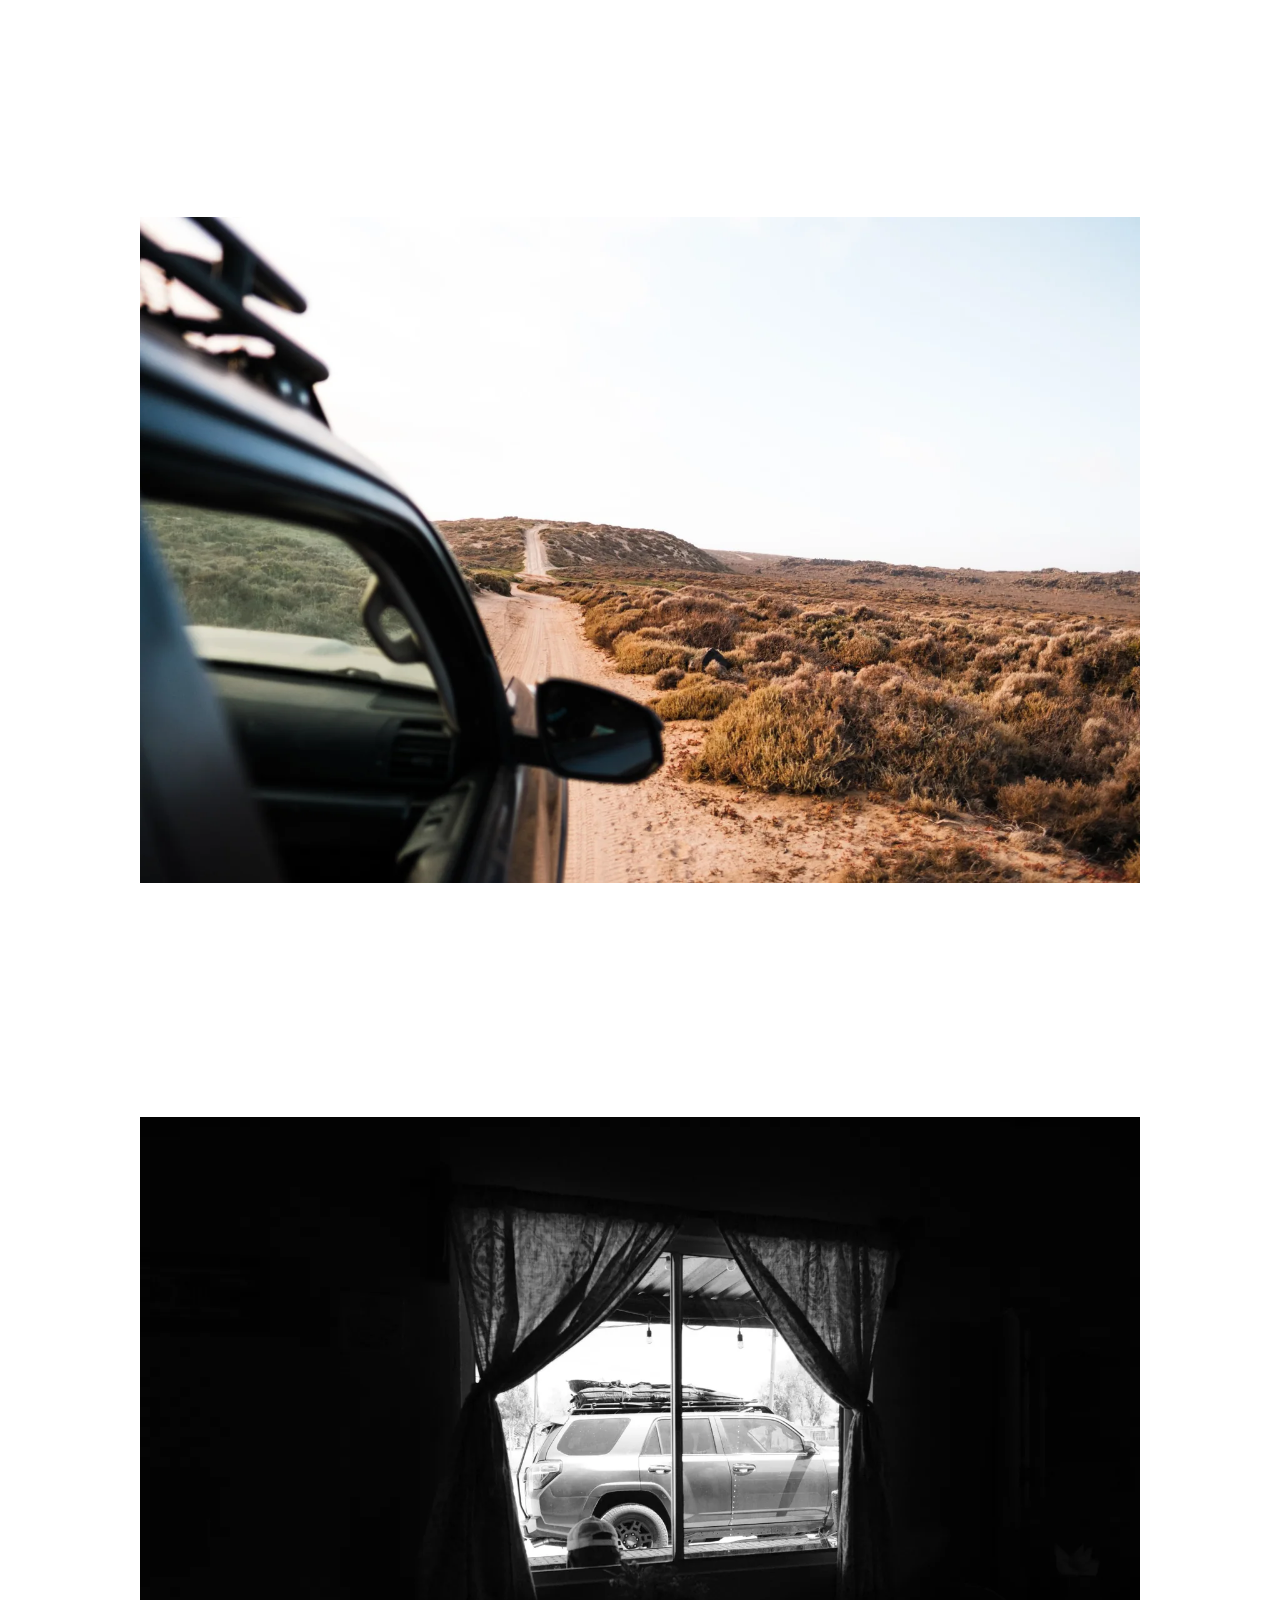
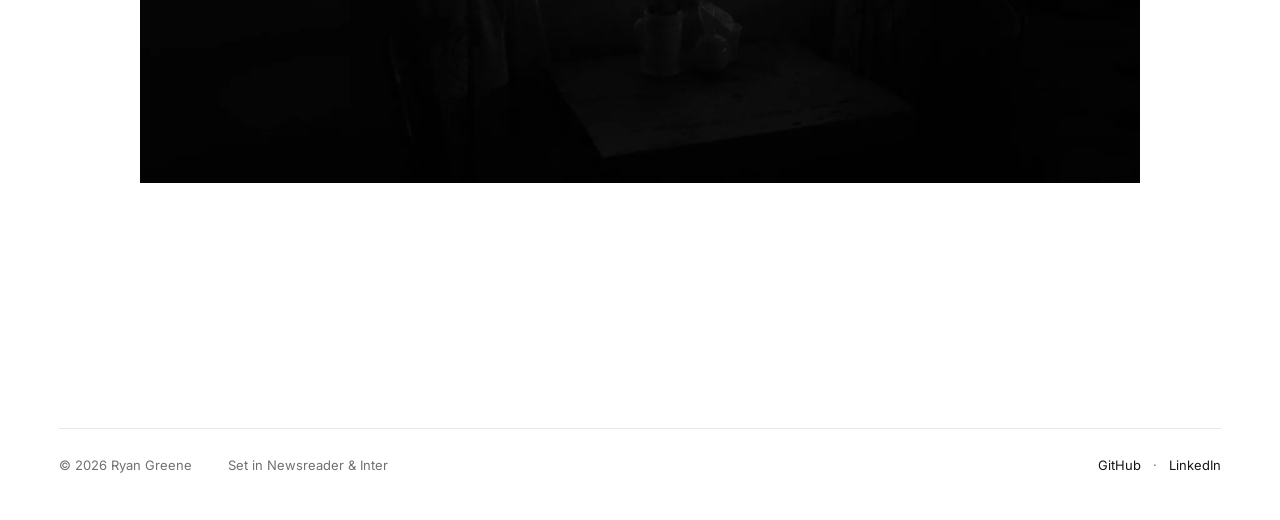
==== commit e5d5e65b: "Revert to 7d15dd3; footer fixes; whoami: photos only, one to a screen; $ prompt on the whoami link; " ====
--- a/whoami.html
+++ b/whoami.html
@@ -24,7 +24,7 @@
   <link rel="preconnect" href="https://fonts.googleapis.com">
   <link rel="preconnect" href="https://fonts.gstatic.com" crossorigin>
   <link rel="stylesheet" href="https://fonts.googleapis.com/css2?family=DM+Mono:wght@400;500&family=Inter:wght@400;500&family=Newsreader:ital,opsz,wght@0,6..72,400;1,6..72,400&display=swap">
-  <link rel="stylesheet" href="assets/site.css?v=0f33dba8">
+  <link rel="stylesheet" href="assets/site.css?v=117d26cf">
   <script>
     // Runs before first paint: mark JS as available and apply a saved dark theme without a flash of white
     document.documentElement.classList.add('js');
@@ -70,7 +70,7 @@
           <li><a class="nav-link" href="index.html#experience" data-key="3">Experience</a></li>
           <li><a class="nav-link" href="index.html#stack" data-key="4">Stack</a></li>
           <li><a class="nav-link" href="index.html#contact" data-key="5">Contact</a></li>
-          <li><a class="nav-link" href="whoami.html" data-key="6" aria-current="page">whoami</a></li>
+          <li><a class="nav-link" href="whoami.html" data-key="6" aria-current="page"><span class="nav-dollar" aria-hidden="true">$ </span>whoami</a></li>
         </ul>
       </nav>
       <button class="tb-btn theme-toggle" type="button" aria-label="Switch to dark theme"><svg class="i-moon" aria-hidden="true"><use href="#i-moon"/></svg><svg class="i-sun" aria-hidden="true"><use href="#i-sun"/></svg></button>
@@ -79,28 +79,48 @@
   </header>
 
   <div class="page">
-    <main class="cs who" id="main" tabindex="-1">
-      <header class="who-head">
-        <p class="who-label">$ whoami</p>
-        <h1>Ryan Greene</h1>
+    <main class="who" id="main" tabindex="-1">
+      <!-- No words on this page: it opens on the photo of me, set in like a print, and the rest of the
+           photos follow, one to a screen. The heading is there for screen readers only. -->
+      <header class="who-hero">
+        <h1 class="sr-only">whoami</h1>
+        <div class="who-frame">
+          <img src="img/whoami/beach-surfer-2000.webp" srcset="img/whoami/beach-surfer-800.webp 800w, img/whoami/beach-surfer-1600.webp 1600w, img/whoami/beach-surfer-2000.webp 2000w" sizes="100vw" alt="A surfer in a wetsuit walking along an empty beach with a board under one arm" width="2000" height="1125" fetchpriority="high" decoding="async">
+        </div>
       </header>
-
-      <!-- The photos, in rows that fill the width: every photo in a row shares its height, and
-           --ar (width / height) sets how much room it takes. Each comes in 800, 1600 and 2000 px
-           wide webp files in img/whoami/, and any of them opens full screen (site.js). -->
-      <section class="lib" aria-label="Photos">
-        <button class="who-zoom" type="button" data-i="0" style="--ar: 2000 / 1125"><img src="img/whoami/beach-surfer-1600.webp" srcset="img/whoami/beach-surfer-800.webp 800w, img/whoami/beach-surfer-1600.webp 1600w, img/whoami/beach-surfer-2000.webp 2000w" sizes="(max-width: 40rem) 100vw, 34vw" alt="A surfer in a wetsuit walking along an empty beach with a board under one arm" width="2000" height="1125" fetchpriority="high" decoding="async"></button>
-        <button class="who-zoom" type="button" data-i="1" style="--ar: 2000 / 1333"><img src="img/whoami/highland-cow-1600.webp" srcset="img/whoami/highland-cow-800.webp 800w, img/whoami/highland-cow-1600.webp 1600w, img/whoami/highland-cow-2000.webp 2000w" sizes="(max-width: 40rem) 100vw, 34vw" alt="A Highland cow behind a wire fence in a misty green valley" width="2000" height="1333" fetchpriority="high" decoding="async"></button>
-        <button class="who-zoom" type="button" data-i="2" style="--ar: 2000 / 1125"><img src="img/whoami/reef-boat-1600.webp" srcset="img/whoami/reef-boat-800.webp 800w, img/whoami/reef-boat-1600.webp 1600w, img/whoami/reef-boat-2000.webp 2000w" sizes="(max-width: 40rem) 100vw, 34vw" alt="Surfers waiting at a reef break, seen from the bow of a boat" width="2000" height="1125" fetchpriority="high" decoding="async"></button>
-        <button class="who-zoom" type="button" data-i="3" style="--ar: 2000 / 1250"><img src="img/whoami/kea-1600.webp" srcset="img/whoami/kea-800.webp 800w, img/whoami/kea-1600.webp 1600w, img/whoami/kea-2000.webp 2000w" sizes="(max-width: 40rem) 100vw, 34vw" alt="A kea calling from a snowy ledge in front of mountains" width="2000" height="1250" loading="lazy" decoding="async"></button>
-        <button class="who-zoom" type="button" data-i="4" style="--ar: 2000 / 1250"><img src="img/whoami/coast-cliffs-1600.webp" srcset="img/whoami/coast-cliffs-800.webp 800w, img/whoami/coast-cliffs-1600.webp 1600w, img/whoami/coast-cliffs-2000.webp 2000w" sizes="(max-width: 40rem) 100vw, 34vw" alt="Layered sea cliffs above a grey, wave-lined ocean" width="2000" height="1250" loading="lazy" decoding="async"></button>
-        <button class="who-zoom" type="button" data-i="5" style="--ar: 2000 / 1250"><img src="img/whoami/sandstone-cloister-1600.webp" srcset="img/whoami/sandstone-cloister-800.webp 800w, img/whoami/sandstone-cloister-1600.webp 1600w, img/whoami/sandstone-cloister-2000.webp 2000w" sizes="(max-width: 40rem) 100vw, 34vw" alt="Late sun through the arches of a sandstone cloister" width="2000" height="1250" loading="lazy" decoding="async"></button>
-        <button class="who-zoom" type="button" data-i="6" style="--ar: 2000 / 1333"><img src="img/whoami/mountain-plain-1600.webp" srcset="img/whoami/mountain-plain-800.webp 800w, img/whoami/mountain-plain-1600.webp 1600w, img/whoami/mountain-plain-2000.webp 2000w" sizes="(max-width: 40rem) 100vw, 34vw" alt="Snow-dusted mountains rising behind a dry, scrubby plain" width="2000" height="1333" loading="lazy" decoding="async"></button>
-        <button class="who-zoom" type="button" data-i="7" style="--ar: 2000 / 1333"><img src="img/whoami/river-valley-1600.webp" srcset="img/whoami/river-valley-800.webp 800w, img/whoami/river-valley-1600.webp 1600w, img/whoami/river-valley-2000.webp 2000w" sizes="(max-width: 40rem) 100vw, 34vw" alt="Sunlight across a braided river valley below snowy peaks" width="2000" height="1333" loading="lazy" decoding="async"></button>
-        <button class="who-zoom" type="button" data-i="8" style="--ar: 2000 / 1250"><img src="img/whoami/roadside-stop-1600.webp" srcset="img/whoami/roadside-stop-800.webp 800w, img/whoami/roadside-stop-1600.webp 1600w, img/whoami/roadside-stop-2000.webp 2000w" sizes="(max-width: 40rem) 100vw, 34vw" alt="Three friends at the back of a loaded truck on a desert track above the sea" width="2000" height="1250" loading="lazy" decoding="async"></button>
-        <button class="who-zoom" type="button" data-i="9" style="--ar: 2000 / 1333"><img src="img/whoami/dirt-road-1600.webp" srcset="img/whoami/dirt-road-800.webp 800w, img/whoami/dirt-road-1600.webp 1600w, img/whoami/dirt-road-2000.webp 2000w" sizes="(max-width: 40rem) 100vw, 34vw" alt="A sandy track through scrubland, seen past a truck’s side mirror" width="2000" height="1333" loading="lazy" decoding="async"></button>
-        <button class="who-zoom" type="button" data-i="10" style="--ar: 2000 / 1333"><img src="img/whoami/window-truck-1600.webp" srcset="img/whoami/window-truck-800.webp 800w, img/whoami/window-truck-1600.webp 1600w, img/whoami/window-truck-2000.webp 2000w" sizes="(max-width: 40rem) 100vw, 34vw" alt="Black and white: a truck with boards on the roof, framed by a curtained window" width="2000" height="1333" loading="lazy" decoding="async"></button>
-      </section>
+      <!-- The photos, one to a screen: each sits centred in its own "room" at the largest size that fits
+           (--ar is its width / height). Scrolling settles on each in turn.
+           Each comes in 800, 1600 and 2000 px wide webp files in img/whoami/. -->
+      <figure class="room" style="--ar: 2000 / 1333">
+        <img src="img/whoami/highland-cow-1600.webp" srcset="img/whoami/highland-cow-800.webp 800w, img/whoami/highland-cow-1600.webp 1600w, img/whoami/highland-cow-2000.webp 2000w" sizes="(max-width: 40rem) 100vw, 82vw" alt="A Highland cow behind a wire fence in a misty green valley" width="2000" height="1333" loading="lazy" decoding="async">
+      </figure>
+      <figure class="room" style="--ar: 2000 / 1125">
+        <img src="img/whoami/reef-boat-1600.webp" srcset="img/whoami/reef-boat-800.webp 800w, img/whoami/reef-boat-1600.webp 1600w, img/whoami/reef-boat-2000.webp 2000w" sizes="(max-width: 40rem) 100vw, 82vw" alt="Surfers waiting at a reef break, seen from the bow of a boat" width="2000" height="1125" loading="lazy" decoding="async">
+      </figure>
+      <figure class="room" style="--ar: 2000 / 1250">
+        <img src="img/whoami/kea-1600.webp" srcset="img/whoami/kea-800.webp 800w, img/whoami/kea-1600.webp 1600w, img/whoami/kea-2000.webp 2000w" sizes="(max-width: 40rem) 100vw, 82vw" alt="A kea calling from a snowy ledge in front of mountains" width="2000" height="1250" loading="lazy" decoding="async">
+      </figure>
+      <figure class="room" style="--ar: 2000 / 1250">
+        <img src="img/whoami/coast-cliffs-1600.webp" srcset="img/whoami/coast-cliffs-800.webp 800w, img/whoami/coast-cliffs-1600.webp 1600w, img/whoami/coast-cliffs-2000.webp 2000w" sizes="(max-width: 40rem) 100vw, 82vw" alt="Layered sea cliffs above a grey, wave-lined ocean" width="2000" height="1250" loading="lazy" decoding="async">
+      </figure>
+      <figure class="room" style="--ar: 2000 / 1250">
+        <img src="img/whoami/sandstone-cloister-1600.webp" srcset="img/whoami/sandstone-cloister-800.webp 800w, img/whoami/sandstone-cloister-1600.webp 1600w, img/whoami/sandstone-cloister-2000.webp 2000w" sizes="(max-width: 40rem) 100vw, 82vw" alt="Late sun through the arches of a sandstone cloister" width="2000" height="1250" loading="lazy" decoding="async">
+      </figure>
+      <figure class="room" style="--ar: 2000 / 1333">
+        <img src="img/whoami/mountain-plain-1600.webp" srcset="img/whoami/mountain-plain-800.webp 800w, img/whoami/mountain-plain-1600.webp 1600w, img/whoami/mountain-plain-2000.webp 2000w" sizes="(max-width: 40rem) 100vw, 82vw" alt="Snow-dusted mountains rising behind a dry, scrubby plain" width="2000" height="1333" loading="lazy" decoding="async">
+      </figure>
+      <figure class="room" style="--ar: 2000 / 1333">
+        <img src="img/whoami/river-valley-1600.webp" srcset="img/whoami/river-valley-800.webp 800w, img/whoami/river-valley-1600.webp 1600w, img/whoami/river-valley-2000.webp 2000w" sizes="(max-width: 40rem) 100vw, 82vw" alt="Sunlight across a braided river valley below snowy peaks" width="2000" height="1333" loading="lazy" decoding="async">
+      </figure>
+      <figure class="room" style="--ar: 2000 / 1250">
+        <img src="img/whoami/roadside-stop-1600.webp" srcset="img/whoami/roadside-stop-800.webp 800w, img/whoami/roadside-stop-1600.webp 1600w, img/whoami/roadside-stop-2000.webp 2000w" sizes="(max-width: 40rem) 100vw, 82vw" alt="Three friends at the back of a loaded truck on a desert track above the sea" width="2000" height="1250" loading="lazy" decoding="async">
+      </figure>
+      <figure class="room" style="--ar: 2000 / 1333">
+        <img src="img/whoami/dirt-road-1600.webp" srcset="img/whoami/dirt-road-800.webp 800w, img/whoami/dirt-road-1600.webp 1600w, img/whoami/dirt-road-2000.webp 2000w" sizes="(max-width: 40rem) 100vw, 82vw" alt="A sandy track through scrubland, seen past a truck’s side mirror" width="2000" height="1333" loading="lazy" decoding="async">
+      </figure>
+      <figure class="room" style="--ar: 2000 / 1333">
+        <img src="img/whoami/window-truck-1600.webp" srcset="img/whoami/window-truck-800.webp 800w, img/whoami/window-truck-1600.webp 1600w, img/whoami/window-truck-2000.webp 2000w" sizes="(max-width: 40rem) 100vw, 82vw" alt="Black and white: a truck with boards on the roof, framed by a curtained window" width="2000" height="1333" loading="lazy" decoding="async">
+      </figure>
     </main>
 
     <footer class="site-foot site-foot--home">
@@ -114,6 +134,6 @@
     </footer>
   </div>
 
-  <script src="assets/site.js?v=0f33dba8"></script>
+  <script src="assets/site.js?v=117d26cf"></script>
 </body>
 </html>
--- a/assets/site.css
+++ b/assets/site.css
@@ -347,7 +347,7 @@
 @container (min-width: 36rem) { .skill-row { grid-template-columns: 14rem minmax(0, 1fr); } }   /* room for the longest label on one line */
 
 .site-foot { display: grid; justify-items: center; gap: 12px; padding: 16px 0 32px; color: var(--muted); text-align: center; }
-.site-foot nav { display: flex; align-items: baseline; gap: 16px; }
+.site-foot nav { display: flex; align-items: baseline; gap: 16px; }   /* the dot sits on the links' line, not at the top */
 .site-foot a { display: inline-block; padding-block: 4px; color: var(--text); text-decoration: none; transition: color 0.3s var(--ease); }
 .site-foot a:hover { color: var(--text-2); }
 
@@ -389,7 +389,7 @@
 .prose figure img { display: block; width: 100%; height: auto; border: 1px solid var(--line); border-radius: 10px; }
 .prose figcaption { margin-top: 8px; font-size: var(--fs-sm); color: var(--muted); }
 /* Charts drawn for both themes: show the one that matches the site's */
-.prose .chart img { border: 0; border-radius: 0; }
+.prose .chart img { padding: 14px 16px; background: var(--card); }
 .chart .only-dark { display: none; }
 :root[data-theme="dark"] .chart .only-light { display: none; }
 :root[data-theme="dark"] .chart .only-dark { display: block; }
@@ -411,14 +411,14 @@
    ========================================================= */
 @media (prefers-reduced-motion: no-preference) {
   .js :where(
-    .ed-avatar, .ed-sentence, .ed-actions, .ed-facts, .ed-head, .ed-body, .works > li, .site-foot--home,
-    .cs-head > *, .cs-cover, .cs-facts, .cs-metrics, .cs-body, .cs-next, .who-head, .lib > .who-zoom
+    .ed-avatar, .ed-sentence, .ed-actions, .ed-head, .ed-body, .works > li, .site-foot--home,
+    .cs-head > *, .cs-cover, .cs-facts, .cs-metrics, .cs-body, .cs-next, .who-hero, .room
   ) { opacity: 0; }
 
   /* If site.js never runs, show everything after a moment rather than leaving it hidden */
   .js:not(.motion) :where(
-    .ed-avatar, .ed-sentence, .ed-actions, .ed-facts, .ed-head, .ed-body, .works > li, .site-foot--home,
-    .cs-head > *, .cs-cover, .cs-facts, .cs-metrics, .cs-body, .cs-next, .who-head, .lib > .who-zoom
+    .ed-avatar, .ed-sentence, .ed-actions, .ed-head, .ed-body, .works > li, .site-foot--home,
+    .cs-head > *, .cs-cover, .cs-facts, .cs-metrics, .cs-body, .cs-next, .who-hero, .room
   ) { animation: appear 0.01s 2s both; }
 
   .js .is-in { animation: appear 0.7s var(--appear-ease) var(--delay, 0s) both; }
@@ -435,7 +435,6 @@
   }
   .js .ed-sentence.is-wiped { opacity: 1; animation: none; }
   .ed-actions { --delay: 0.25s; }
-  .ed-facts { --delay: 0.4s; }
   .cs-head > :nth-child(2) { --delay: 0.05s; }
   .cs-head h1 { --delay: 0.1s; }
   .cs-lede { --delay: 0.18s; }
@@ -461,7 +460,7 @@
 ::view-transition-old(root), ::view-transition-new(root) { animation-duration: 0.28s; }
 /* Arriving from another page of the site: no replayed fade-ins, the cross-fade is the transition */
 html.js.nav-internal :where(.cs-head > *, .cs-cover, .cs-facts, .cs-metrics, .cs-body, .cs-next,
-  .ed-avatar, .ed-sentence, .ed-actions, .ed-facts, .ed-head, .ed-body, .works > li, .site-foot--home) { opacity: 1; animation: none; }
+  .ed-avatar, .ed-sentence, .ed-actions, .ed-head, .ed-body, .works > li, .site-foot--home) { opacity: 1; animation: none; }
 /* Titles carry across pages: a project's title in the list glides into its page's heading, "Next
    project" into the next page's, and the heading back into its row. Each page's heading is named
    inline; site.js names the clicked title as you leave, and the row as you arrive back home. */
@@ -547,19 +546,7 @@
 }
 .ed-actions { display: flex; flex-wrap: wrap; gap: 10px; margin-top: clamp(28px, 3.4vw, 44px); }
 .ed-actions .btn { flex: none; min-height: 44px; padding-inline: 20px; border-radius: 999px; box-shadow: none; }
-.ed-facts {
-  display: grid; grid-template-columns: repeat(3, minmax(0, 1fr)); gap: 18px var(--gap); margin: clamp(56px, 7vw, 104px) 0 0;
-  padding-top: 22px; border-top: 1px solid var(--strong);
-}
-.ed-facts dt { font: 400 var(--fs-sm)/1.4 var(--font); color: var(--muted); }
-.ed-facts dd { margin-top: 4px; font-size: var(--fs-sm); color: var(--text); }
 .ny-time { margin-left: 6px; color: var(--muted); font-variant-numeric: tabular-nums; }
-@media (max-width: 40rem) {
-  /* Phones: one fact per line, the label beside its value */
-  .ed-facts { grid-template-columns: minmax(0, 1fr); gap: 12px; }
-  .ed-facts > div { display: grid; grid-template-columns: 7rem minmax(0, 1fr); align-items: baseline; gap: 12px; }
-  .ed-facts dd { margin-top: 0; }
-}
 
 /* Sections: label in the margin, content from column four */
 .ed-section { padding-top: var(--s-section); }
@@ -580,17 +567,18 @@
 /* Selected work */
 .works { margin: 0; padding: 0; list-style: none; }
 .work {
-  display: grid; grid-template-columns: minmax(0, 1fr) auto 3.5rem 20px; grid-template-rows: auto auto; column-gap: 20px; row-gap: 6px; align-items: baseline;
+  display: grid; grid-template-columns: 3rem minmax(0, 1fr) auto 3.5rem 20px; grid-template-rows: auto auto; column-gap: 20px; row-gap: 6px; align-items: baseline;
   padding: 26px 0 24px; border-bottom: 1px solid var(--line); color: var(--text); text-decoration: none;
   transition: opacity 0.6s var(--ease), border-color 0.6s var(--ease);
 }
-.work-t { grid-column: 1; grid-row: 1; font: 400 var(--t-title)/1.08 var(--display); font-optical-sizing: auto; letter-spacing: -0.02em; color: var(--strong); transition: translate 0.9s var(--appear-ease); }
-.work-d { grid-column: 1; grid-row: 2; font-size: var(--fs-sm); color: var(--text-2); }
-.work-k { grid-column: 2; }
-.work-y { grid-column: 3; }
+.work-n { grid-column: 1; grid-row: 1 / 3; font: 400 var(--fs-xs) var(--mono); color: var(--muted); font-variant-numeric: tabular-nums; }
+.work-t { grid-column: 2; grid-row: 1; font: 400 var(--t-title)/1.08 var(--display); font-optical-sizing: auto; letter-spacing: -0.02em; color: var(--strong); transition: translate 0.9s var(--appear-ease); }
+.work-d { grid-column: 2; grid-row: 2; font-size: var(--fs-sm); color: var(--text-2); }
+.work-k { grid-column: 3; }
+.work-y { grid-column: 4; }
 .work-k, .work-y { grid-row: 1; font: 400 var(--fs-xs) var(--mono); color: var(--muted); white-space: nowrap; }
 .work-y { text-align: right; font-variant-numeric: tabular-nums; }
-.work-go { grid-column: 4; grid-row: 1; width: 16px; height: 16px; color: var(--strong); rotate: -45deg; opacity: 0; translate: -6px 6px; transition: opacity 0.3s var(--ease), translate 0.4s var(--appear-ease); }
+.work-go { grid-column: 5; grid-row: 1; width: 16px; height: 16px; color: var(--strong); rotate: -45deg; opacity: 0; translate: -6px 6px; transition: opacity 0.3s var(--ease), translate 0.4s var(--appear-ease); }
 @media (hover: hover) {
   .works:has(.work:hover) .work:not(:hover) { opacity: 0.42; }
   .work:hover { border-bottom-color: var(--strong); }
@@ -599,8 +587,8 @@
 }
 .work:focus-visible { outline-offset: 4px; }
 @media (max-width: 40rem) {
-  .work { grid-template-columns: minmax(0, 1fr); padding: 20px 0 18px; }
-  .work-k { grid-column: 1; grid-row: 3; }
+  .work { grid-template-columns: 2rem minmax(0, 1fr); padding: 20px 0 18px; }
+  .work-k { grid-column: 2; grid-row: 3; }
   .work-y, .work-go { display: none; }
 }
 .ed-more { display: inline-flex; align-items: center; gap: 8px; margin-top: 20px; padding-block: 4px; font-size: var(--fs-sm); color: var(--text-2); text-decoration: none; }
@@ -608,22 +596,22 @@
 .ed-more:hover { color: var(--strong); }
 .ed-more:hover svg { translate: 2px -2px; }
 
-/* Demos: the picker on the left, one live demo at a time on the right, under the section's rule */
-.demo-box { display: grid; grid-template-columns: minmax(0, 4fr) minmax(0, 7fr); }
-.demo-picker { display: flex; flex-direction: column; }
+/* Demos: one framed panel; the picker on the left, one live demo at a time on the right */
+.demo-box { display: grid; grid-template-columns: minmax(0, 4fr) minmax(0, 7fr); margin-top: 28px; border: 1px solid var(--line); border-radius: 20px; overflow: hidden; }
+.demo-picker { display: flex; flex-direction: column; border-right: 1px solid var(--line); }
 .demo-picker > * {
-  display: grid; gap: 6px; padding: 22px 28px 22px 0; border: 0; border-bottom: 1px solid var(--line); background: none;
-  font: inherit; color: var(--text); text-align: left; text-decoration: none; cursor: pointer;
-}
-.demo-picker [aria-selected="false"] .pick-t { color: var(--muted); transition: color 0.25s var(--ease); }
-.demo-picker [aria-selected="false"]:hover .pick-t { color: var(--strong); }
+  display: grid; gap: 6px; padding: 22px 24px; border: 0; border-bottom: 1px solid var(--line); background: none;
+  font: inherit; color: var(--text); text-align: left; text-decoration: none; cursor: pointer; transition: background-color 0.25s var(--ease);
+}
+.demo-picker > :hover { background: rgb(128 128 128 / 0.05); }
+.demo-picker [aria-selected="true"] { background: rgb(128 128 128 / 0.07); box-shadow: inset 2px 0 0 var(--strong); }
 .demo-picker [role="tab"]:focus-visible { outline-offset: -3px; }
 .pick-t { display: flex; align-items: center; gap: 8px; font: 400 var(--t-sub)/1.2 var(--display); letter-spacing: -0.015em; color: var(--strong); }
 .pick-t svg { width: 14px; height: 14px; rotate: -45deg; color: var(--muted); }
 .pick-d { font-size: var(--fs-sm); line-height: 1.5; color: var(--text-2); }
 .demo-picker > :last-child { border-bottom: 0; }
 @media (min-width: 56.01rem) { .demo-picker > :last-child { border-bottom: 1px solid var(--line); } }   /* the list ends on a rule; any spare height sits below it */
-.demo-stage { min-width: 0; padding: 22px 0 0 28px; }
+.demo-stage { min-width: 0; padding: 24px; }
 .demo-stage .demo[hidden] { display: none; }
 .demo-stage .panel { padding: 0; border: 0; background: none; }
 .demo-share { display: block; min-height: 32px; margin: 20px 0 0 auto; padding: 0 12px; border: 1px solid var(--line); border-radius: 999px; background: var(--bg); font: 500 var(--fs-xs) var(--font); color: var(--text); cursor: pointer; }
@@ -638,10 +626,11 @@
   .demo-picker [role="tab"] .pick-t { font-size: 1.25rem; }
   .demo-picker [role="tab"] .pick-d { display: none; }
   .demo-picker [role="tab"] + [role="tab"] { border-left: 1px solid var(--line); }
-  .demo-picker [aria-selected="true"] { box-shadow: inset 0 -2px 0 var(--strong); }
-  .pick-now { display: block; grid-column: 1 / -1; grid-row: 2; margin: 0; padding: 16px 0 0; font-size: var(--fs-sm); line-height: 1.5; color: var(--text-2); }
-  .demo-stage { grid-column: 1 / -1; grid-row: 3; padding: 16px 0 18px; }
-  .demo-picker .pick-ext { grid-column: 1 / -1; grid-row: 4; padding: 16px 0; border-top: 1px solid var(--line); border-bottom: 0; }
+  .demo-picker [aria-selected="true"] { background: none; box-shadow: inset 0 -2px 0 var(--strong); }
+  .demo-picker [aria-selected="false"] .pick-t { color: var(--muted); }
+  .pick-now { display: block; grid-column: 1 / -1; grid-row: 2; margin: 0; padding: 16px 18px 0; font-size: var(--fs-sm); line-height: 1.5; color: var(--text-2); }
+  .demo-stage { grid-column: 1 / -1; grid-row: 3; padding: 16px 18px 18px; }
+  .demo-picker .pick-ext { grid-column: 1 / -1; grid-row: 4; padding: 16px 18px; border-top: 1px solid var(--line); border-bottom: 0; }
   .demo-picker .pick-ext .pick-t { font-size: 1.125rem; }
 }
 /* dsa-cli demo: the pricer's layout, with a terminal where the chart would be */
@@ -650,9 +639,11 @@
 .seg button:focus-visible { outline: 2px solid var(--text); outline-offset: -2px; }
 .cli-term {
   container-type: inline-size; margin-top: 14px; padding: 12px 14px 14px; border: 1px solid #2a2a2e; border-radius: 12px;
-  background: #111113;
+  background: #111113; box-shadow: 0 16px 32px -20px rgb(0 0 0 / 0.5);
   --green: #34d399; --red: #f87171; --amber: #f3cf6b;   /* a terminal stays dark in both themes */
 }
+.cli-term .dots { display: flex; gap: 6px; margin-bottom: 10px; }
+.cli-term .dots i { width: 8px; height: 8px; border-radius: 50%; background: #3a3a3e; }
 .cli-screen { height: calc(13 * 1.6em); overflow: hidden; overflow-x: auto; scrollbar-width: none; font: 400 clamp(11px, 2.75cqi, 11.5px)/1.6 var(--mono); color: #d6d6d8; }   /* long lines scroll sideways rather than shrink */
 .cli-screen::-webkit-scrollbar { display: none; }
 @media (max-width: 40rem) {
@@ -760,10 +751,8 @@
 /* Contact */
 .ed-contact .ed-body { padding-top: 44px; }
 .ed-big { font: 400 calc(var(--t-display) * 1.5)/0.95 var(--display); font-optical-sizing: auto; letter-spacing: -0.035em; color: var(--strong); }
+.ed-big em { font-style: italic; }
 .ed-contact-text { max-width: 30rem; margin-top: 22px; font-size: var(--t-lead); line-height: 1.5; color: var(--text-2); }
-.ed-elsewhere { margin-top: 28px; font-size: var(--fs-sm); color: var(--muted); }
-.ed-elsewhere a { color: var(--text); text-underline-offset: 3px; }
-.ed-elsewhere a:hover { color: var(--strong); }
 .ed-email { display: flex; flex-wrap: wrap; align-items: center; gap: 14px 20px; margin-top: 30px; }
 .ed-email a {
   display: inline-flex; align-items: center; gap: 12px; padding-bottom: 6px; border-bottom: 1px solid var(--strong);
@@ -798,6 +787,7 @@
 .nav { margin-left: auto; }
 .nav-list { display: flex; gap: 28px; margin: 0; padding: 0; list-style: none; }
 .nav-link { position: relative; display: block; padding: 6px 0; font-size: var(--fs-sm); color: var(--text-2); text-decoration: none; transition: color 0.25s var(--ease); }
+.nav-dollar { font-family: var(--mono); opacity: 0.6; }   /* the prompt in front of whoami, a nod to the terminal */
 .nav-link::after {
   content: ""; position: absolute; left: 0; right: 0; bottom: 1px; height: 1px; background: currentColor;
   scale: 0 1; transform-origin: right; transition: scale 0.45s var(--appear-ease);
@@ -845,13 +835,13 @@
 .cs-head h1 { margin-top: 18px; max-width: 16em; font: 400 calc(var(--t-display) * 1.2)/1.02 var(--display); font-optical-sizing: auto; letter-spacing: -0.032em; color: var(--strong); text-wrap: balance; }
 .cs-lede { max-width: 36rem; margin-top: 24px; font-size: var(--t-lead); line-height: 1.5; color: var(--text-2); text-wrap: pretty; }
 .cs-cover { margin: clamp(40px, 5vw, 72px) 0 0; }
-.cs-cover .visual { display: block; width: 100%; height: auto; aspect-ratio: 1730 / 900; border-radius: 16px; box-shadow: 0 0 0 1px var(--line); }
+.cs-cover .visual { display: block; width: 100%; height: auto; aspect-ratio: 2000 / 1045; border-radius: 16px; box-shadow: 0 0 0 1px var(--line); }
 .cs-facts, .cs-metrics { display: grid; grid-template-columns: repeat(4, minmax(0, 1fr)); gap: 22px var(--gap); margin: 0; padding: 22px 0 0; list-style: none; }
 .cs-facts { margin-top: clamp(40px, 5vw, 64px); border-top: 1px solid var(--strong); }
 .cs-facts .wide { grid-column: span 2; }
 .cs-facts .full { grid-column: 1 / -1; }
 .cs-facts .full dd { max-width: 48rem; }
-.cs-facts dt { font: 400 var(--fs-sm)/1.4 var(--font); color: var(--muted); }
+.cs-facts dt { font: 400 var(--fs-xs)/1.4 var(--mono); letter-spacing: 0.04em; text-transform: uppercase; color: var(--muted); }
 .cs-facts dd { margin-top: 5px; font-size: var(--fs-sm); line-height: 1.5; color: var(--text); }
 .cs-metrics { margin-top: 32px; padding-top: 26px; border-top: 1px solid var(--line); }
 .cs-metrics b { display: block; font: 400 var(--t-title)/1 var(--display); letter-spacing: -0.02em; color: var(--strong); font-variant-numeric: lining-nums; }
@@ -880,9 +870,10 @@
   margin-top: var(--s-section); padding-top: 28px; border-top: 1px solid var(--strong);
 }
 .cs-toc { grid-column: 1 / 4; align-self: start; position: sticky; top: 96px; }
-.cs-toc p { font: 400 var(--fs-sm)/1.4 var(--font); color: var(--muted); }
-.cs-toc ol { display: grid; margin: 12px 0 0; padding: 0; list-style: none; }
-.cs-toc a { display: block; padding: 7px 0; font-size: var(--fs-sm); line-height: 1.4; color: var(--muted); text-decoration: none; transition: color 0.25s var(--ease); }
+.cs-toc p { font: 400 var(--fs-xs)/1.4 var(--mono); letter-spacing: 0.04em; text-transform: uppercase; color: var(--muted); }
+.cs-toc ol { display: grid; margin: 12px 0 0; padding: 0; list-style: none; counter-reset: toc; }
+.cs-toc a { display: flex; gap: 12px; padding: 7px 0; font-size: var(--fs-sm); line-height: 1.4; color: var(--muted); text-decoration: none; transition: color 0.25s var(--ease); }
+.cs-toc a::before { counter-increment: toc; content: counter(toc, decimal-leading-zero); padding-top: 1px; font: 400 var(--fs-xs)/1.4 var(--mono); }
 .cs-toc a:hover, .cs-toc a[aria-current] { color: var(--strong); }
 .cs-article { grid-column: 4 / 11; min-width: 0; }
 .cs .prose { font-size: 1rem; line-height: 1.7; color: var(--text); }
@@ -898,7 +889,7 @@
   display: grid; grid-template-columns: minmax(0, 1fr) auto; align-items: end; gap: 14px 24px;
   margin-top: var(--s-section); padding-top: 26px; border-top: 1px solid var(--strong); color: var(--strong); text-decoration: none;
 }
-.cs-next-label { grid-column: 1 / -1; font: 400 var(--fs-sm)/1.4 var(--font); color: var(--muted); }
+.cs-next-label { grid-column: 1 / -1; font: 400 var(--fs-xs)/1.4 var(--mono); letter-spacing: 0.04em; text-transform: uppercase; color: var(--muted); }
 .cs-next-t { font: 400 var(--t-display)/1.04 var(--display); letter-spacing: -0.03em; transition: translate 0.7s var(--appear-ease); }
 .cs-next svg { width: clamp(28px, 3vw, 44px); height: clamp(28px, 3vw, 44px); margin-bottom: 0.3em; rotate: -45deg; transition: translate 0.5s var(--appear-ease); }
 @media (hover: hover) {
@@ -915,56 +906,31 @@
 }
 
 /* =========================================================
-   whoami: the photos as a library. Rows fill the width edge to edge with thin gaps; every photo
-   in a row shares its height (flex grows each one in proportion to its shape). Any photo opens
-   full screen (site.js).
+   whoami: a quiet room. No grid and no viewer: one photo to a screen, centred on the page's own
+   background (white, or dark in the dark theme) at the largest size that fits, its description
+   in small grey type under it. Scrolling settles on each photo; the top bar steps aside while
+   you scroll down (site.js) and comes back when you scroll up.
    ========================================================= */
-.who-head { padding-top: clamp(28px, 4vw, 56px); }
-.who-label { font: 400 var(--fs-xs)/1.4 var(--mono); color: var(--muted); }
-.who-head h1 { margin-top: 12px; font: 400 var(--t-title)/1.1 var(--display); letter-spacing: -0.02em; color: var(--strong); }
-.lib { --row: clamp(104px, 17vw, 260px); --lib-gap: clamp(6px, 0.6vw, 10px); display: flex; flex-wrap: wrap; gap: var(--lib-gap); margin-top: clamp(40px, 5vw, 72px); }
-.lib::after { content: ""; flex: 999 1 0; }   /* the last row keeps its height instead of stretching */
-.lib .who-zoom {
-  position: relative; flex: calc(var(--ar) * 100) 1 calc(var(--ar) * var(--row)); aspect-ratio: var(--ar);
-  padding: 0; border: 0; overflow: hidden; background: color-mix(in srgb, var(--strong) 5%, transparent); cursor: pointer;
-}
-.lib.is-justified .who-zoom { flex: none; aspect-ratio: auto; }
-.lib .who-zoom img { position: absolute; inset: 0; width: 100%; height: 100%; object-fit: cover; transition: scale 0.9s var(--appear-ease), opacity 0.4s var(--ease); }
-@media (hover: hover) {
-  .lib:has(.who-zoom:hover) .who-zoom:not(:hover) img { opacity: 0.72; }
-  .lib .who-zoom:hover img { scale: 1.03; }
-}
-.lib .who-zoom:focus-visible { outline-offset: 3px; }
-
-/* Full screen: one photo at a time on the page's own background (white, or dark in the dark theme), with a counter */
-.lb {
-  position: fixed; inset: 0; width: 100%; height: 100%; max-width: none; max-height: none; margin: 0; padding: 0;
-  border: 0; background: none; color: var(--strong); overscroll-behavior: contain;
-}
-.lb-bg { position: absolute; inset: 0; z-index: -1; background: var(--bg); }
-.lb::backdrop { background: transparent; }
-.lb[open] { display: grid; grid-template-rows: auto minmax(0, 1fr) auto; }
-html:has(.lb[open]) { overflow: hidden; }
-.lb-bar, .lb-foot { display: flex; justify-content: space-between; align-items: center; gap: 16px; padding: 14px var(--page-gutter); }
-.lb-foot { justify-content: flex-end; padding-bottom: calc(18px + env(safe-area-inset-bottom)); }
-.lb-n { font: 400 var(--fs-xs)/1.4 var(--mono); letter-spacing: 0.04em; text-transform: uppercase; color: var(--muted); font-variant-numeric: tabular-nums; }
-.lb-stage { display: grid; place-items: center; min-height: 0; padding: 0 var(--page-gutter); }
-.lb-stage img { display: block; transform-origin: 0 0; max-width: 100%; max-height: calc(100dvh - 160px); width: auto; height: auto; user-select: none; -webkit-user-drag: none; }
-.lb button { display: grid; place-items: center; width: 44px; height: 44px; padding: 0; border: 1px solid var(--line); border-radius: 50%; background: none; color: inherit; cursor: pointer; transition: border-color 0.2s var(--ease); }
-.lb button:hover { border-color: var(--strong); }
-.lb button svg { width: 18px; height: 18px; }
-.lb-nav { display: flex; gap: 8px; }
-.lb-prev svg { rotate: 180deg; }
-.lb-foot { justify-content: space-between; }
-.lb-strip { display: flex; gap: 6px; min-width: 0; padding: 4px; margin: -4px; overflow-x: auto; scrollbar-width: none; }
-.lb-strip::-webkit-scrollbar { display: none; }
-.lb .lb-strip button { flex: none; width: 52px; height: 36px; border: 0; border-radius: 4px; overflow: hidden; opacity: 0.4; transition: opacity 0.3s var(--ease), translate 0.4s var(--appear-ease); }
-.lb .lb-strip button:hover { opacity: 0.8; }
-.lb .lb-strip button[aria-current="true"] { opacity: 1; translate: 0 -3px; box-shadow: 0 0 0 1px var(--bg), 0 0 0 2px var(--strong); }
-.lb .lb-strip button:focus-visible { outline: 2px solid var(--text); outline-offset: 2px; opacity: 1; }
-.lb-strip img { display: block; width: 100%; height: 100%; object-fit: cover; }
-@media (max-width: 40rem) { .lb .lb-strip button { width: 40px; height: 30px; } }
-@media (max-width: 40rem) { .lb-stage { padding: 0; } }   /* edge to edge on phones */
+html:has(body[data-page="whoami"]) { scroll-snap-type: y proximity; }
+.who { --pic-w: min(100vw - 2 * var(--page-gutter), 1180px); --pic-h: 74svh; }
+/* The opening: the photo of me, set in from the edges like a print on the page. No words; the photos do the talking. */
+.who-hero { height: calc(100svh - 72px); min-height: 420px; padding: 4px var(--page-gutter) var(--page-gutter); --from-y: 0px; }
+.who-frame { height: 100%; overflow: hidden; }
+.who-frame img { display: block; width: 100%; height: 100%; object-fit: cover; object-position: 44% 60%; background: color-mix(in srgb, var(--strong) 4%, transparent); }
+.room { display: grid; place-content: center; min-height: 100svh; margin: 0; padding: 7svh var(--page-gutter); scroll-snap-align: center; --from-y: 0px; }
+.room img {
+  display: block; width: min(var(--pic-w), var(--pic-h) * (var(--ar))); height: auto; aspect-ratio: var(--ar);
+  background: color-mix(in srgb, var(--strong) 4%, transparent);
+}
+@media (max-width: 40rem) {
+  /* Phones: the photo spans the screen, and the rooms are shorter so the next one is never far */
+  .who { --pic-w: 100vw; }
+  .who-hero { height: calc(100svh - 60px); padding: 2px var(--page-gutter) var(--page-gutter); }
+  .room { min-height: 76svh; padding-inline: 0; }
+}
+/* The top bar steps aside while you scroll down through the photos */
+body[data-page="whoami"] .topbar { transition: translate 0.45s var(--appear-ease), opacity 0.3s var(--ease), background-color 0.3s var(--ease), box-shadow 0.3s var(--ease); }
+body[data-page="whoami"] .topbar.is-away { translate: 0 -100%; opacity: 0; }
 
 /* Command menu (⌘K): a small sheet near the top of the screen */
 .cmd { width: min(560px, calc(100vw - 32px)); max-height: none; margin: 12vh auto auto; padding: 0; border: 1px solid var(--line); border-radius: 16px;
@@ -993,7 +959,7 @@
 .run-it .btn-copy:hover { border-color: var(--line-2); }
 
 /* Matching engine: the benchmark raced in this browser, on one scale with the native runs */
-.race { margin: 1.6em 0 1.1em; padding: 18px 0 16px; border-block: 1px solid var(--line); }
+.race { margin: 1.6em 0 1.1em; padding: 20px 20px 16px; border: 1px solid var(--line); border-radius: 14px; }
 .race-top { display: flex; align-items: center; justify-content: space-between; gap: 12px 16px; flex-wrap: wrap; }
 .race-h { margin: 0; font-weight: 500; color: var(--strong); }
 .btn-race {
@@ -1084,7 +1050,7 @@
 
 /* ---------- Options pricing: rotatable 3-D surfaces (site.js draws them) ---------- */
 html:not(.js) .vsurf { display: none; }   /* without JS the screenshot below still tells the story */
-.vsurf { margin: 1.6em 0 1.1em; padding: 18px 0 16px; border-block: 1px solid var(--line); }
+.vsurf { margin: 1.6em 0 1.1em; padding: 20px 20px 16px; border: 1px solid var(--line); border-radius: 14px; }
 .vsurf-top { display: flex; align-items: center; justify-content: space-between; gap: 12px 16px; flex-wrap: wrap; }
 .prose .vsurf-h { margin: 0; font-weight: 500; color: var(--strong); }
 .vsurf .seg { flex-wrap: wrap; }
@@ -1096,14 +1062,14 @@
 .prose .vsurf-note { margin: 6px 0 0; }
 .prose .vsurf + p { margin-top: 1.1em; }
 @media (max-width: 40rem) {
-  .vsurf { padding: 16px 0 14px; }
+  .vsurf { padding: 16px 14px 14px; }
   .vsurf-stage { margin-inline: -4px; }
   .prose .vsurf-read { min-height: 3em; }   /* a reading can take two lines here; keep the note from jumping */
 }
 @media print { .vsurf { display: none !important; } }
 
 /* Matching engine: the real NASDAQ day, scrubbed second by second (site.js builds the inside) */
-.tape { margin: 1.6em 0 1.1em; padding: 18px 0 16px; border-block: 1px solid var(--line); }
+.tape { margin: 1.6em 0 1.1em; padding: 20px 20px 16px; border: 1px solid var(--line); border-radius: 14px; }
 .tape-top { display: flex; align-items: center; justify-content: space-between; gap: 12px 16px; flex-wrap: wrap; }
 .tape-h { margin: 0; font-weight: 500; color: var(--strong); }
 .tape-strip { margin-top: 18px; }
@@ -1149,7 +1115,7 @@
 .tape[aria-busy="true"] .tape-book-wrap, .tape[aria-busy="true"] .tape-strip { opacity: 0.45; }
 .tape.is-error .tape-book-wrap, .tape.is-error .tape-strip { visibility: hidden; }
 @media (max-width: 40rem) {
-  .tape { padding: 16px 0 14px; }
+  .tape { padding: 16px 14px 14px; }
   .tape-strip canvas { height: 72px; }
 }
 @media print { .tape { display: none !important; } }
@@ -1212,8 +1178,8 @@
   @page { margin: 16mm 14mm; }
   :root, :root[data-theme="dark"] { --bg: #fff; --text: #111; --text-2: #333; --muted: #555; --strong: #000; --line: #ccc; --line-2: #bbb; color-scheme: light; }
   html, body { background: #fff !important; }
-  .topbar, .skip-link, .toast, .cmd, .lb, #demos, .ed-actions, .hc, .cs-toc, .cs-next, .cs-back, .article-links, .run-it .btn-copy, [data-copy], .site-foot nav, .theme-toggle, .tb-cmd, .race { display: none !important; }
-  .js :where(.ed-avatar, .ed-sentence, .ed-actions, .ed-facts, .ed-head, .ed-body, .works > li, .site-foot--home, .cs-head > *, .cs-cover, .cs-facts, .cs-metrics, .cs-body, .cs-next, .who-head, .lib > .who-zoom) { opacity: 1 !important; animation: none !important; -webkit-mask-image: none !important; mask-image: none !important; }
+  .topbar, .skip-link, .toast, .cmd, #demos, .ed-actions, .hc, .cs-toc, .cs-next, .cs-back, .article-links, .run-it .btn-copy, [data-copy], .site-foot nav, .theme-toggle, .tb-cmd, .race { display: none !important; }
+  .js :where(.ed-avatar, .ed-sentence, .ed-actions, .ed-head, .ed-body, .works > li, .site-foot--home, .cs-head > *, .cs-cover, .cs-facts, .cs-metrics, .cs-body, .cs-next, .who-hero, .room) { opacity: 1 !important; animation: none !important; -webkit-mask-image: none !important; mask-image: none !important; }
   .ed-section { padding-top: 22pt; break-inside: auto; }
   .ed-head { position: static; }
   .work, .ed .xp, .ed .list-row, figure, .cs-metrics li { break-inside: avoid; }
